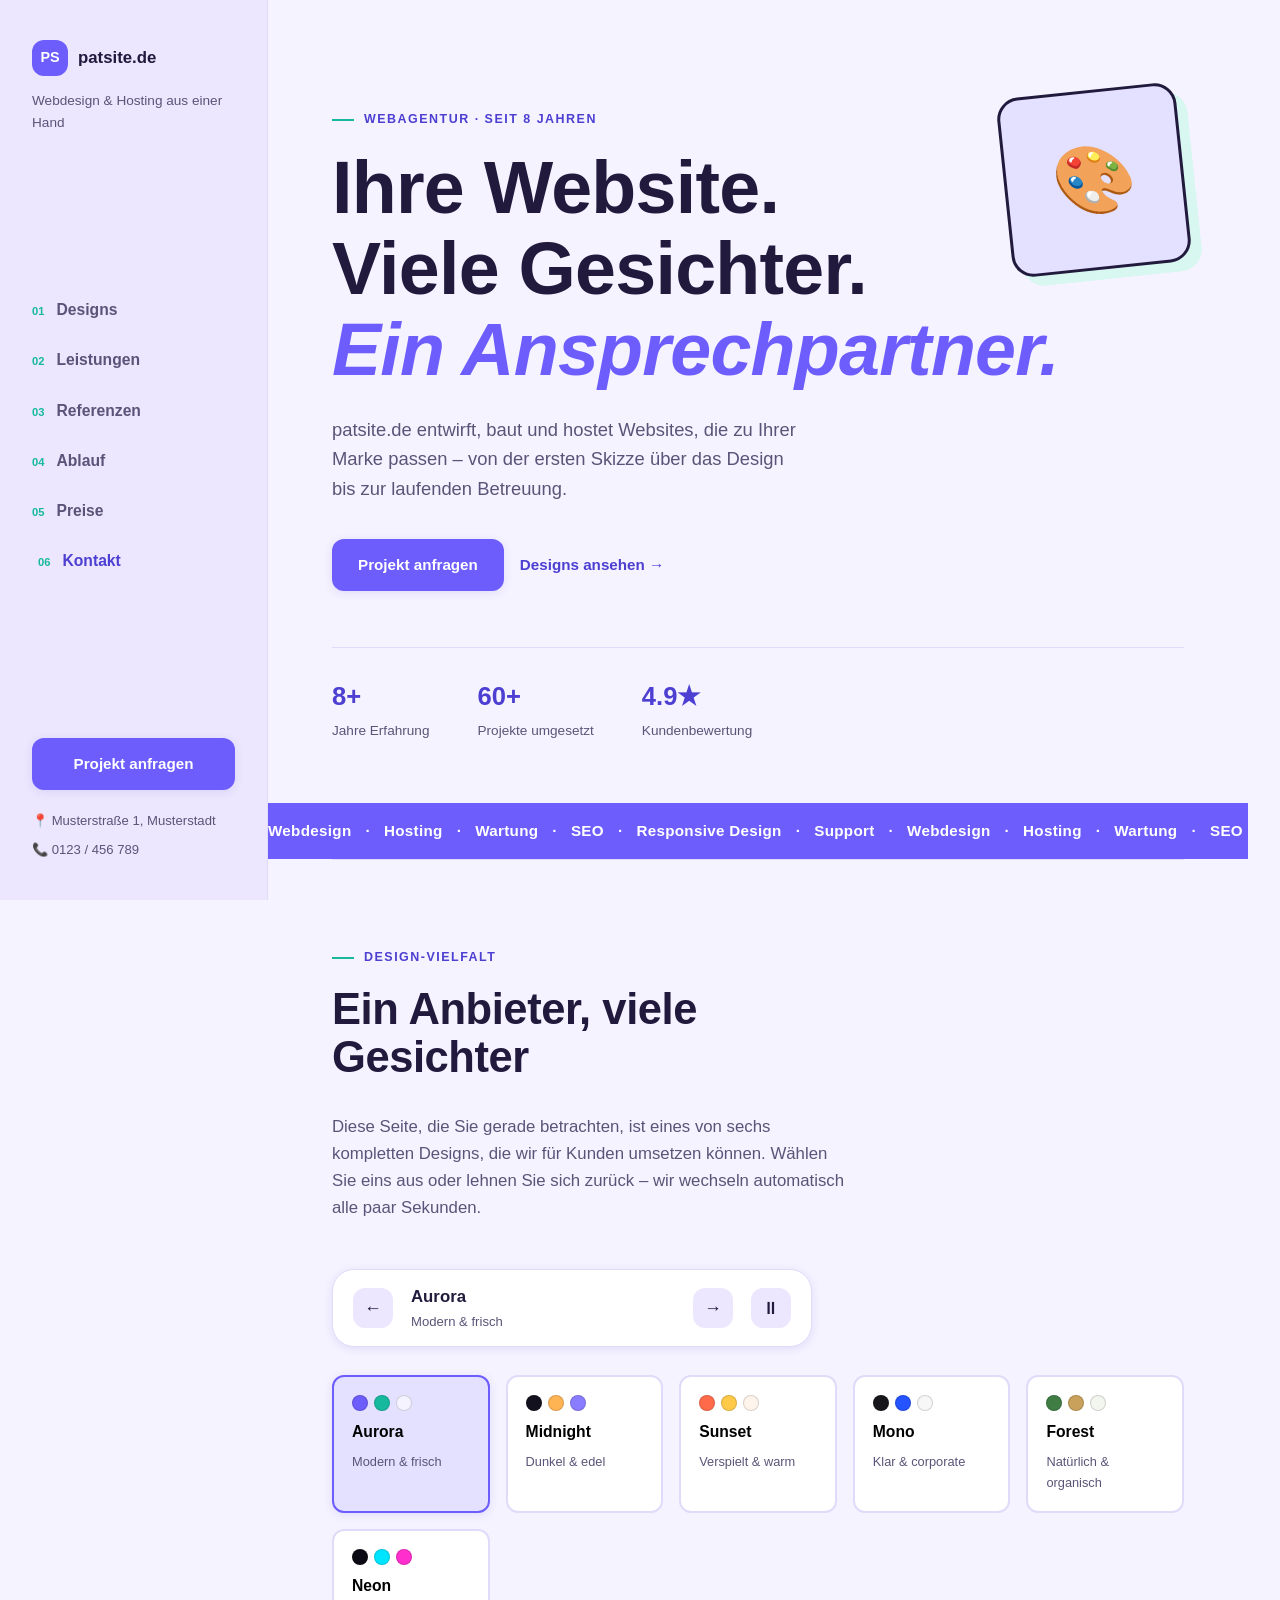
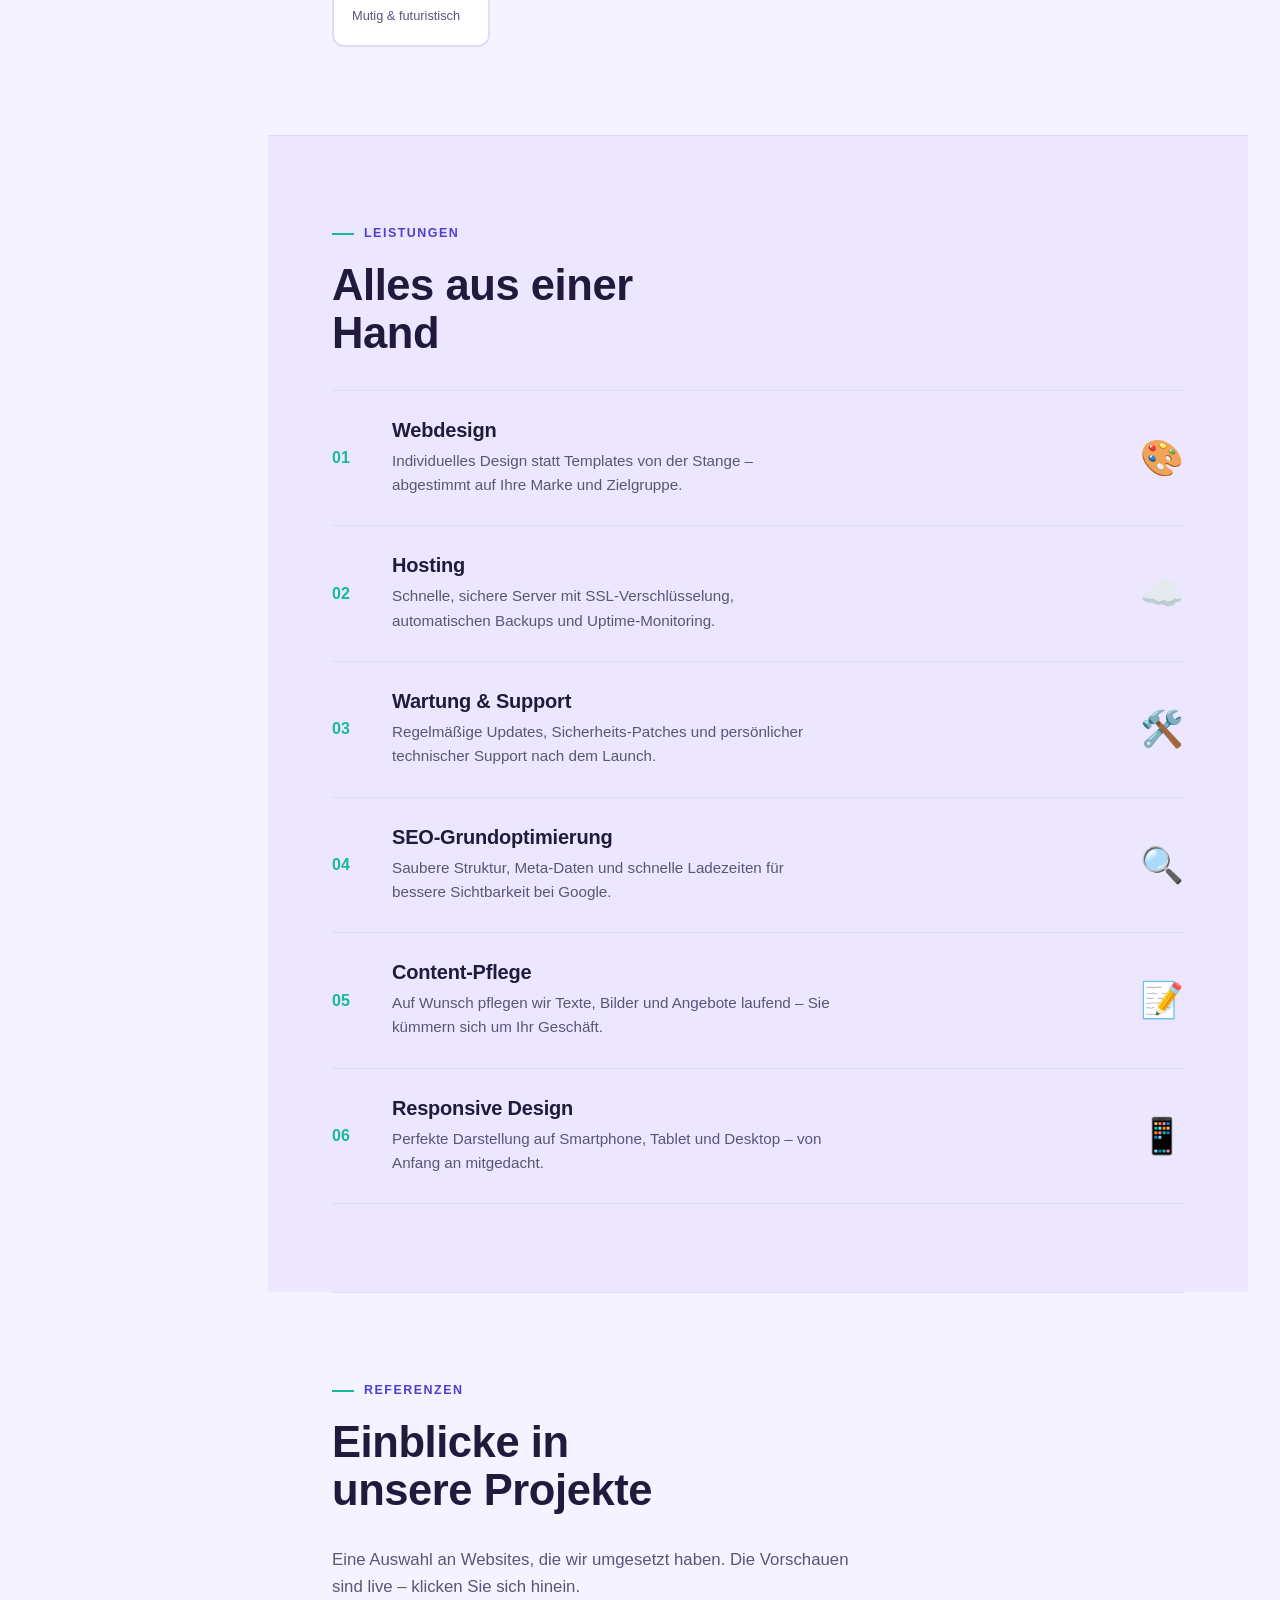
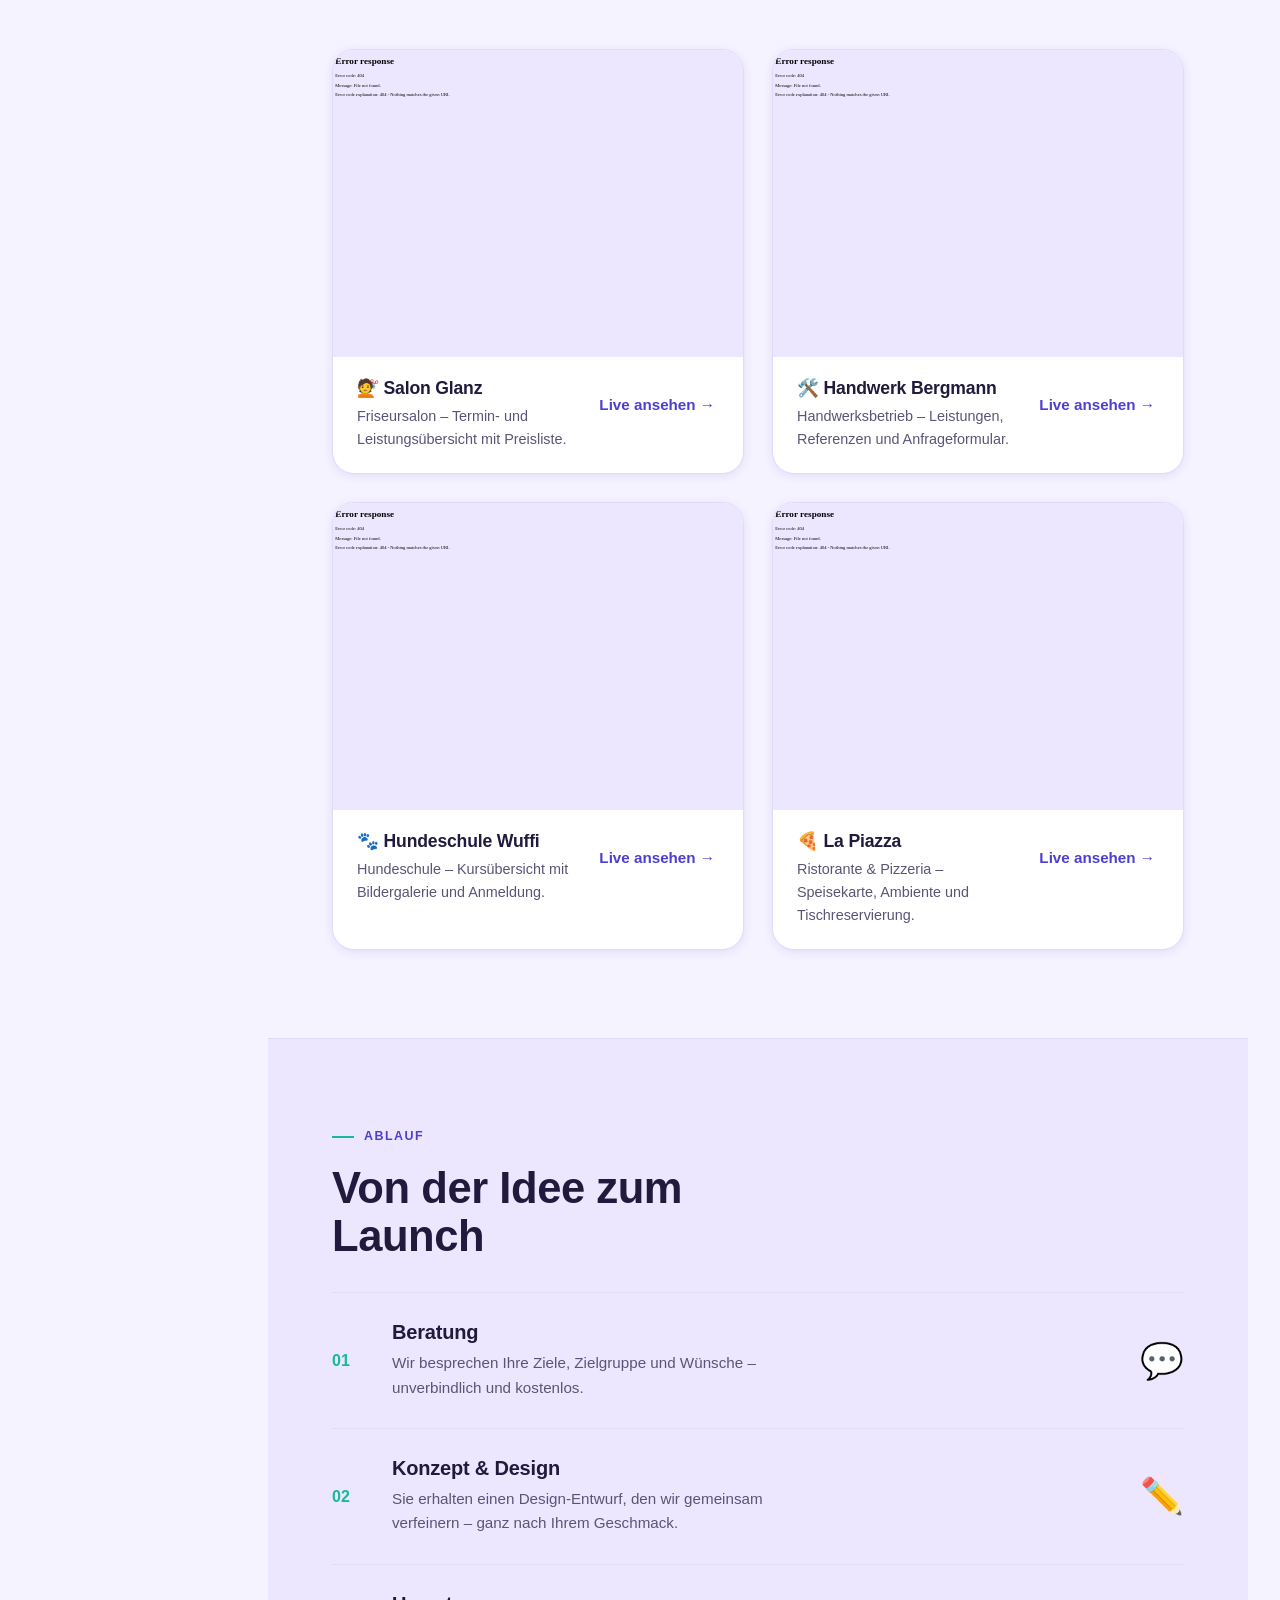
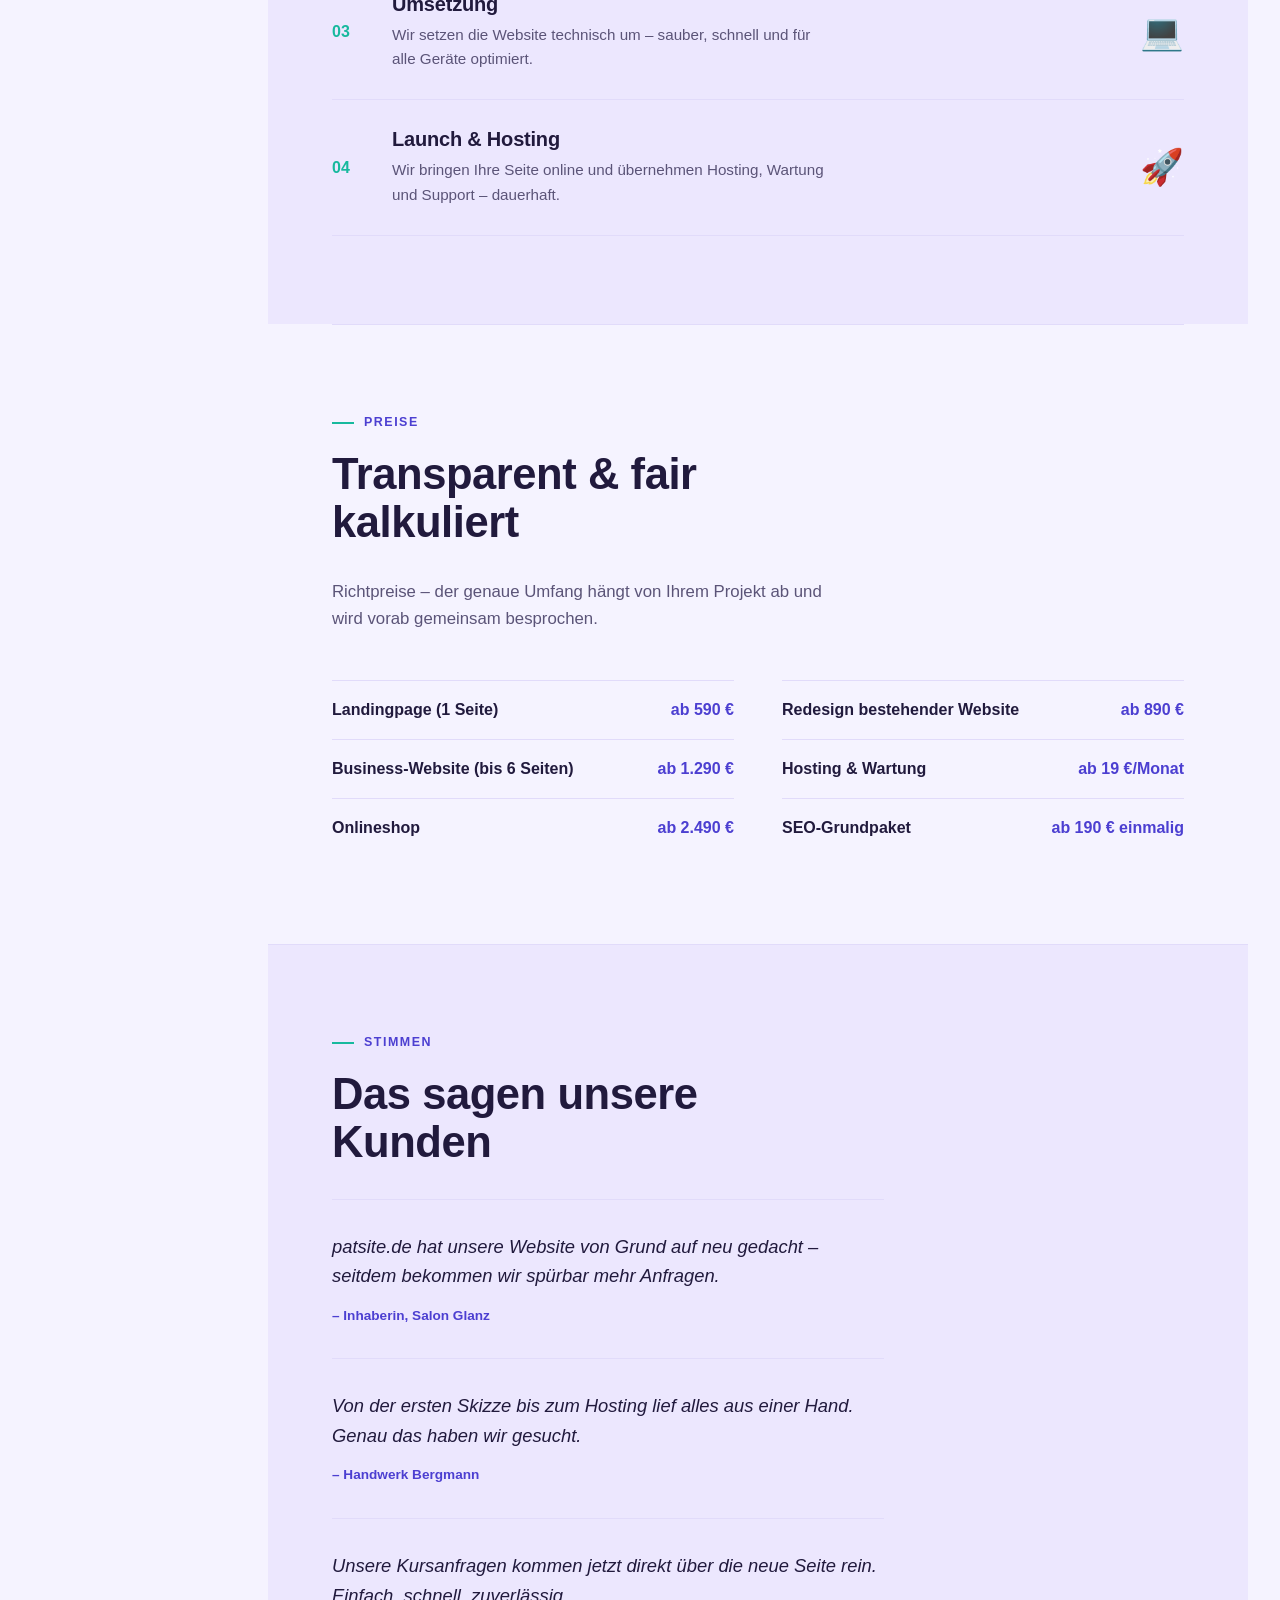
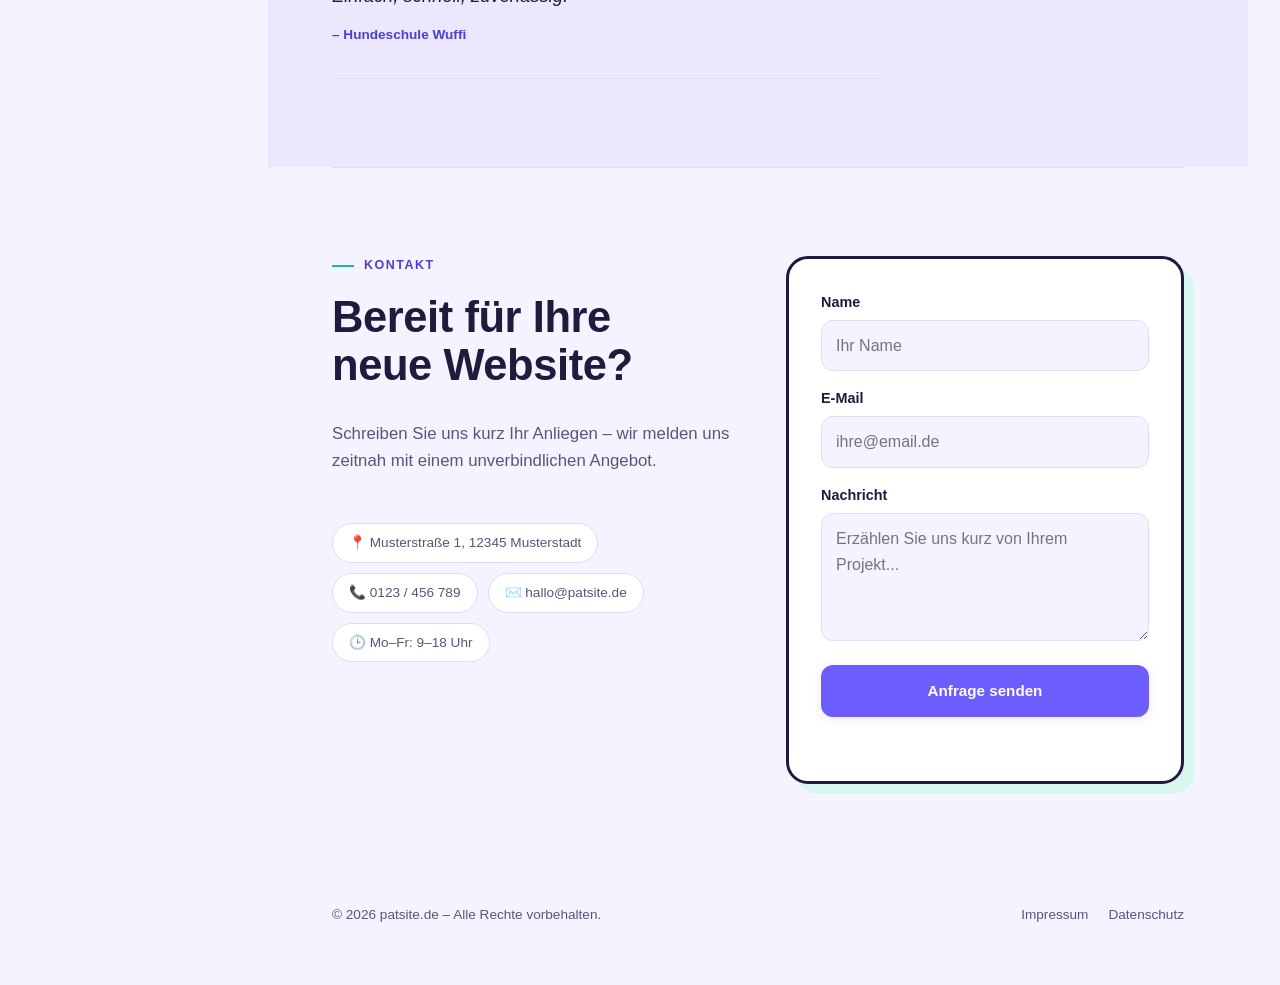
==== index.html @ 92d7b9e1 "Erste Version" ====
<!DOCTYPE html>
<html lang="de">
<head>
<meta charset="UTF-8">
<meta name="viewport" content="width=device-width, initial-scale=1.0">
<title>patsite.de &ndash; Webdesign &amp; Hosting aus einer Hand</title>
<meta name="description" content="patsite.de entwirft individuelle Websites, hostet sie zuverlässig und betreut sie dauerhaft. Viele Designs, ein Ansprechpartner &ndash; entdecken Sie unsere Referenzen.">
<link rel="icon" href="data:image/svg+xml,<svg xmlns=%22http://www.w3.org/2000/svg%22 viewBox=%220 0 100 100%22><text y=%22.9em%22 font-size=%2290%22>🎨</text></svg>">
<link rel="stylesheet" href="style.css">
</head>
<body>

<div class="topbar" id="topbar">
  <a class="logo" href="#top">
    <span class="logo-mark">PS</span>
    <span class="logo-text">patsite.de</span>
  </a>
  <button class="menu-toggle" id="menuToggle" aria-label="Menü öffnen" aria-expanded="false">
    <span></span><span></span>
  </button>
</div>

<div class="overlay" id="overlay"></div>

<div class="layout">

  <aside class="sidebar" id="sidebar">
    <div class="sidebar-top">
      <a class="logo" href="#top">
        <span class="logo-mark">PS</span>
        <span class="logo-text">patsite.de</span>
      </a>
      <p class="sidebar-tag">Webdesign &amp; Hosting aus einer Hand</p>
    </div>

    <nav class="side-nav" id="sideNav">
      <a href="#designs" data-label="01">Designs</a>
      <a href="#leistungen" data-label="02">Leistungen</a>
      <a href="#referenzen" data-label="03">Referenzen</a>
      <a href="#ablauf" data-label="04">Ablauf</a>
      <a href="#preise" data-label="05">Preise</a>
      <a href="#kontakt" data-label="06">Kontakt</a>
    </nav>

    <div class="sidebar-bottom">
      <a href="#kontakt" class="btn btn-primary btn-block">Projekt anfragen</a>
      <ul class="sidebar-meta">
        <li>📍 Musterstraße 1, Musterstadt</li>
        <li>📞 0123 / 456 789</li>
      </ul>
    </div>
  </aside>

  <main class="content" id="top">

    <section class="hero" id="hero">
      <p class="eyebrow"><span class="eyebrow-mark"></span>Webagentur &middot; seit 8 Jahren</p>
      <h1>Ihre Website.<br>Viele Gesichter.<br><em>Ein Ansprechpartner.</em></h1>
      <p class="hero-sub">patsite.de entwirft, baut und hostet Websites, die zu Ihrer Marke passen &ndash; von der ersten Skizze über das Design bis zur laufenden Betreuung.</p>
      <div class="hero-actions">
        <a href="#kontakt" class="btn btn-primary">Projekt anfragen</a>
        <a href="#designs" class="btn btn-text">Designs ansehen &rarr;</a>
      </div>

      <div class="hero-sticker" aria-hidden="true">
        <div class="sticker-card">🎨</div>
      </div>

      <div class="hero-stats">
        <div><strong>8+</strong><span>Jahre Erfahrung</span></div>
        <div><strong>60+</strong><span>Projekte umgesetzt</span></div>
        <div><strong>4.9★</strong><span>Kundenbewertung</span></div>
      </div>
    </section>

    <section class="marquee" aria-hidden="true">
      <div class="marquee-track">
        <span>Webdesign</span><span>&middot;</span>
        <span>Hosting</span><span>&middot;</span>
        <span>Wartung</span><span>&middot;</span>
        <span>SEO</span><span>&middot;</span>
        <span>Responsive Design</span><span>&middot;</span>
        <span>Support</span><span>&middot;</span>
        <span>Webdesign</span><span>&middot;</span>
        <span>Hosting</span><span>&middot;</span>
        <span>Wartung</span><span>&middot;</span>
        <span>SEO</span><span>&middot;</span>
        <span>Responsive Design</span><span>&middot;</span>
        <span>Support</span><span>&middot;</span>
      </div>
    </section>

    <section class="section" id="designs">
      <p class="eyebrow"><span class="eyebrow-mark"></span>Design-Vielfalt</p>
      <h2>Ein Anbieter, viele Gesichter</h2>
      <p class="section-intro">Diese Seite, die Sie gerade betrachten, ist eines von sechs kompletten Designs, die wir für Kunden umsetzen können. Wählen Sie eins aus oder lehnen Sie sich zurück &ndash; wir wechseln automatisch alle paar Sekunden.</p>

      <div class="designs-control">
        <button class="control-btn" id="prevTheme" aria-label="Vorheriges Design">&larr;</button>
        <div class="control-label">
          <span class="control-name" id="themeName">Aurora</span>
          <span class="control-desc" id="themeDesc">Modern &amp; frisch</span>
        </div>
        <button class="control-btn" id="nextTheme" aria-label="Nächstes Design">&rarr;</button>
        <button class="control-btn control-play" id="playPause" aria-label="Automatischen Wechsel pausieren">⏸</button>
      </div>

      <div class="swatch-grid" id="swatchGrid">
        <button class="swatch-card" data-theme="aurora">
          <span class="swatch-dots">
            <span class="dot" style="background:#6D5DFC"></span>
            <span class="dot" style="background:#17B99E"></span>
            <span class="dot" style="background:#F5F3FF"></span>
          </span>
          <span class="swatch-name">Aurora</span>
          <span class="swatch-desc">Modern &amp; frisch</span>
        </button>
        <button class="swatch-card" data-theme="midnight">
          <span class="swatch-dots">
            <span class="dot" style="background:#14111F"></span>
            <span class="dot" style="background:#FFB454"></span>
            <span class="dot" style="background:#8A7CFF"></span>
          </span>
          <span class="swatch-name">Midnight</span>
          <span class="swatch-desc">Dunkel &amp; edel</span>
        </button>
        <button class="swatch-card" data-theme="sunset">
          <span class="swatch-dots">
            <span class="dot" style="background:#FF6B4A"></span>
            <span class="dot" style="background:#FFC94A"></span>
            <span class="dot" style="background:#FFF4EC"></span>
          </span>
          <span class="swatch-name">Sunset</span>
          <span class="swatch-desc">Verspielt &amp; warm</span>
        </button>
        <button class="swatch-card" data-theme="mono">
          <span class="swatch-dots">
            <span class="dot" style="background:#17171B"></span>
            <span class="dot" style="background:#2453FF"></span>
            <span class="dot" style="background:#F7F7F8"></span>
          </span>
          <span class="swatch-name">Mono</span>
          <span class="swatch-desc">Klar &amp; corporate</span>
        </button>
        <button class="swatch-card" data-theme="forest">
          <span class="swatch-dots">
            <span class="dot" style="background:#3F7D45"></span>
            <span class="dot" style="background:#C9A15A"></span>
            <span class="dot" style="background:#F3F6EF"></span>
          </span>
          <span class="swatch-name">Forest</span>
          <span class="swatch-desc">Natürlich &amp; organisch</span>
        </button>
        <button class="swatch-card" data-theme="neon">
          <span class="swatch-dots">
            <span class="dot" style="background:#0A0A14"></span>
            <span class="dot" style="background:#00E5FF"></span>
            <span class="dot" style="background:#FF2ECC"></span>
          </span>
          <span class="swatch-name">Neon</span>
          <span class="swatch-desc">Mutig &amp; futuristisch</span>
        </button>
      </div>
    </section>

    <section class="section section-alt" id="leistungen">
      <p class="eyebrow"><span class="eyebrow-mark"></span>Leistungen</p>
      <h2>Alles aus einer Hand</h2>

      <div class="service-list">
        <div class="service-row">
          <span class="service-index">01</span>
          <div class="service-body">
            <h3>Webdesign</h3>
            <p>Individuelles Design statt Templates von der Stange &ndash; abgestimmt auf Ihre Marke und Zielgruppe.</p>
          </div>
          <span class="service-icon">🎨</span>
        </div>
        <div class="service-row">
          <span class="service-index">02</span>
          <div class="service-body">
            <h3>Hosting</h3>
            <p>Schnelle, sichere Server mit SSL-Verschlüsselung, automatischen Backups und Uptime-Monitoring.</p>
          </div>
          <span class="service-icon">☁️</span>
        </div>
        <div class="service-row">
          <span class="service-index">03</span>
          <div class="service-body">
            <h3>Wartung &amp; Support</h3>
            <p>Regelmäßige Updates, Sicherheits-Patches und persönlicher technischer Support nach dem Launch.</p>
          </div>
          <span class="service-icon">🛠️</span>
        </div>
        <div class="service-row">
          <span class="service-index">04</span>
          <div class="service-body">
            <h3>SEO-Grundoptimierung</h3>
            <p>Saubere Struktur, Meta-Daten und schnelle Ladezeiten für bessere Sichtbarkeit bei Google.</p>
          </div>
          <span class="service-icon">🔍</span>
        </div>
        <div class="service-row">
          <span class="service-index">05</span>
          <div class="service-body">
            <h3>Content-Pflege</h3>
            <p>Auf Wunsch pflegen wir Texte, Bilder und Angebote laufend &ndash; Sie kümmern sich um Ihr Geschäft.</p>
          </div>
          <span class="service-icon">📝</span>
        </div>
        <div class="service-row">
          <span class="service-index">06</span>
          <div class="service-body">
            <h3>Responsive Design</h3>
            <p>Perfekte Darstellung auf Smartphone, Tablet und Desktop &ndash; von Anfang an mitgedacht.</p>
          </div>
          <span class="service-icon">📱</span>
        </div>
      </div>
    </section>

    <section class="section" id="referenzen">
      <p class="eyebrow"><span class="eyebrow-mark"></span>Referenzen</p>
      <h2>Einblicke in unsere Projekte</h2>
      <p class="section-intro">Eine Auswahl an Websites, die wir umgesetzt haben. Die Vorschauen sind live &ndash; klicken Sie sich hinein.</p>

      <div class="portfolio-grid">
        <article class="portfolio-card">
          <div class="preview-frame">
            <iframe src="../friseur-glanz/index.html" title="Live-Vorschau: Salon Glanz" loading="lazy" tabindex="-1"></iframe>
          </div>
          <div class="portfolio-meta">
            <div>
              <h3>💇 Salon Glanz</h3>
              <p>Friseursalon &ndash; Termin- und Leistungsübersicht mit Preisliste.</p>
            </div>
            <a class="btn btn-text" href="../friseur-glanz/index.html" target="_blank" rel="noopener">Live ansehen &rarr;</a>
          </div>
        </article>

        <article class="portfolio-card">
          <div class="preview-frame">
            <iframe src="../handwerker-allround/index.html" title="Live-Vorschau: Handwerk Bergmann" loading="lazy" tabindex="-1"></iframe>
          </div>
          <div class="portfolio-meta">
            <div>
              <h3>🛠️ Handwerk Bergmann</h3>
              <p>Handwerksbetrieb &ndash; Leistungen, Referenzen und Anfrageformular.</p>
            </div>
            <a class="btn btn-text" href="../handwerker-allround/index.html" target="_blank" rel="noopener">Live ansehen &rarr;</a>
          </div>
        </article>

        <article class="portfolio-card">
          <div class="preview-frame">
            <iframe src="../hundeschule-wuffi/index.html" title="Live-Vorschau: Hundeschule Wuffi" loading="lazy" tabindex="-1"></iframe>
          </div>
          <div class="portfolio-meta">
            <div>
              <h3>🐾 Hundeschule Wuffi</h3>
              <p>Hundeschule &ndash; Kursübersicht mit Bildergalerie und Anmeldung.</p>
            </div>
            <a class="btn btn-text" href="../hundeschule-wuffi/index.html" target="_blank" rel="noopener">Live ansehen &rarr;</a>
          </div>
        </article>

        <article class="portfolio-card">
          <div class="preview-frame">
            <iframe src="../ristorante-la-piazza/index.html" title="Live-Vorschau: La Piazza" loading="lazy" tabindex="-1"></iframe>
          </div>
          <div class="portfolio-meta">
            <div>
              <h3>🍕 La Piazza</h3>
              <p>Ristorante &amp; Pizzeria &ndash; Speisekarte, Ambiente und Tischreservierung.</p>
            </div>
            <a class="btn btn-text" href="../ristorante-la-piazza/index.html" target="_blank" rel="noopener">Live ansehen &rarr;</a>
          </div>
        </article>
      </div>
    </section>

    <section class="section section-alt" id="ablauf">
      <p class="eyebrow"><span class="eyebrow-mark"></span>Ablauf</p>
      <h2>Von der Idee zum Launch</h2>

      <div class="service-list">
        <div class="service-row">
          <span class="service-index">01</span>
          <div class="service-body">
            <h3>Beratung</h3>
            <p>Wir besprechen Ihre Ziele, Zielgruppe und Wünsche &ndash; unverbindlich und kostenlos.</p>
          </div>
          <span class="service-icon">💬</span>
        </div>
        <div class="service-row">
          <span class="service-index">02</span>
          <div class="service-body">
            <h3>Konzept &amp; Design</h3>
            <p>Sie erhalten einen Design-Entwurf, den wir gemeinsam verfeinern &ndash; ganz nach Ihrem Geschmack.</p>
          </div>
          <span class="service-icon">✏️</span>
        </div>
        <div class="service-row">
          <span class="service-index">03</span>
          <div class="service-body">
            <h3>Umsetzung</h3>
            <p>Wir setzen die Website technisch um &ndash; sauber, schnell und für alle Geräte optimiert.</p>
          </div>
          <span class="service-icon">💻</span>
        </div>
        <div class="service-row">
          <span class="service-index">04</span>
          <div class="service-body">
            <h3>Launch &amp; Hosting</h3>
            <p>Wir bringen Ihre Seite online und übernehmen Hosting, Wartung und Support &ndash; dauerhaft.</p>
          </div>
          <span class="service-icon">🚀</span>
        </div>
      </div>
    </section>

    <section class="section" id="preise">
      <p class="eyebrow"><span class="eyebrow-mark"></span>Preise</p>
      <h2>Transparent &amp; fair kalkuliert</h2>
      <p class="section-intro">Richtpreise &ndash; der genaue Umfang hängt von Ihrem Projekt ab und wird vorab gemeinsam besprochen.</p>

      <div class="price-columns">
        <div class="price-row">
          <span class="price-name">Landingpage (1 Seite)</span>
          <span class="price-value">ab 590 €</span>
        </div>
        <div class="price-row">
          <span class="price-name">Business-Website (bis 6 Seiten)</span>
          <span class="price-value">ab 1.290 €</span>
        </div>
        <div class="price-row">
          <span class="price-name">Onlineshop</span>
          <span class="price-value">ab 2.490 €</span>
        </div>
        <div class="price-row">
          <span class="price-name">Redesign bestehender Website</span>
          <span class="price-value">ab 890 €</span>
        </div>
        <div class="price-row">
          <span class="price-name">Hosting &amp; Wartung</span>
          <span class="price-value">ab 19 €/Monat</span>
        </div>
        <div class="price-row">
          <span class="price-name">SEO-Grundpaket</span>
          <span class="price-value">ab 190 € einmalig</span>
        </div>
      </div>
    </section>

    <section class="section section-alt" id="stimmen">
      <p class="eyebrow"><span class="eyebrow-mark"></span>Stimmen</p>
      <h2>Das sagen unsere Kunden</h2>

      <div class="quote-stack">
        <blockquote class="quote quote-lg">
          <p>patsite.de hat unsere Website von Grund auf neu gedacht &ndash; seitdem bekommen wir spürbar mehr Anfragen.</p>
          <cite>&ndash; Inhaberin, Salon Glanz</cite>
        </blockquote>
        <blockquote class="quote">
          <p>Von der ersten Skizze bis zum Hosting lief alles aus einer Hand. Genau das haben wir gesucht.</p>
          <cite>&ndash; Handwerk Bergmann</cite>
        </blockquote>
        <blockquote class="quote">
          <p>Unsere Kursanfragen kommen jetzt direkt über die neue Seite rein. Einfach, schnell, zuverlässig.</p>
          <cite>&ndash; Hundeschule Wuffi</cite>
        </blockquote>
      </div>
    </section>

    <section class="section contact-section" id="kontakt">
      <div class="contact-head">
        <p class="eyebrow"><span class="eyebrow-mark"></span>Kontakt</p>
        <h2>Bereit für Ihre neue Website?</h2>
        <p class="section-intro">Schreiben Sie uns kurz Ihr Anliegen &ndash; wir melden uns zeitnah mit einem unverbindlichen Angebot.</p>
        <ul class="pill-list">
          <li>📍 Musterstraße 1, 12345 Musterstadt</li>
          <li>📞 0123 / 456 789</li>
          <li>✉️ hallo@patsite.de</li>
          <li>🕒 Mo&ndash;Fr: 9&ndash;18 Uhr</li>
        </ul>
      </div>

      <form class="contact-form" id="contactForm">
        <div class="form-row">
          <label for="name">Name</label>
          <input type="text" id="name" name="name" required placeholder="Ihr Name">
        </div>
        <div class="form-row">
          <label for="email">E-Mail</label>
          <input type="email" id="email" name="email" required placeholder="ihre@email.de">
        </div>
        <div class="form-row">
          <label for="message">Nachricht</label>
          <textarea id="message" name="message" rows="4" required placeholder="Erzählen Sie uns kurz von Ihrem Projekt..."></textarea>
        </div>
        <button type="submit" class="btn btn-primary btn-block">Anfrage senden</button>
        <p class="form-note" id="formNote" role="status"></p>
      </form>
    </section>

    <footer class="site-footer">
      <p>© <span id="year"></span> patsite.de &ndash; Alle Rechte vorbehalten.</p>
      <nav class="footer-nav">
        <a href="impressum.html">Impressum</a>
        <a href="datenschutz.html">Datenschutz</a>
      </nav>
    </footer>

  </main>
</div>

<script src="script.js"></script>
</body>
</html>
---- style.css ----
/* ===== Design Tokens (Theme: Aurora / default) ===== */
:root {
  --color-bg: #F5F3FF;
  --color-bg-alt: #ECE7FE;
  --color-surface: #FFFFFF;
  --color-text: #211A3D;
  --color-text-soft: #5B5478;
  --color-primary: #6D5DFC;
  --color-primary-dark: #4C3FD1;
  --color-primary-light: #E4E0FF;
  --color-accent: #17B99E;
  --color-accent-light: #D7F7F0;
  --color-border: #E1DBFA;
  --shadow-sm: 0 2px 10px rgba(76, 63, 209, 0.12);
  --shadow-md: 0 14px 34px rgba(76, 63, 209, 0.18);
  --hard-shadow: 10px 10px 0 var(--color-accent-light);
  --radius-sm: 12px;
  --radius-md: 22px;
  --font-heading: 'Segoe UI', -apple-system, BlinkMacSystemFont, Roboto, Helvetica, Arial, sans-serif;
  --font-body: -apple-system, BlinkMacSystemFont, 'Segoe UI', Roboto, Helvetica, Arial, sans-serif;
  --sidebar-width: 268px;
  --topbar-height: 64px;
}

/* ===== Theme: Midnight ===== */
:root[data-theme="midnight"] {
  --color-bg: #14111F;
  --color-bg-alt: #1D1930;
  --color-surface: #221D38;
  --color-text: #F1EEFF;
  --color-text-soft: #B4ACD6;
  --color-primary: #FFB454;
  --color-primary-dark: #E89A2B;
  --color-primary-light: #4A3B1E;
  --color-accent: #8A7CFF;
  --color-accent-light: #2C2650;
  --color-border: #332C55;
  --shadow-sm: 0 2px 10px rgba(0, 0, 0, 0.4);
  --shadow-md: 0 16px 40px rgba(0, 0, 0, 0.55);
  --hard-shadow: 10px 10px 0 rgba(138, 124, 255, 0.35);
  --radius-sm: 8px;
  --radius-md: 14px;
  --font-heading: Georgia, 'Times New Roman', serif;
}

/* ===== Theme: Sunset ===== */
:root[data-theme="sunset"] {
  --color-bg: #FFF4EC;
  --color-bg-alt: #FFE7D6;
  --color-surface: #FFFFFF;
  --color-text: #401A12;
  --color-text-soft: #8A5C4C;
  --color-primary: #FF6B4A;
  --color-primary-dark: #E14E2C;
  --color-primary-light: #FFD9C7;
  --color-accent: #FFC94A;
  --color-accent-light: #FFF0C7;
  --color-border: #FFDCC7;
  --shadow-sm: 0 4px 14px rgba(225, 78, 44, 0.15);
  --shadow-md: 0 16px 36px rgba(225, 78, 44, 0.22);
  --hard-shadow: 10px 10px 0 var(--color-accent);
  --radius-sm: 16px;
  --radius-md: 30px;
  --font-heading: -apple-system, BlinkMacSystemFont, 'Segoe UI', Roboto, Helvetica, Arial, sans-serif;
}

/* ===== Theme: Mono ===== */
:root[data-theme="mono"] {
  --color-bg: #F7F7F8;
  --color-bg-alt: #EFEFF2;
  --color-surface: #FFFFFF;
  --color-text: #17171B;
  --color-text-soft: #63636B;
  --color-primary: #2453FF;
  --color-primary-dark: #173BBF;
  --color-primary-light: #DDE6FF;
  --color-accent: #17171B;
  --color-accent-light: #E4E4E8;
  --color-border: #E1E1E6;
  --shadow-sm: 0 1px 3px rgba(0, 0, 0, 0.08);
  --shadow-md: 0 10px 24px rgba(0, 0, 0, 0.10);
  --hard-shadow: 6px 6px 0 var(--color-border);
  --radius-sm: 4px;
  --radius-md: 6px;
  --font-heading: -apple-system, BlinkMacSystemFont, 'Segoe UI', Roboto, Helvetica, Arial, sans-serif;
}
:root[data-theme="mono"] .eyebrow { letter-spacing: 0.22em; }

/* ===== Theme: Forest ===== */
:root[data-theme="forest"] {
  --color-bg: #F3F6EF;
  --color-bg-alt: #E7EEDE;
  --color-surface: #FFFFFF;
  --color-text: #1F2E1A;
  --color-text-soft: #5C6E52;
  --color-primary: #3F7D45;
  --color-primary-dark: #2B5A30;
  --color-primary-light: #DCEBD8;
  --color-accent: #C9A15A;
  --color-accent-light: #F3E7CE;
  --color-border: #DCE6D2;
  --shadow-sm: 0 2px 10px rgba(43, 90, 48, 0.12);
  --shadow-md: 0 14px 32px rgba(43, 90, 48, 0.18);
  --hard-shadow: 10px 10px 0 var(--color-accent-light);
  --radius-sm: 14px;
  --radius-md: 26px;
  --font-heading: Georgia, 'Times New Roman', serif;
}

/* ===== Theme: Neon ===== */
:root[data-theme="neon"] {
  --color-bg: #0A0A14;
  --color-bg-alt: #12121F;
  --color-surface: #15152A;
  --color-text: #EDEBFF;
  --color-text-soft: #9490C4;
  --color-primary: #00E5FF;
  --color-primary-dark: #00B4CC;
  --color-primary-light: #143038;
  --color-accent: #FF2ECC;
  --color-accent-light: #3A1030;
  --color-border: #23233C;
  --shadow-sm: 0 0 12px rgba(0, 229, 255, 0.25);
  --shadow-md: 0 0 30px rgba(255, 46, 204, 0.3);
  --hard-shadow: 8px 8px 0 var(--color-accent);
  --radius-sm: 2px;
  --radius-md: 2px;
  --font-heading: 'Consolas', 'Courier New', monospace;
}
:root[data-theme="neon"] h1,
:root[data-theme="neon"] h2 { text-transform: uppercase; letter-spacing: 0.04em; }

/* ===== Reset ===== */
* { box-sizing: border-box; margin: 0; padding: 0; }
html { scroll-behavior: smooth; }
body {
  font-family: var(--font-body);
  color: var(--color-text);
  background: var(--color-bg);
  line-height: 1.6;
  -webkit-font-smoothing: antialiased;
}
img { max-width: 100%; display: block; }
a { color: inherit; text-decoration: none; }
ul { list-style: none; }
button { font: inherit; cursor: pointer; border: none; background: none; }
em { font-style: italic; color: var(--color-primary); }

h1, h2, h3 { font-family: var(--font-heading); line-height: 1.1; letter-spacing: -0.01em; }
h2 { font-size: clamp(2rem, 3.4vw, 2.9rem); margin-bottom: 32px; max-width: 16ch; }
h3 { font-size: 1.25rem; margin-bottom: 8px; }

.eyebrow {
  display: flex;
  align-items: center;
  gap: 10px;
  color: var(--color-primary-dark);
  font-weight: 700;
  letter-spacing: 0.12em;
  text-transform: uppercase;
  font-size: 0.78rem;
  margin-bottom: 18px;
}
.eyebrow-mark {
  width: 22px;
  height: 2px;
  background: var(--color-accent);
  display: inline-block;
}

.section-intro {
  color: var(--color-text-soft);
  max-width: 56ch;
  font-size: 1.05rem;
  margin-bottom: 48px;
}

/* ===== Smooth theme transitions ===== */
body, .sidebar, .topbar, .btn, .contact-form, .portfolio-card, .swatch-card,
.service-row, .quote, .price-row, .pill-list li, .form-row input, .form-row textarea,
.sticker-card, .designs-control, .control-btn, .preview-frame {
  transition: background-color 0.45s ease, color 0.45s ease, border-color 0.45s ease,
    box-shadow 0.45s ease, outline-color 0.45s ease;
}

/* ===== Buttons ===== */
.btn {
  display: inline-flex;
  align-items: center;
  justify-content: center;
  padding: 14px 26px;
  border-radius: var(--radius-sm);
  font-weight: 600;
  font-size: 0.95rem;
  transition: transform 0.15s ease, box-shadow 0.15s ease, background 0.15s ease;
}
.btn-primary {
  background: var(--color-primary);
  color: #fff;
  box-shadow: var(--shadow-sm);
}
.btn-primary:hover { background: var(--color-primary-dark); transform: translateY(-2px); box-shadow: var(--shadow-md); }
.btn-text {
  color: var(--color-primary-dark);
  font-weight: 700;
  padding: 14px 4px;
}
.btn-text:hover { color: var(--color-primary); }
.btn-block { width: 100%; }

/* ===== Topbar (mobile) ===== */
.topbar {
  display: none;
  position: fixed;
  top: 0; left: 0; right: 0;
  height: var(--topbar-height);
  z-index: 200;
  align-items: center;
  justify-content: space-between;
  padding: 0 20px;
  background: color-mix(in srgb, var(--color-bg) 92%, transparent);
  backdrop-filter: blur(10px);
  border-bottom: 1px solid var(--color-border);
}
.logo { display: flex; align-items: center; gap: 10px; }
.logo-mark {
  width: 36px; height: 36px;
  display: flex; align-items: center; justify-content: center;
  background: var(--color-primary);
  color: #fff;
  font-family: var(--font-heading);
  font-weight: 700;
  border-radius: var(--radius-sm);
  font-size: 0.9rem;
}
.logo-text { font-family: var(--font-heading); font-size: 1.05rem; font-weight: 700; }

.menu-toggle {
  display: flex;
  flex-direction: column;
  gap: 5px;
  width: 32px; height: 32px;
  align-items: center;
  justify-content: center;
}
.menu-toggle span { display: block; width: 22px; height: 2px; background: var(--color-text); border-radius: 2px; transition: transform 0.2s ease, opacity 0.2s ease; }
.menu-toggle.open span:nth-child(1) { transform: translateY(3.5px) rotate(45deg); }
.menu-toggle.open span:nth-child(2) { transform: translateY(-3.5px) rotate(-45deg); }

.overlay {
  display: none;
  position: fixed;
  inset: 0;
  background: rgba(10, 8, 20, 0.45);
  z-index: 150;
}
.overlay.open { display: block; }

/* ===== Layout / Sidebar ===== */
.layout { display: flex; }
.sidebar {
  position: fixed;
  top: 0; left: 0;
  width: var(--sidebar-width);
  height: 100vh;
  padding: 40px 32px;
  display: flex;
  flex-direction: column;
  justify-content: space-between;
  background: var(--color-bg-alt);
  border-right: 1px solid var(--color-border);
  z-index: 160;
}
.sidebar-tag { color: var(--color-text-soft); font-size: 0.85rem; margin-top: 14px; }
.sidebar-top .logo { margin-bottom: 0; }

.side-nav { display: flex; flex-direction: column; gap: 4px; margin: 48px 0; }
.side-nav a {
  display: flex;
  align-items: baseline;
  gap: 12px;
  padding: 10px 0;
  font-weight: 600;
  color: var(--color-text-soft);
  font-size: 0.98rem;
  border-bottom: 1px solid transparent;
  transition: color 0.15s ease, padding-left 0.15s ease;
}
.side-nav a::before {
  content: attr(data-label);
  font-size: 0.7rem;
  color: var(--color-accent);
  font-weight: 700;
}
.side-nav a:hover, .side-nav a.active {
  color: var(--color-primary-dark);
  padding-left: 6px;
}

.sidebar-meta { margin-top: 20px; }
.sidebar-meta li { font-size: 0.82rem; color: var(--color-text-soft); margin-top: 8px; }

/* ===== Content ===== */
.content {
  margin-left: var(--sidebar-width);
  width: calc(100% - var(--sidebar-width));
  max-width: 980px;
  padding: 0 64px;
}
.section { padding: 88px 0; border-top: 1px solid var(--color-border); }
.section-alt { background: var(--color-bg-alt); margin: 0 -64px; padding: 88px 64px; border-top: 1px solid var(--color-border); }

/* ===== Hero ===== */
.hero { position: relative; padding: 110px 0 60px; }
.hero h1 { font-size: clamp(2.6rem, 6vw, 4.6rem); margin-bottom: 24px; }
.hero-sub { color: var(--color-text-soft); font-size: 1.15rem; max-width: 46ch; margin-bottom: 36px; }
.hero-actions { display: flex; align-items: center; gap: 12px; flex-wrap: wrap; margin-bottom: 56px; }

.hero-sticker {
  position: absolute;
  top: 90px;
  right: 0;
}
.sticker-card {
  width: 180px;
  height: 180px;
  display: flex;
  align-items: center;
  justify-content: center;
  font-size: 4.2rem;
  background: var(--color-primary-light);
  border: 3px solid var(--color-text);
  border-radius: var(--radius-md);
  transform: rotate(-6deg);
  box-shadow: var(--hard-shadow);
}

.hero-stats {
  display: flex;
  gap: 48px;
  border-top: 1px solid var(--color-border);
  padding-top: 28px;
}
.hero-stats strong {
  display: block;
  font-family: var(--font-heading);
  font-size: 1.6rem;
  color: var(--color-primary-dark);
}
.hero-stats span { font-size: 0.85rem; color: var(--color-text-soft); }

/* ===== Marquee ===== */
.marquee {
  overflow: hidden;
  background: var(--color-primary);
  padding: 16px 0;
  margin: 0 -64px;
  transition: background-color 0.45s ease;
}
.marquee-track {
  display: flex;
  gap: 14px;
  white-space: nowrap;
  width: max-content;
  animation: scroll-left 26s linear infinite;
  color: #fff;
  font-weight: 700;
  font-size: 0.95rem;
  letter-spacing: 0.02em;
}
@keyframes scroll-left {
  from { transform: translateX(0); }
  to { transform: translateX(-50%); }
}

/* ===== Design cycler ===== */
.designs-control {
  display: flex;
  align-items: center;
  gap: 18px;
  background: var(--color-surface);
  border: 1px solid var(--color-border);
  border-radius: var(--radius-md);
  padding: 14px 20px;
  margin-bottom: 28px;
  box-shadow: var(--shadow-sm);
  max-width: 480px;
}
.control-btn {
  width: 40px; height: 40px;
  flex-shrink: 0;
  display: flex; align-items: center; justify-content: center;
  background: var(--color-bg-alt);
  border-radius: var(--radius-sm);
  font-size: 1.1rem;
  color: var(--color-text);
}
.control-btn:hover { background: var(--color-primary-light); color: var(--color-primary-dark); }
.control-play { margin-left: auto; }
.control-label { flex: 1; min-width: 0; }
.control-name { display: block; font-family: var(--font-heading); font-weight: 700; font-size: 1.05rem; }
.control-desc { display: block; font-size: 0.82rem; color: var(--color-text-soft); }

.swatch-grid {
  display: grid;
  grid-template-columns: repeat(auto-fit, minmax(150px, 1fr));
  gap: 16px;
}
.swatch-card {
  display: flex;
  flex-direction: column;
  align-items: flex-start;
  gap: 8px;
  padding: 18px;
  background: var(--color-surface);
  border: 2px solid var(--color-border);
  border-radius: var(--radius-sm);
  text-align: left;
}
.swatch-card:hover { border-color: var(--color-primary); }
.swatch-card.active {
  border-color: var(--color-primary);
  background: var(--color-primary-light);
  box-shadow: var(--shadow-sm);
}
.swatch-dots { display: flex; gap: 6px; }
.swatch-dots .dot {
  width: 16px; height: 16px;
  border-radius: 50%;
  border: 1px solid rgba(0,0,0,0.15);
}
.swatch-name { font-weight: 700; font-size: 0.98rem; }
.swatch-desc { font-size: 0.8rem; color: var(--color-text-soft); }

/* ===== Services / Process list ===== */
.service-list { margin-top: 8px; }
.service-row {
  display: flex;
  align-items: center;
  gap: 28px;
  padding: 28px 0;
  border-top: 1px solid var(--color-border);
  transition: padding-left 0.2s ease;
}
.service-row:last-child { border-bottom: 1px solid var(--color-border); }
.service-row:hover { padding-left: 12px; }
.service-index {
  font-family: var(--font-heading);
  font-size: 1rem;
  color: var(--color-accent);
  font-weight: 700;
  width: 32px;
  flex-shrink: 0;
}
.service-body { flex: 1; }
.service-body p { color: var(--color-text-soft); font-size: 0.95rem; max-width: 52ch; }
.service-icon { font-size: 2.2rem; flex-shrink: 0; }

/* ===== Referenzen / Portfolio ===== */
.portfolio-grid {
  display: grid;
  grid-template-columns: repeat(auto-fit, minmax(320px, 1fr));
  gap: 28px;
  margin-top: 8px;
}
.portfolio-card {
  background: var(--color-surface);
  border: 1px solid var(--color-border);
  border-radius: var(--radius-md);
  overflow: hidden;
  box-shadow: var(--shadow-sm);
}
.preview-frame {
  position: relative;
  aspect-ratio: 4 / 3;
  overflow: hidden;
  background: var(--color-bg-alt);
}
.preview-frame iframe {
  position: absolute;
  top: 0; left: 0;
  width: 1120px;
  height: 840px;
  transform: scale(0.286);
  transform-origin: 0 0;
  border: 0;
  pointer-events: none;
}
.portfolio-meta {
  display: flex;
  align-items: flex-start;
  justify-content: space-between;
  gap: 16px;
  padding: 22px 24px;
}
.portfolio-meta h3 { font-size: 1.1rem; margin-bottom: 6px; }
.portfolio-meta p { font-size: 0.9rem; color: var(--color-text-soft); }
.portfolio-meta .btn-text { flex-shrink: 0; white-space: nowrap; }

/* ===== Preise ===== */
.price-columns { columns: 2; column-gap: 48px; margin-top: 8px; }
.price-row {
  display: flex;
  justify-content: space-between;
  gap: 12px;
  padding: 16px 0;
  border-top: 1px solid var(--color-border);
  break-inside: avoid;
}
.price-name { font-weight: 600; }
.price-value { color: var(--color-primary-dark); font-weight: 700; white-space: nowrap; }

/* ===== Quotes ===== */
.quote-stack { margin-top: 8px; }
.quote {
  padding: 32px 0;
  border-top: 1px solid var(--color-border);
  max-width: 62ch;
}
.quote:last-child { border-bottom: 1px solid var(--color-border); }
.quote p { font-family: var(--font-heading); font-style: italic; color: var(--color-text); }
.quote cite { display: block; margin-top: 14px; color: var(--color-primary-dark); font-weight: 700; font-style: normal; font-size: 0.85rem; }
.quote-lg p { font-size: 1.6rem; }
.quote p { font-size: 1.15rem; }

/* ===== Contact ===== */
.contact-section {
  display: grid;
  grid-template-columns: 1fr 1fr;
  gap: 56px;
  align-items: start;
}
.pill-list { display: flex; flex-wrap: wrap; gap: 10px; margin-top: 8px; }
.pill-list li {
  background: var(--color-surface);
  border: 1px solid var(--color-border);
  padding: 8px 16px;
  border-radius: 999px;
  font-size: 0.85rem;
  color: var(--color-text-soft);
}
.contact-form {
  background: var(--color-surface);
  border: 3px solid var(--color-text);
  border-radius: var(--radius-md);
  padding: 32px;
  box-shadow: var(--hard-shadow);
}
.form-row { margin-bottom: 16px; }
.form-row label { display: block; font-weight: 600; font-size: 0.9rem; margin-bottom: 6px; }
.form-row input, .form-row textarea {
  width: 100%;
  padding: 12px 14px;
  border: 1px solid var(--color-border);
  border-radius: var(--radius-sm);
  background: var(--color-bg);
  color: var(--color-text);
  font: inherit;
  resize: vertical;
}
.form-row input:focus, .form-row textarea:focus { outline: none; border-color: var(--color-primary); }
.form-note { margin-top: 14px; font-size: 0.9rem; color: var(--color-primary-dark); text-align: center; min-height: 1.2em; }

/* ===== Footer ===== */
.site-footer {
  display: flex;
  justify-content: space-between;
  flex-wrap: wrap;
  gap: 12px;
  padding: 32px 0 60px;
  font-size: 0.85rem;
  color: var(--color-text-soft);
}
.footer-nav { display: flex; gap: 20px; }
.footer-nav a:hover { color: var(--color-primary-dark); }

/* ===== Responsive ===== */
@media (max-width: 960px) {
  .topbar { display: flex; }
  .sidebar {
    top: var(--topbar-height);
    height: calc(100vh - var(--topbar-height));
    transform: translateX(-100%);
    transition: transform 0.25s ease;
  }
  .sidebar.open { transform: translateX(0); }
  .sidebar-top { display: none; }
  .content {
    margin-left: 0;
    width: 100%;
    padding: calc(var(--topbar-height) + 40px) 24px 0;
  }
  .section-alt { margin: 0 -24px; padding: 64px 24px; }
  .marquee { margin: 0 -24px; }
  .hero { padding-top: 24px; }
  .hero-sticker { position: static; margin-bottom: 32px; }
  .hero-stats { flex-wrap: wrap; gap: 28px; }
  .contact-section { grid-template-columns: 1fr; }
  .price-columns { columns: 1; }
  .designs-control { flex-wrap: wrap; max-width: 100%; }
}

@media (max-width: 560px) {
  .section, .section-alt { padding: 56px 0; }
  .section-alt { padding: 56px 24px; }
  .service-row { flex-wrap: wrap; }
  .service-icon { order: -1; }
  .portfolio-meta { flex-direction: column; }
}

/* ===== Legal pages (Impressum / Datenschutz) ===== */
.legal-page {
  max-width: 760px;
  margin: 0 auto;
  padding: 56px 24px 96px;
}
.legal-header {
  display: flex;
  align-items: center;
  justify-content: space-between;
  flex-wrap: wrap;
  gap: 16px;
  margin-bottom: 48px;
  padding-bottom: 24px;
  border-bottom: 1px solid var(--color-border);
}
.legal-back {
  font-weight: 700;
  color: var(--color-primary-dark);
}
.legal-back:hover { color: var(--color-primary); }
.legal-title { margin-bottom: 40px; }
.legal-title h1 { font-family: var(--font-heading); font-size: clamp(1.8rem, 4vw, 2.4rem); margin-bottom: 12px; }
.legal-meta { color: var(--color-text-soft); font-size: 0.85rem; }
.legal-note {
  background: var(--color-bg-alt);
  border: 1px solid var(--color-border);
  border-radius: var(--radius-sm);
  padding: 16px 20px;
  font-size: 0.9rem;
  color: var(--color-text-soft);
  margin-bottom: 44px;
}
.legal-content h2 {
  font-size: 1.4rem;
  max-width: none;
  margin-top: 40px;
  margin-bottom: 14px;
}
.legal-content h2:first-child { margin-top: 0; }
.legal-content h3 {
  font-size: 1.05rem;
  margin-top: 26px;
  margin-bottom: 10px;
}
.legal-content p, .legal-content li {
  color: var(--color-text-soft);
  font-size: 0.98rem;
  margin-bottom: 12px;
}
.legal-content ul { list-style: disc; padding-left: 22px; margin-bottom: 16px; }
.legal-content ul li { margin-bottom: 6px; }
.legal-content strong { color: var(--color-text); }
.legal-content code {
  background: var(--color-bg-alt);
  padding: 2px 6px;
  border-radius: 4px;
  font-size: 0.9em;
}
.legal-footer {
  margin-top: 64px;
  padding-top: 24px;
  border-top: 1px solid var(--color-border);
  display: flex;
  justify-content: space-between;
  flex-wrap: wrap;
  gap: 12px;
  font-size: 0.85rem;
  color: var(--color-text-soft);
}
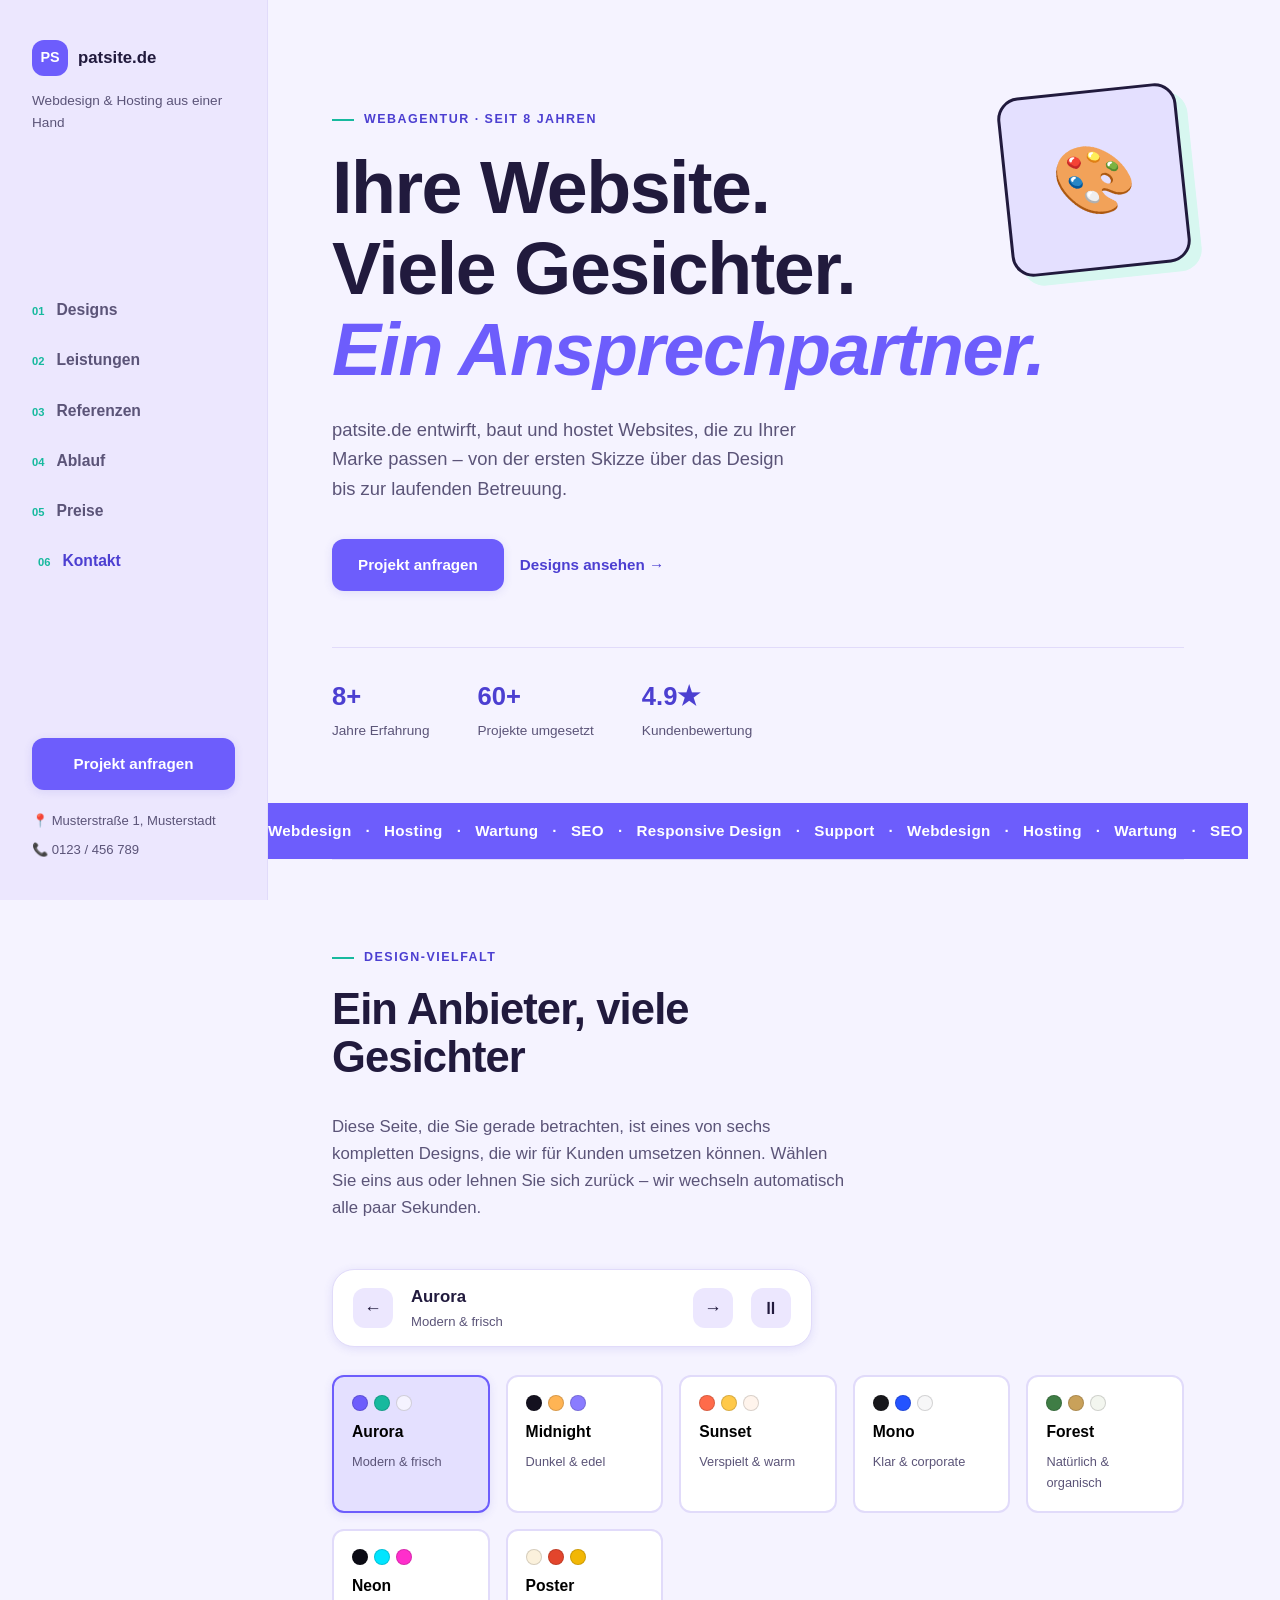
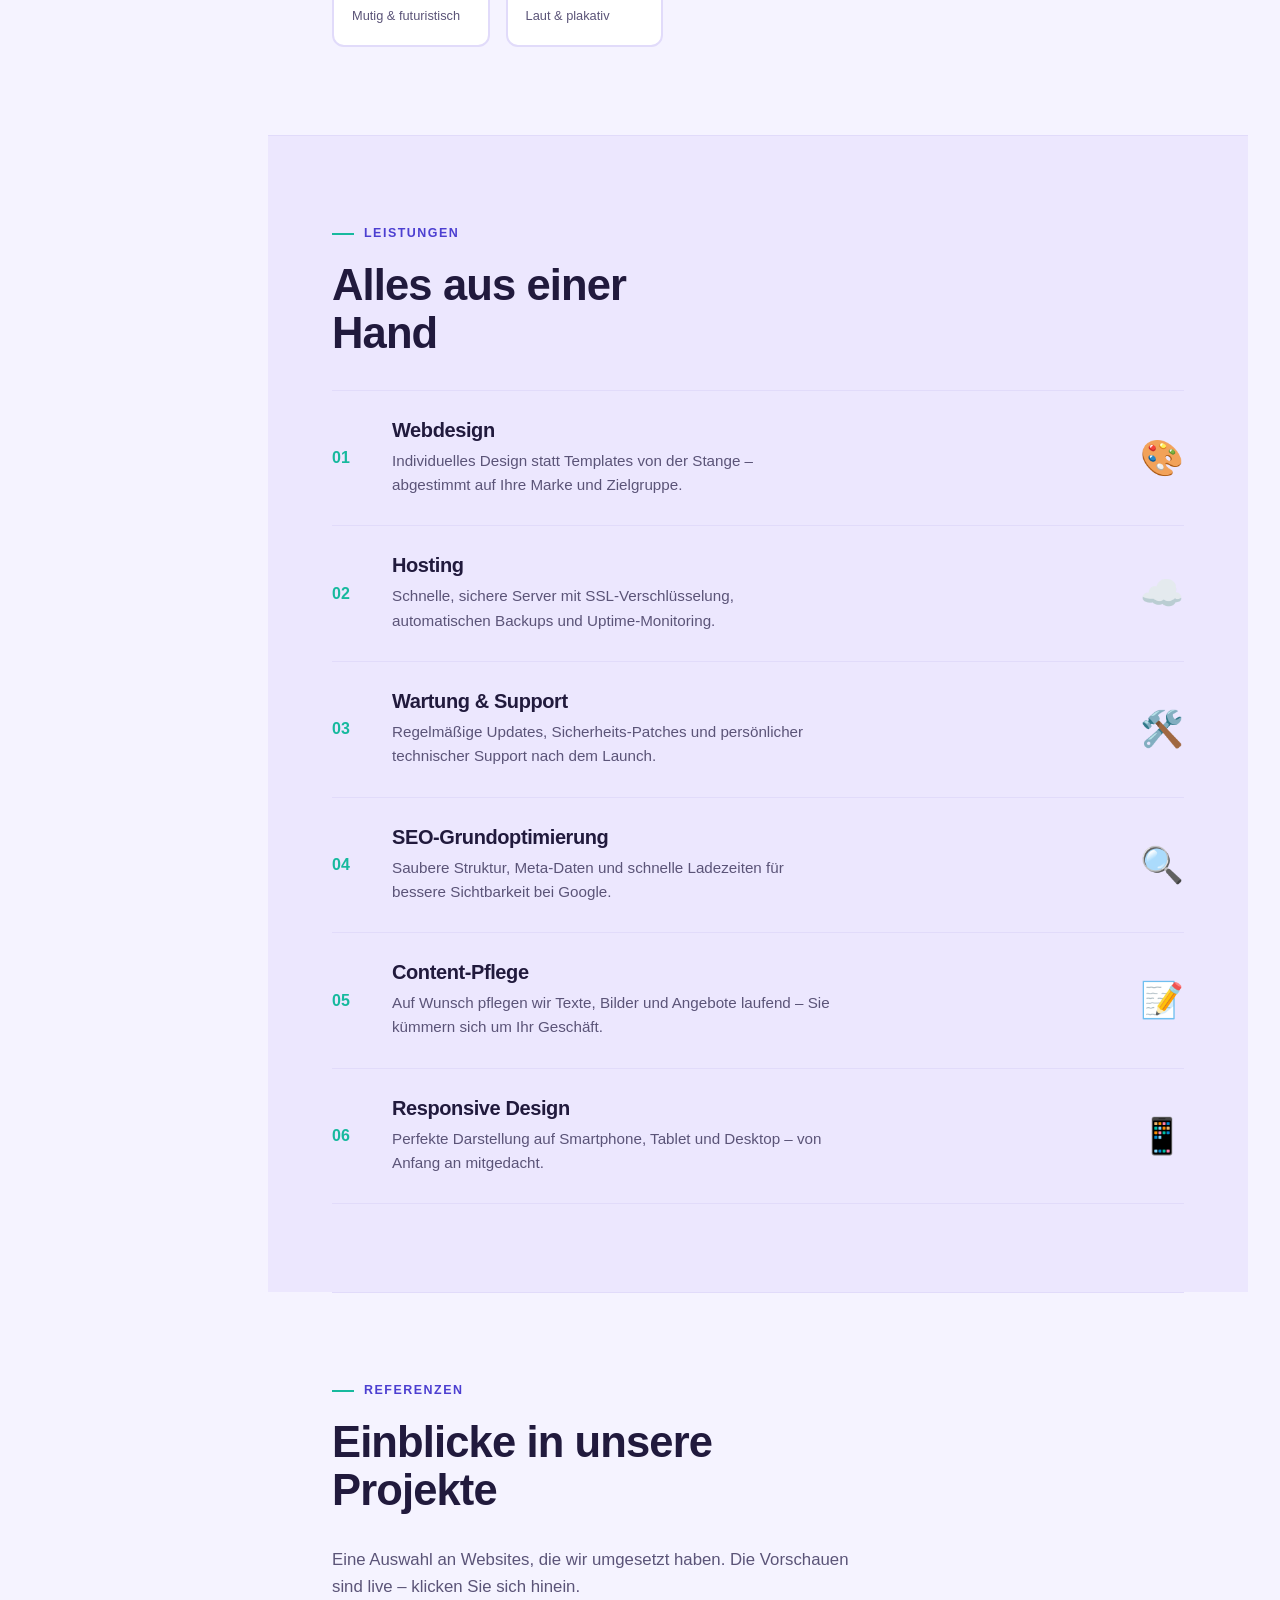
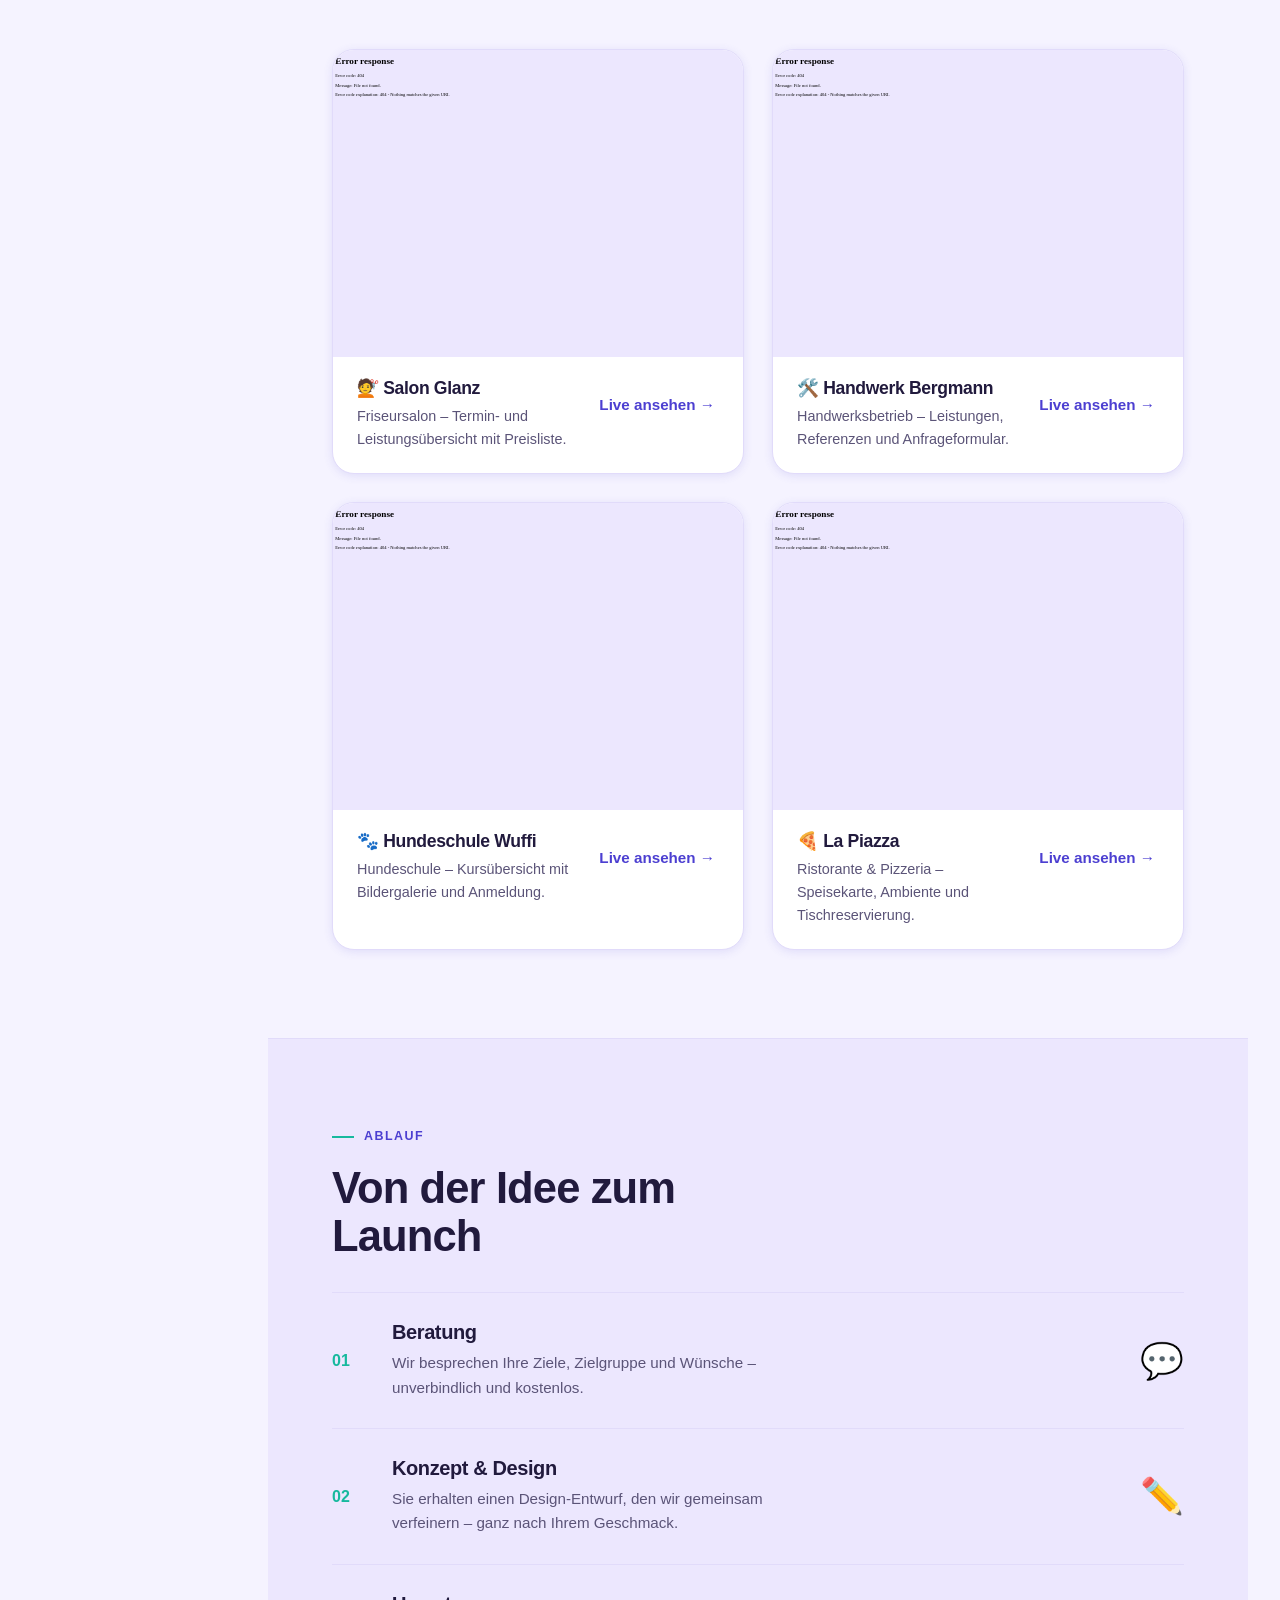
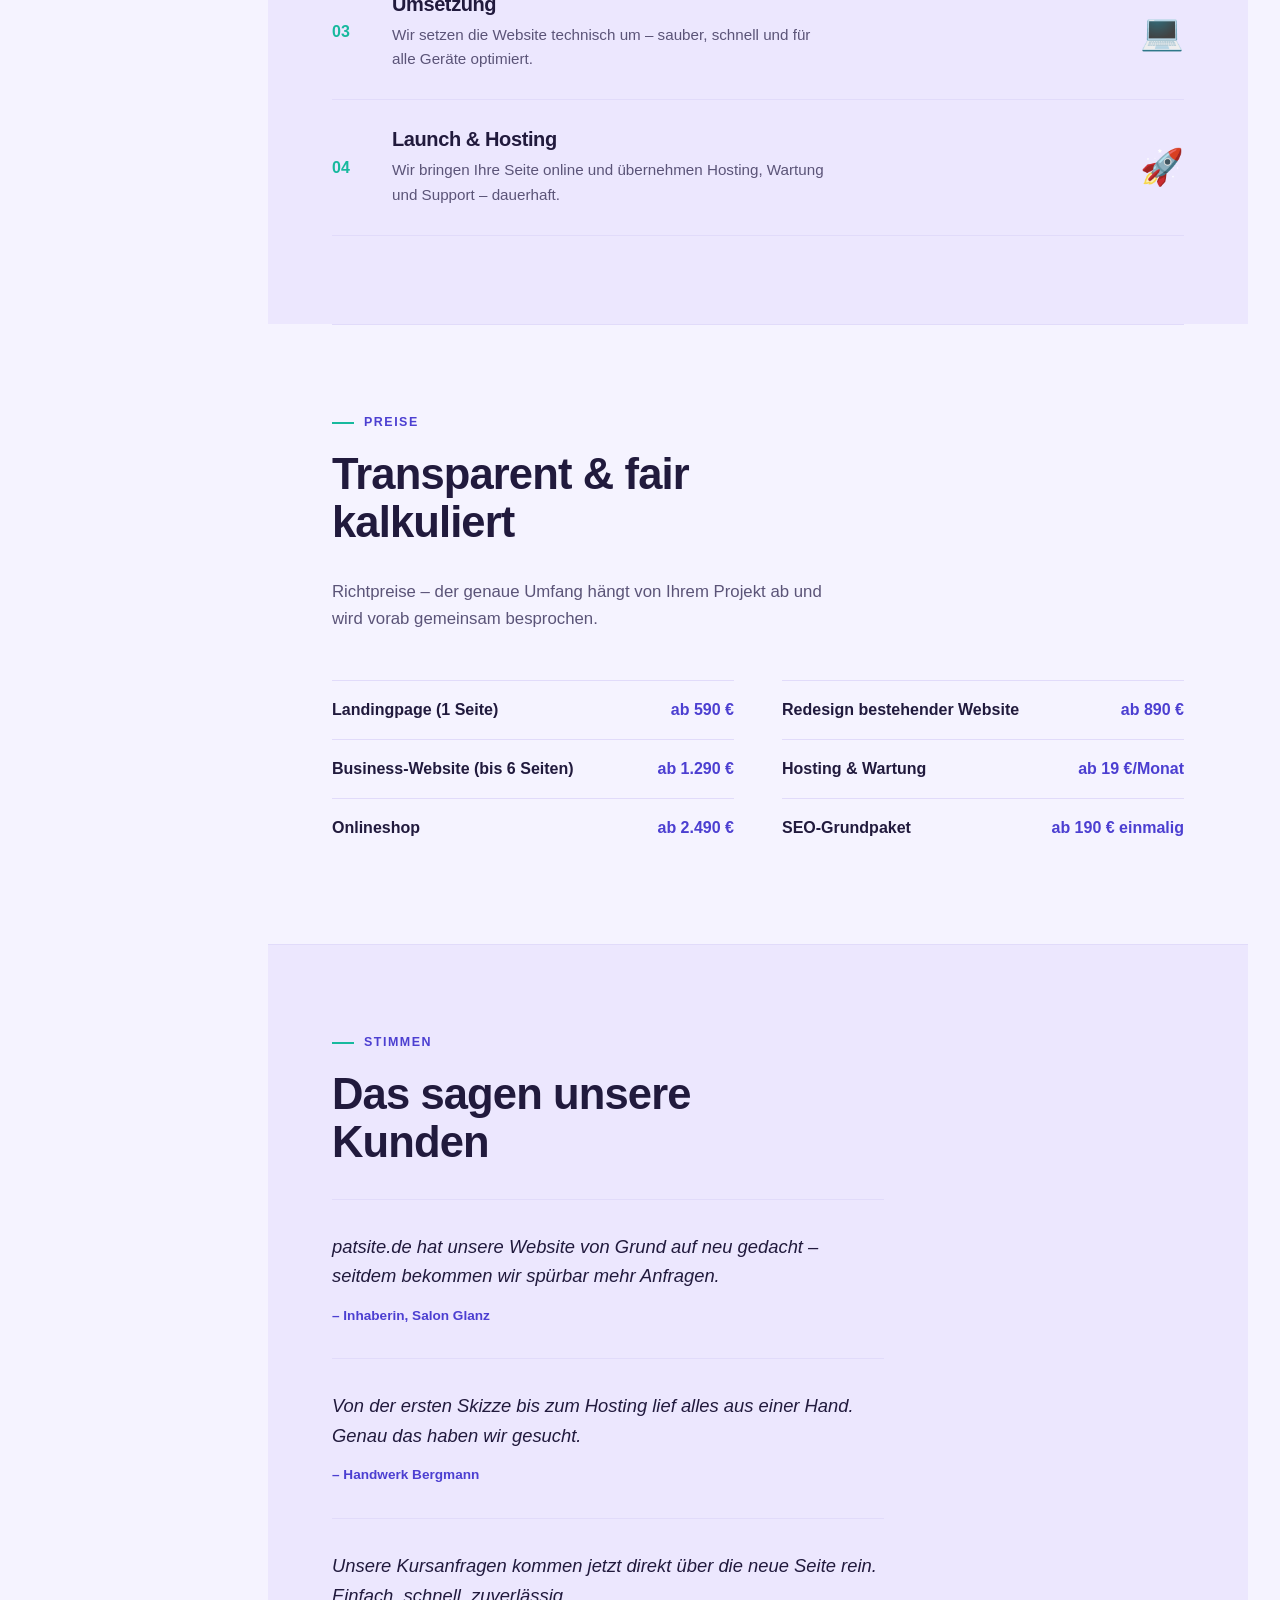
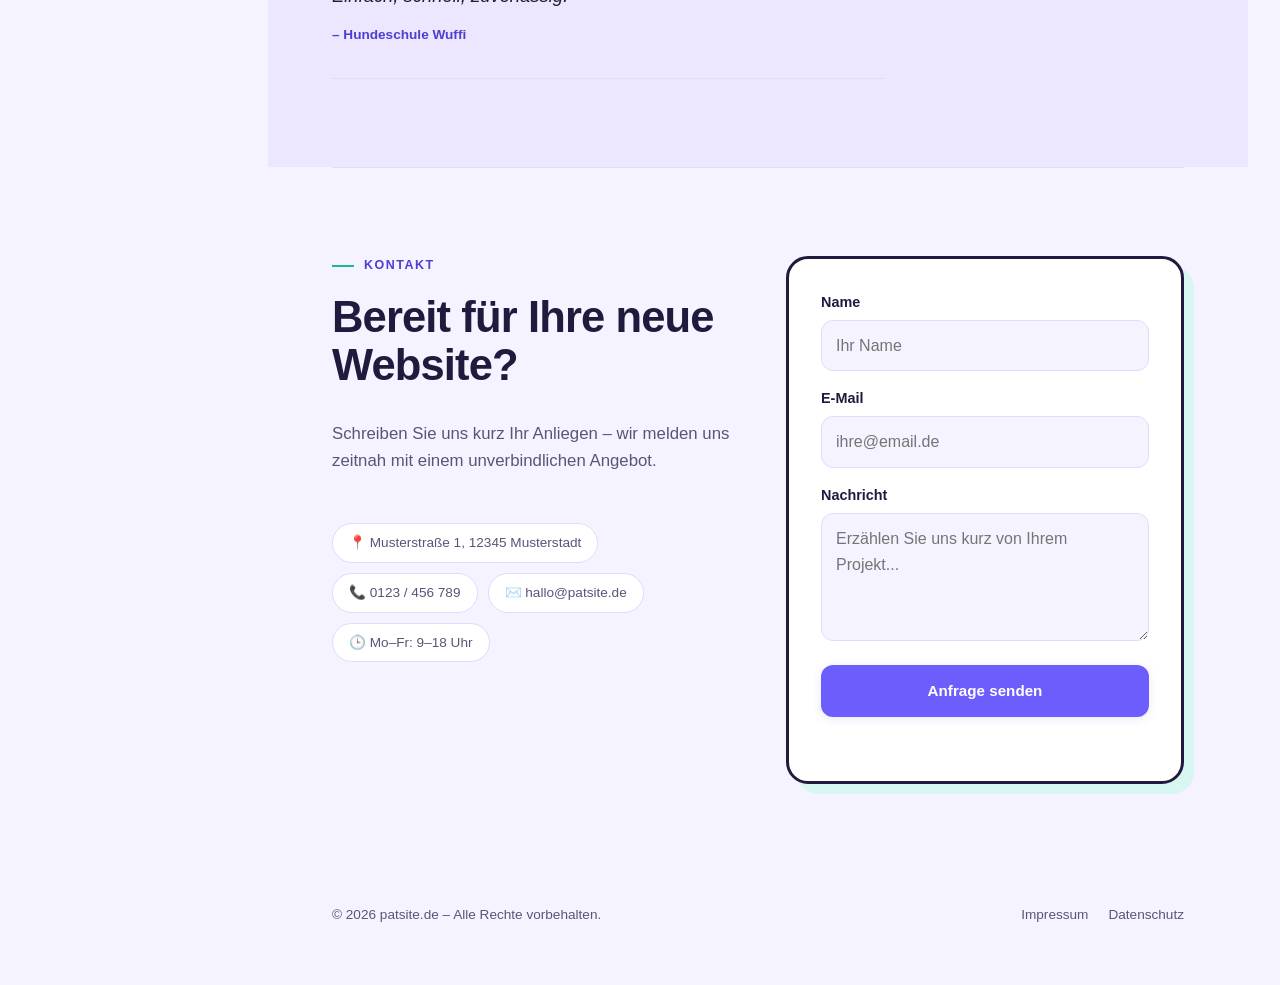
==== commit b61efa9e: "Siebtes Design 'Poster' hinzufügen: Print-/Neobrutalismus-Look Papier-Hintergrund mit Punktraster, d" ====
--- a/index.html
+++ b/index.html
@@ -160,6 +160,15 @@
           <span class="swatch-name">Neon</span>
           <span class="swatch-desc">Mutig &amp; futuristisch</span>
         </button>
+        <button class="swatch-card" data-theme="poster">
+          <span class="swatch-dots">
+            <span class="dot" style="background:#FBF1DC"></span>
+            <span class="dot" style="background:#E3452C"></span>
+            <span class="dot" style="background:#F2B705"></span>
+          </span>
+          <span class="swatch-name">Poster</span>
+          <span class="swatch-desc">Laut &amp; plakativ</span>
+        </button>
       </div>
     </section>
 
--- a/style.css
+++ b/style.css
@@ -18,6 +18,13 @@
   --radius-md: 22px;
   --font-heading: 'Segoe UI', -apple-system, BlinkMacSystemFont, Roboto, Helvetica, Arial, sans-serif;
   --font-body: -apple-system, BlinkMacSystemFont, 'Segoe UI', Roboto, Helvetica, Arial, sans-serif;
+  --font-weight-heading: 800;
+  --letter-spacing-heading: -0.02em;
+  --heading-transform: none;
+  --btn-transform: none;
+  --btn-letter-spacing: 0;
+  --border-w: 3px;
+  --sticker-rotate: -6deg;
   --sidebar-width: 268px;
   --topbar-height: 64px;
 }
@@ -41,6 +48,10 @@
   --radius-sm: 8px;
   --radius-md: 14px;
   --font-heading: Georgia, 'Times New Roman', serif;
+  --font-weight-heading: 700;
+  --letter-spacing-heading: 0em;
+  --border-w: 2px;
+  --sticker-rotate: -3deg;
 }
 
 /* ===== Theme: Sunset ===== */
@@ -61,7 +72,11 @@
   --hard-shadow: 10px 10px 0 var(--color-accent);
   --radius-sm: 16px;
   --radius-md: 30px;
-  --font-heading: -apple-system, BlinkMacSystemFont, 'Segoe UI', Roboto, Helvetica, Arial, sans-serif;
+  --font-heading: 'Trebuchet MS', 'Segoe UI', sans-serif;
+  --font-weight-heading: 800;
+  --letter-spacing-heading: -0.01em;
+  --border-w: 4px;
+  --sticker-rotate: -9deg;
 }
 
 /* ===== Theme: Mono ===== */
@@ -79,10 +94,17 @@
   --color-border: #E1E1E6;
   --shadow-sm: 0 1px 3px rgba(0, 0, 0, 0.08);
   --shadow-md: 0 10px 24px rgba(0, 0, 0, 0.10);
-  --hard-shadow: 6px 6px 0 var(--color-border);
+  --hard-shadow: 0 10px 24px rgba(0, 0, 0, 0.10);
   --radius-sm: 4px;
   --radius-md: 6px;
-  --font-heading: -apple-system, BlinkMacSystemFont, 'Segoe UI', Roboto, Helvetica, Arial, sans-serif;
+  --font-heading: 'Arial Narrow', Arial, Helvetica, sans-serif;
+  --font-weight-heading: 700;
+  --letter-spacing-heading: 0.01em;
+  --heading-transform: uppercase;
+  --btn-transform: uppercase;
+  --btn-letter-spacing: 0.06em;
+  --border-w: 1px;
+  --sticker-rotate: 0deg;
 }
 :root[data-theme="mono"] .eyebrow { letter-spacing: 0.22em; }
 
@@ -104,7 +126,11 @@
   --hard-shadow: 10px 10px 0 var(--color-accent-light);
   --radius-sm: 14px;
   --radius-md: 26px;
-  --font-heading: Georgia, 'Times New Roman', serif;
+  --font-heading: 'Bookman Old Style', 'Palatino Linotype', Georgia, serif;
+  --font-weight-heading: 700;
+  --letter-spacing-heading: 0em;
+  --border-w: 3px;
+  --sticker-rotate: -4deg;
 }
 
 /* ===== Theme: Neon ===== */
@@ -122,13 +148,56 @@
   --color-border: #23233C;
   --shadow-sm: 0 0 12px rgba(0, 229, 255, 0.25);
   --shadow-md: 0 0 30px rgba(255, 46, 204, 0.3);
-  --hard-shadow: 8px 8px 0 var(--color-accent);
+  --hard-shadow: 0 0 26px rgba(255, 46, 204, 0.45);
   --radius-sm: 2px;
   --radius-md: 2px;
   --font-heading: 'Consolas', 'Courier New', monospace;
-}
-:root[data-theme="neon"] h1,
-:root[data-theme="neon"] h2 { text-transform: uppercase; letter-spacing: 0.04em; }
+  --font-weight-heading: 700;
+  --letter-spacing-heading: 0.04em;
+  --heading-transform: uppercase;
+  --btn-transform: uppercase;
+  --btn-letter-spacing: 0.08em;
+  --border-w: 1px;
+  --sticker-rotate: 0deg;
+}
+
+/* ===== Theme: Poster ===== */
+/* Print-poster / neobrutalist look: paper background, solid ink borders,
+   hard offset shadows instead of blur, all-caps display type. Deliberately
+   breaks the "soft card" language the other six themes share. */
+:root[data-theme="poster"] {
+  --color-bg: #FBF1DC;
+  --color-bg-alt: #F4E4BE;
+  --color-surface: #FFFCF5;
+  --color-text: #201A16;
+  --color-text-soft: #5E5045;
+  --color-primary: #E3452C;
+  --color-primary-dark: #B92F1B;
+  --color-primary-light: #FBD7C9;
+  --color-accent: #F2B705;
+  --color-accent-light: #FCE9AE;
+  --color-border: #201A16;
+  --shadow-sm: 3px 3px 0 var(--color-text);
+  --shadow-md: 6px 6px 0 var(--color-text);
+  --hard-shadow: 10px 10px 0 var(--color-accent);
+  --radius-sm: 0px;
+  --radius-md: 0px;
+  --font-heading: 'Arial Black', 'Segoe UI Black', Impact, 'Helvetica Neue', sans-serif;
+  --font-weight-heading: 900;
+  --letter-spacing-heading: -0.01em;
+  --heading-transform: uppercase;
+  --btn-transform: uppercase;
+  --btn-letter-spacing: 0.05em;
+  --border-w: 4px;
+  --sticker-rotate: -8deg;
+}
+:root[data-theme="poster"] body {
+  background-color: var(--color-bg);
+  background-image: radial-gradient(color-mix(in srgb, var(--color-text) 10%, transparent) 1.5px, transparent 1.5px);
+  background-size: 16px 16px;
+}
+:root[data-theme="poster"] .btn-primary:hover,
+:root[data-theme="poster"] .control-btn:hover { transform: translate(-3px, -3px); }
 
 /* ===== Reset ===== */
 * { box-sizing: border-box; margin: 0; padding: 0; }
@@ -146,7 +215,13 @@
 button { font: inherit; cursor: pointer; border: none; background: none; }
 em { font-style: italic; color: var(--color-primary); }
 
-h1, h2, h3 { font-family: var(--font-heading); line-height: 1.1; letter-spacing: -0.01em; }
+h1, h2, h3 {
+  font-family: var(--font-heading);
+  font-weight: var(--font-weight-heading);
+  line-height: 1.1;
+  letter-spacing: var(--letter-spacing-heading);
+  text-transform: var(--heading-transform);
+}
 h2 { font-size: clamp(2rem, 3.4vw, 2.9rem); margin-bottom: 32px; max-width: 16ch; }
 h3 { font-size: 1.25rem; margin-bottom: 8px; }
 
@@ -182,6 +257,10 @@
   transition: background-color 0.45s ease, color 0.45s ease, border-color 0.45s ease,
     box-shadow 0.45s ease, outline-color 0.45s ease;
 }
+/* Note: border-width and transform are intentionally NOT transitioned here.
+   Chromium/WebKit fail to animate properties whose value only changes via an
+   inherited custom property (var()) update rather than a direct rule change,
+   so they'd silently freeze at the old value instead of switching at all. */
 
 /* ===== Buttons ===== */
 .btn {
@@ -192,6 +271,8 @@
   border-radius: var(--radius-sm);
   font-weight: 600;
   font-size: 0.95rem;
+  text-transform: var(--btn-transform);
+  letter-spacing: var(--btn-letter-spacing);
   transition: transform 0.15s ease, box-shadow 0.15s ease, background 0.15s ease;
 }
 .btn-primary {
@@ -329,9 +410,9 @@
   justify-content: center;
   font-size: 4.2rem;
   background: var(--color-primary-light);
-  border: 3px solid var(--color-text);
+  border: var(--border-w) solid var(--color-text);
   border-radius: var(--radius-md);
-  transform: rotate(-6deg);
+  transform: rotate(var(--sticker-rotate));
   box-shadow: var(--hard-shadow);
 }
 
@@ -541,7 +622,7 @@
 }
 .contact-form {
   background: var(--color-surface);
-  border: 3px solid var(--color-text);
+  border: var(--border-w) solid var(--color-text);
   border-radius: var(--radius-md);
   padding: 32px;
   box-shadow: var(--hard-shadow);
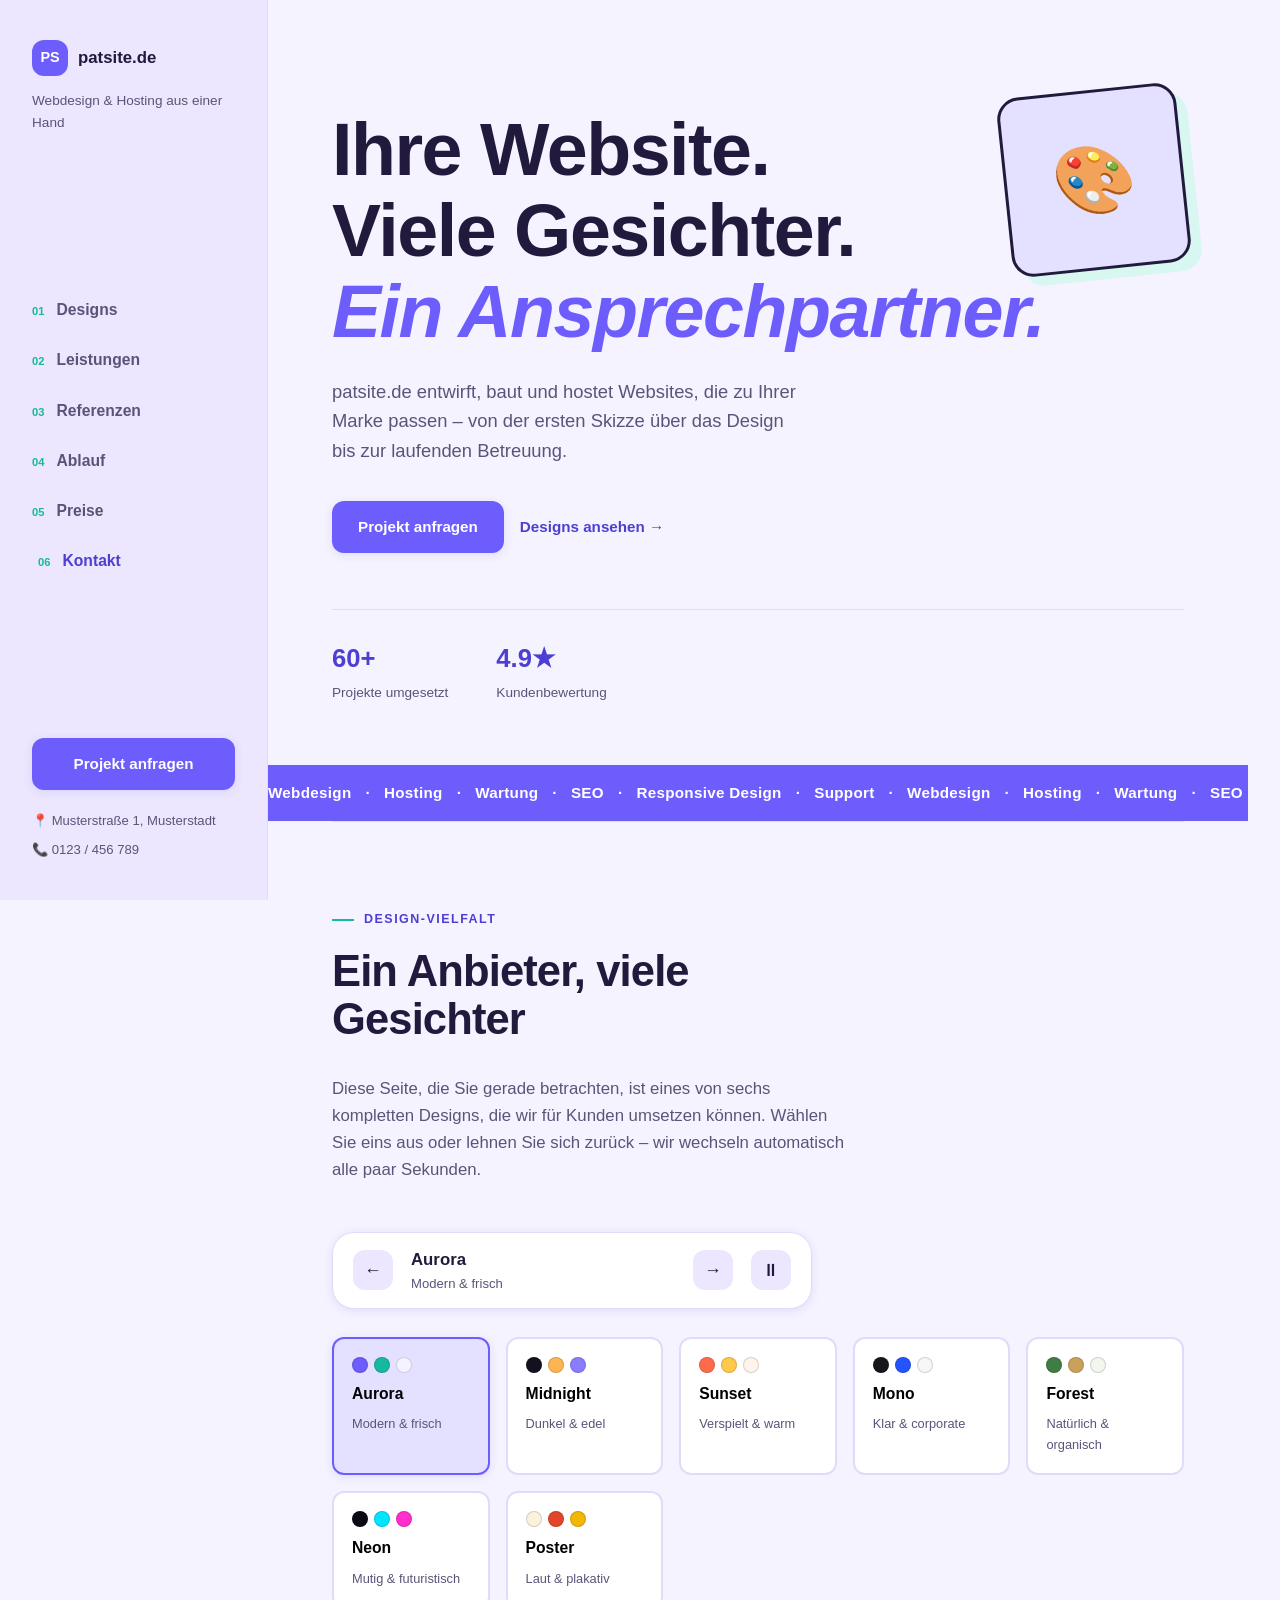
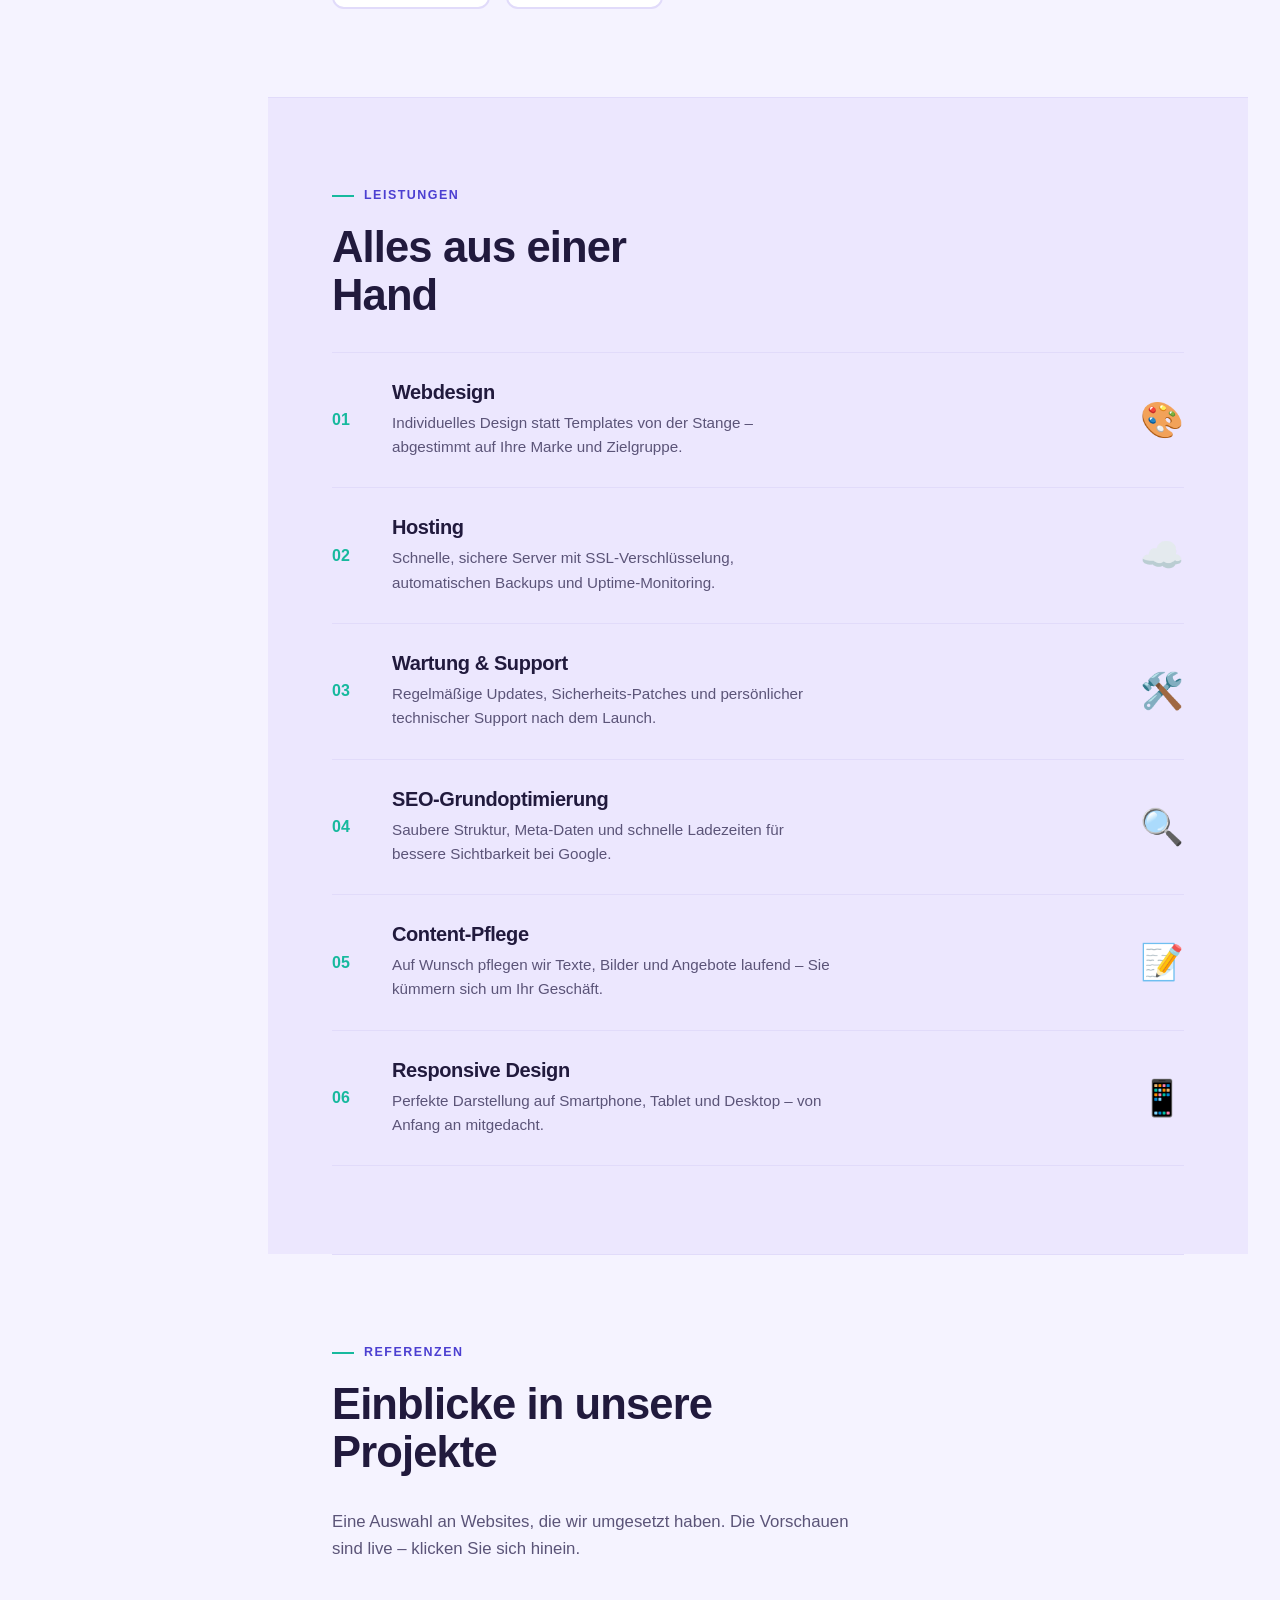
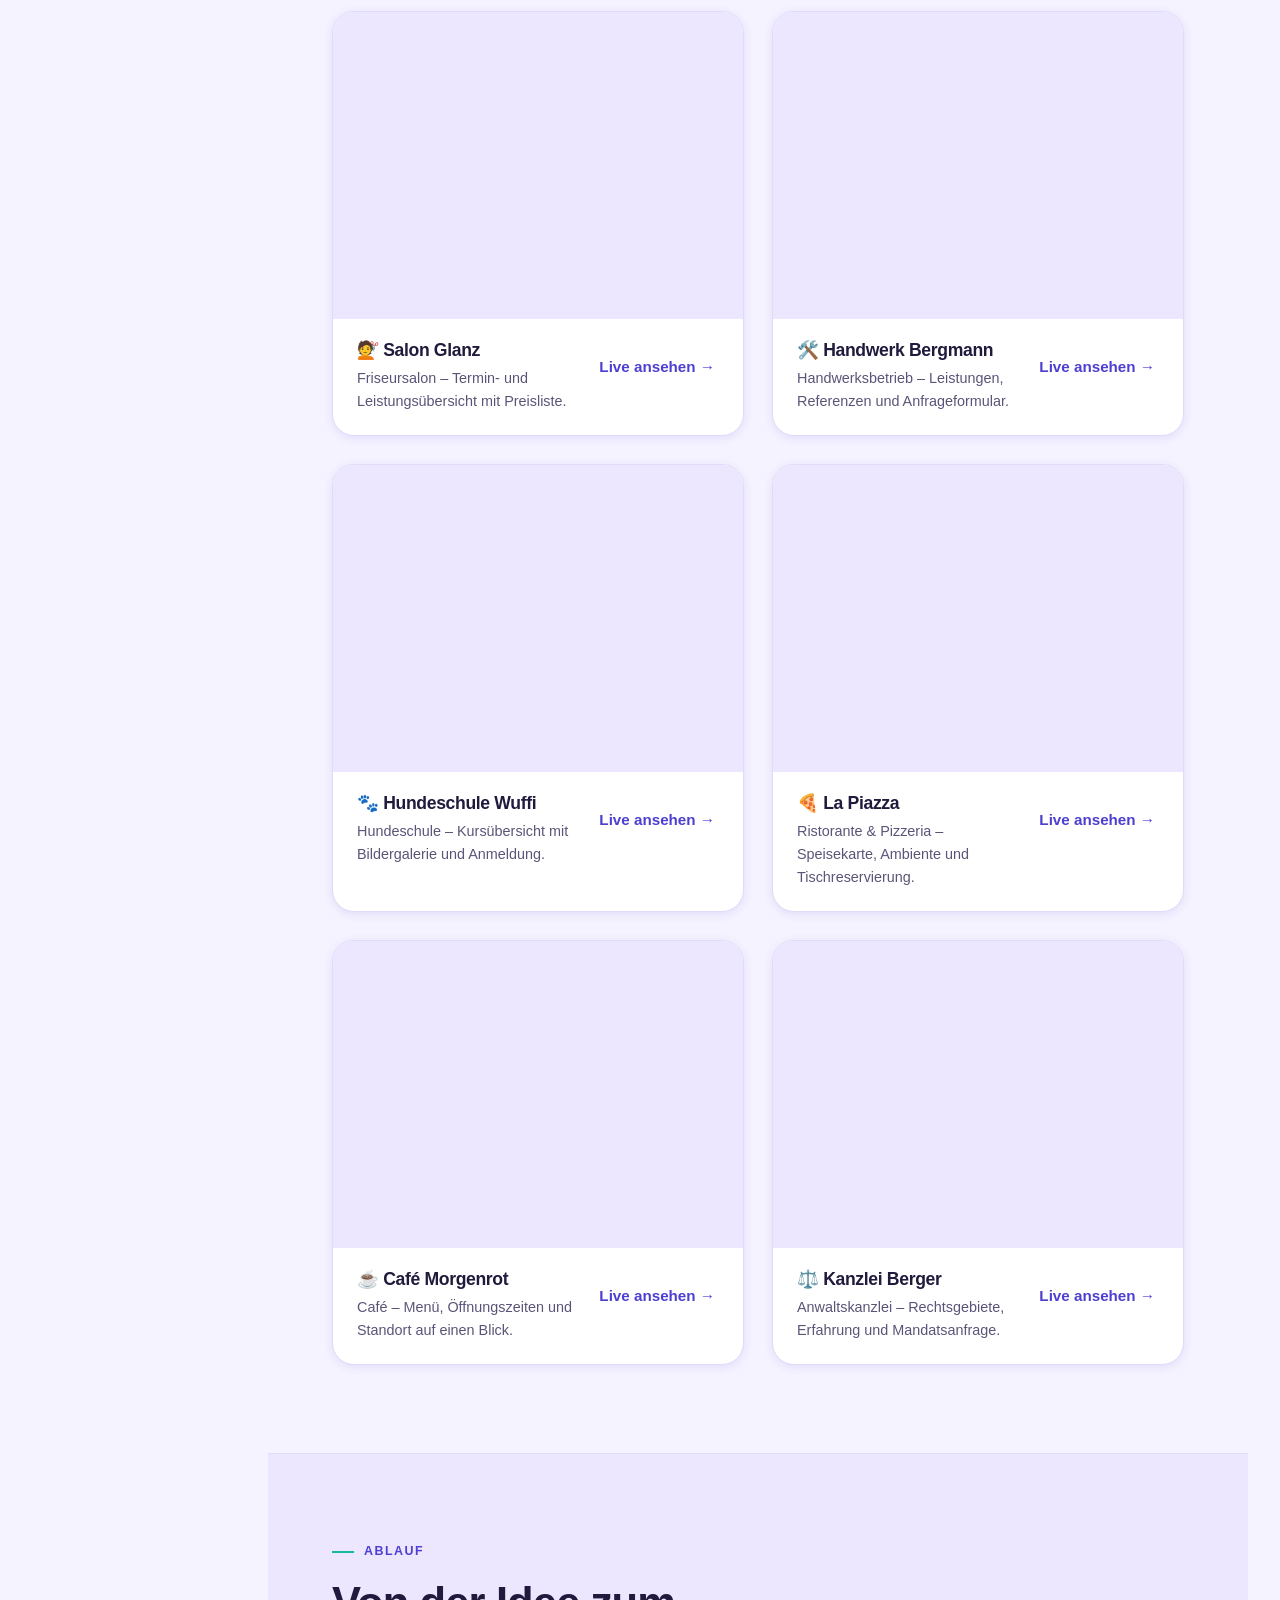
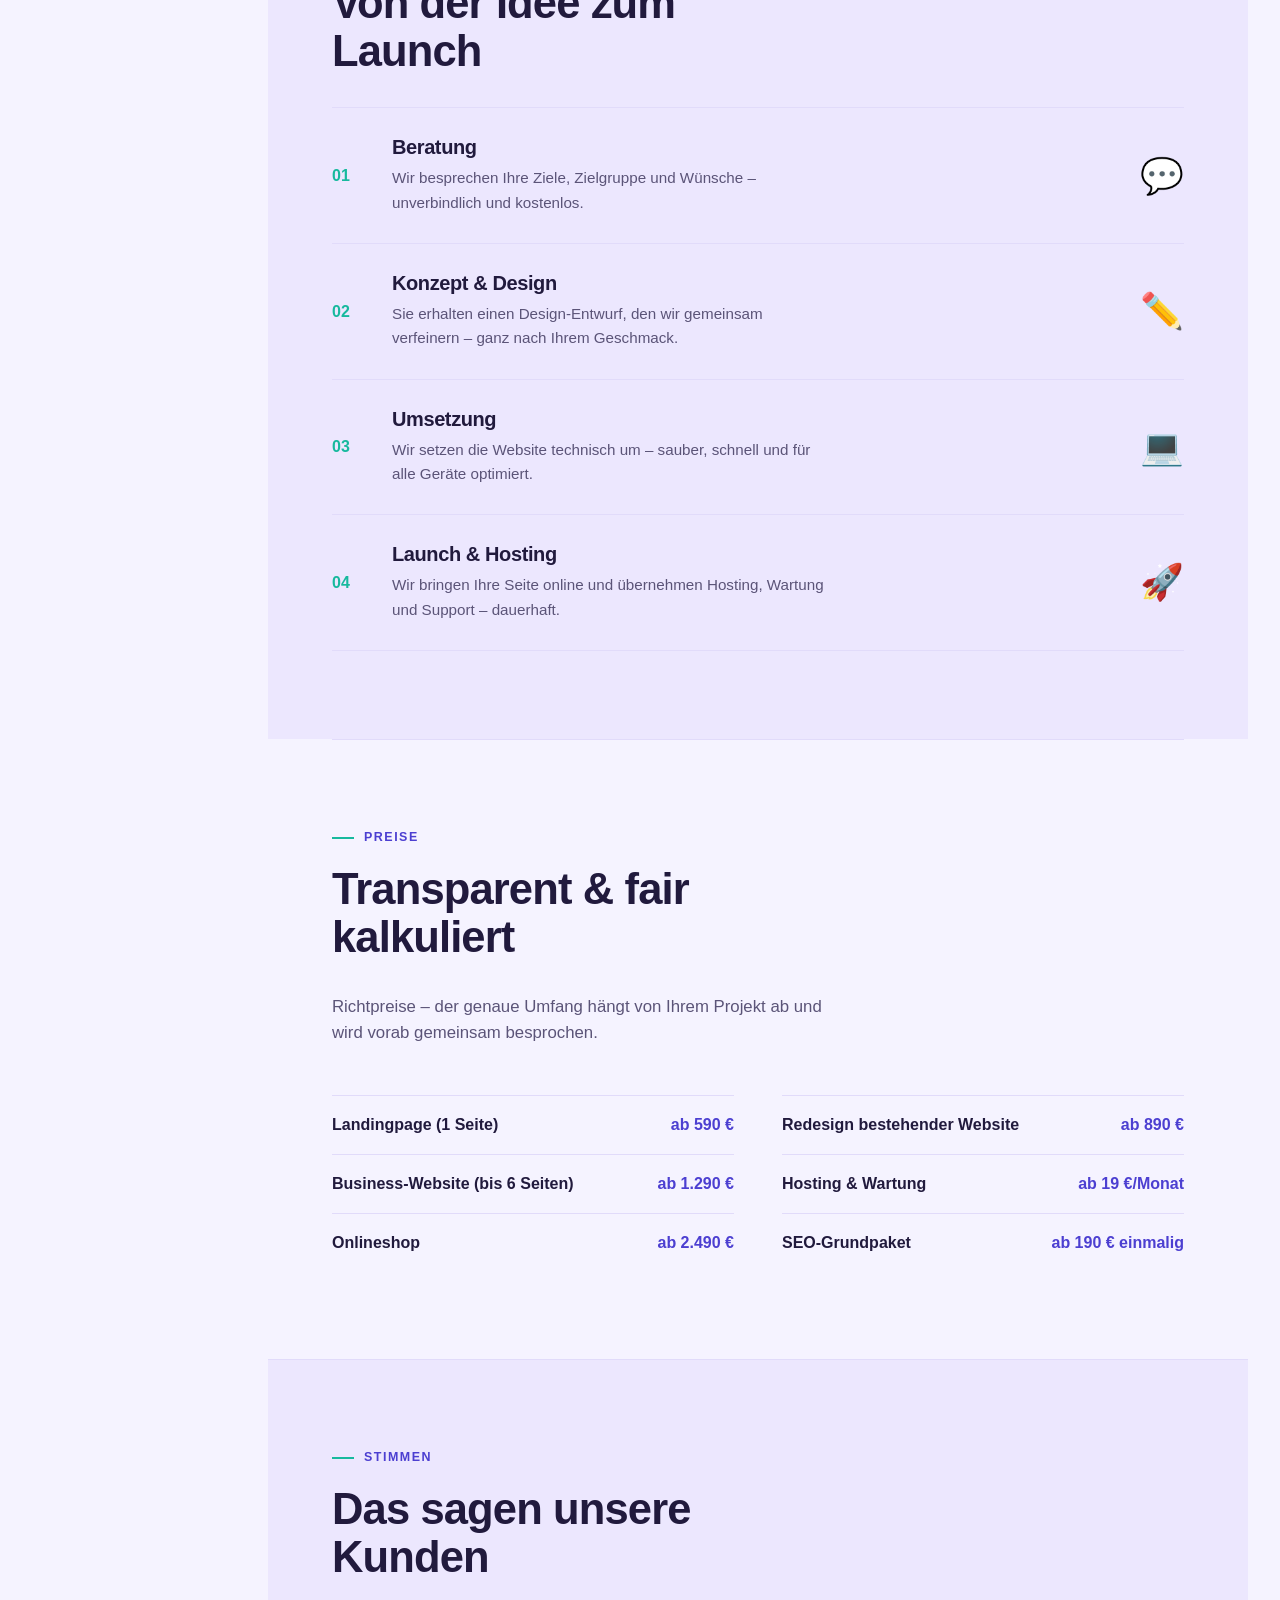
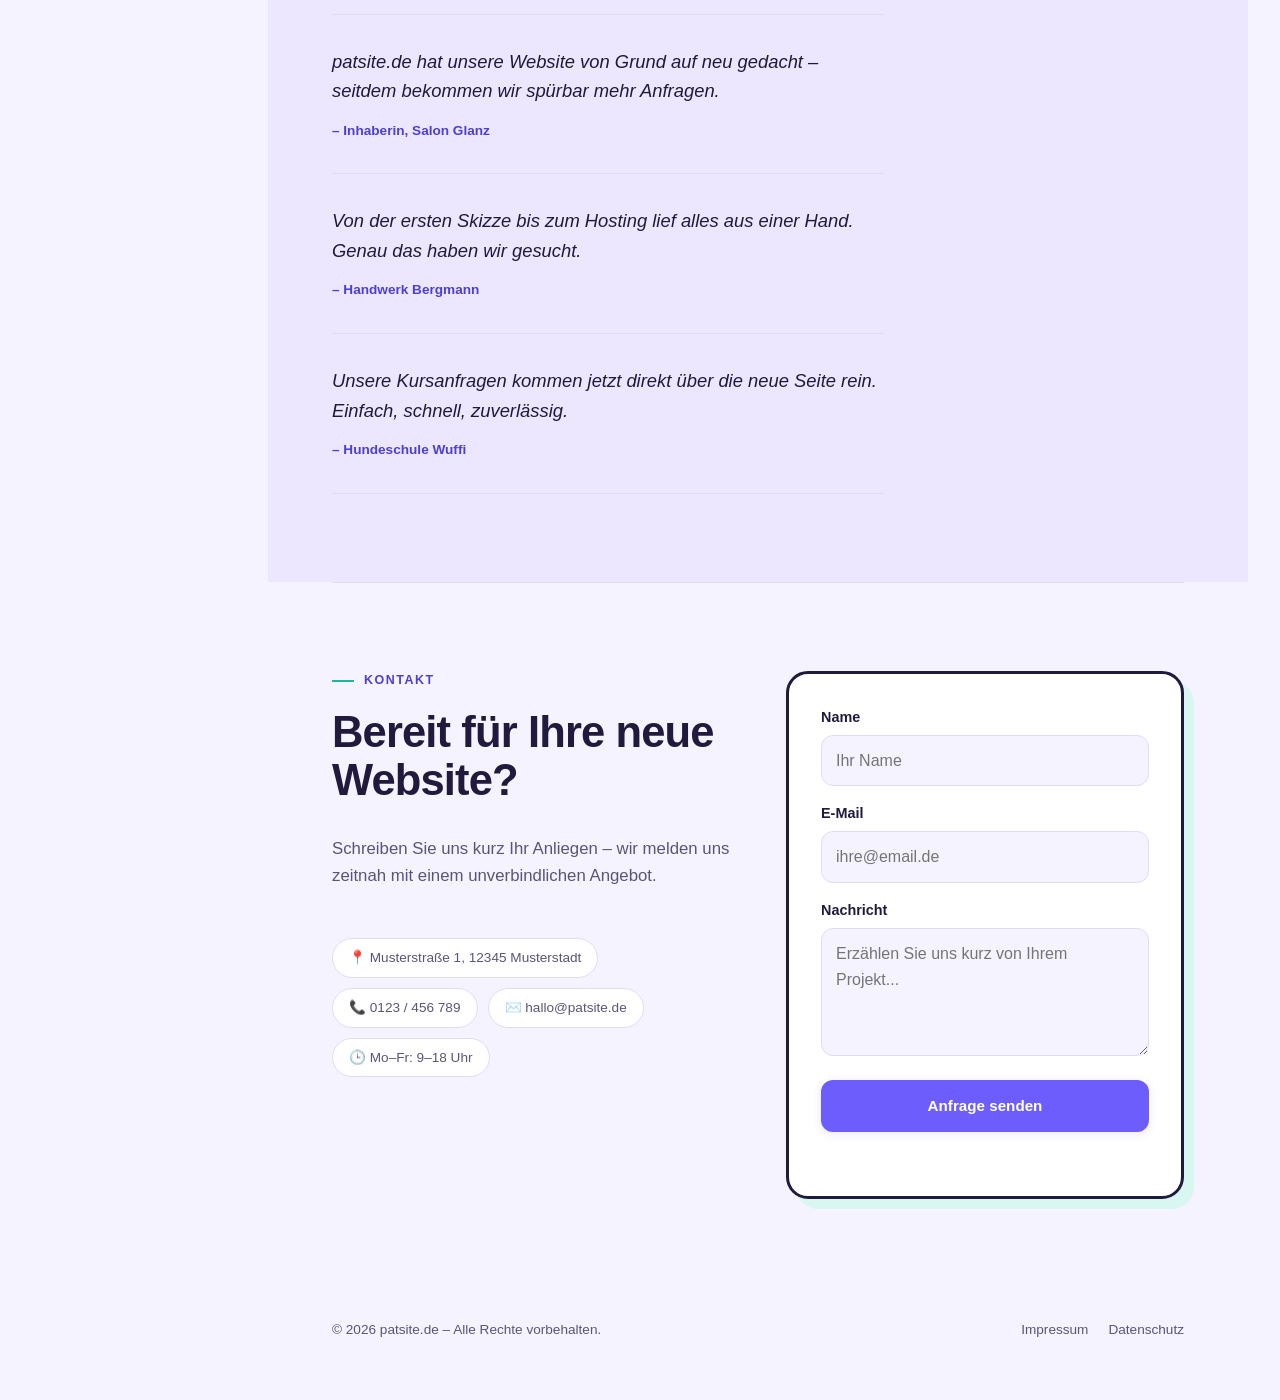
==== commit 82182c9e: "Referenzen auf Live-Websites verlinken, Hero-Angaben entschlacken Referenzen-Kacheln zeigen jetzt Li" ====
--- a/index.html
+++ b/index.html
@@ -54,7 +54,6 @@
   <main class="content" id="top">
 
     <section class="hero" id="hero">
-      <p class="eyebrow"><span class="eyebrow-mark"></span>Webagentur &middot; seit 8 Jahren</p>
       <h1>Ihre Website.<br>Viele Gesichter.<br><em>Ein Ansprechpartner.</em></h1>
       <p class="hero-sub">patsite.de entwirft, baut und hostet Websites, die zu Ihrer Marke passen &ndash; von der ersten Skizze über das Design bis zur laufenden Betreuung.</p>
       <div class="hero-actions">
@@ -67,7 +66,6 @@
       </div>
 
       <div class="hero-stats">
-        <div><strong>8+</strong><span>Jahre Erfahrung</span></div>
         <div><strong>60+</strong><span>Projekte umgesetzt</span></div>
         <div><strong>4.9★</strong><span>Kundenbewertung</span></div>
       </div>
@@ -236,53 +234,79 @@
       <div class="portfolio-grid">
         <article class="portfolio-card">
           <div class="preview-frame">
-            <iframe src="../friseur-glanz/index.html" title="Live-Vorschau: Salon Glanz" loading="lazy" tabindex="-1"></iframe>
+            <iframe src="https://scathyo.github.io/Friseur-Glanz/" title="Live-Vorschau: Salon Glanz" loading="lazy" tabindex="-1"></iframe>
           </div>
           <div class="portfolio-meta">
             <div>
               <h3>💇 Salon Glanz</h3>
               <p>Friseursalon &ndash; Termin- und Leistungsübersicht mit Preisliste.</p>
             </div>
-            <a class="btn btn-text" href="../friseur-glanz/index.html" target="_blank" rel="noopener">Live ansehen &rarr;</a>
-          </div>
-        </article>
-
-        <article class="portfolio-card">
-          <div class="preview-frame">
-            <iframe src="../handwerker-allround/index.html" title="Live-Vorschau: Handwerk Bergmann" loading="lazy" tabindex="-1"></iframe>
+            <a class="btn btn-text" href="https://scathyo.github.io/Friseur-Glanz/" target="_blank" rel="noopener">Live ansehen &rarr;</a>
+          </div>
+        </article>
+
+        <article class="portfolio-card">
+          <div class="preview-frame">
+            <iframe src="https://scathyo.github.io/Handwerk-Bergmann/" title="Live-Vorschau: Handwerk Bergmann" loading="lazy" tabindex="-1"></iframe>
           </div>
           <div class="portfolio-meta">
             <div>
               <h3>🛠️ Handwerk Bergmann</h3>
               <p>Handwerksbetrieb &ndash; Leistungen, Referenzen und Anfrageformular.</p>
             </div>
-            <a class="btn btn-text" href="../handwerker-allround/index.html" target="_blank" rel="noopener">Live ansehen &rarr;</a>
-          </div>
-        </article>
-
-        <article class="portfolio-card">
-          <div class="preview-frame">
-            <iframe src="../hundeschule-wuffi/index.html" title="Live-Vorschau: Hundeschule Wuffi" loading="lazy" tabindex="-1"></iframe>
+            <a class="btn btn-text" href="https://scathyo.github.io/Handwerk-Bergmann/" target="_blank" rel="noopener">Live ansehen &rarr;</a>
+          </div>
+        </article>
+
+        <article class="portfolio-card">
+          <div class="preview-frame">
+            <iframe src="https://scathyo.github.io/Hundeschule-Wuffi/" title="Live-Vorschau: Hundeschule Wuffi" loading="lazy" tabindex="-1"></iframe>
           </div>
           <div class="portfolio-meta">
             <div>
               <h3>🐾 Hundeschule Wuffi</h3>
               <p>Hundeschule &ndash; Kursübersicht mit Bildergalerie und Anmeldung.</p>
             </div>
-            <a class="btn btn-text" href="../hundeschule-wuffi/index.html" target="_blank" rel="noopener">Live ansehen &rarr;</a>
-          </div>
-        </article>
-
-        <article class="portfolio-card">
-          <div class="preview-frame">
-            <iframe src="../ristorante-la-piazza/index.html" title="Live-Vorschau: La Piazza" loading="lazy" tabindex="-1"></iframe>
+            <a class="btn btn-text" href="https://scathyo.github.io/Hundeschule-Wuffi/" target="_blank" rel="noopener">Live ansehen &rarr;</a>
+          </div>
+        </article>
+
+        <article class="portfolio-card">
+          <div class="preview-frame">
+            <iframe src="https://scathyo.github.io/La-Piazza/" title="Live-Vorschau: La Piazza" loading="lazy" tabindex="-1"></iframe>
           </div>
           <div class="portfolio-meta">
             <div>
               <h3>🍕 La Piazza</h3>
               <p>Ristorante &amp; Pizzeria &ndash; Speisekarte, Ambiente und Tischreservierung.</p>
             </div>
-            <a class="btn btn-text" href="../ristorante-la-piazza/index.html" target="_blank" rel="noopener">Live ansehen &rarr;</a>
+            <a class="btn btn-text" href="https://scathyo.github.io/La-Piazza/" target="_blank" rel="noopener">Live ansehen &rarr;</a>
+          </div>
+        </article>
+
+        <article class="portfolio-card">
+          <div class="preview-frame">
+            <iframe src="https://scathyo.github.io/Cafe/" title="Live-Vorschau: Café Morgenrot" loading="lazy" tabindex="-1"></iframe>
+          </div>
+          <div class="portfolio-meta">
+            <div>
+              <h3>☕ Café Morgenrot</h3>
+              <p>Café &ndash; Menü, Öffnungszeiten und Standort auf einen Blick.</p>
+            </div>
+            <a class="btn btn-text" href="https://scathyo.github.io/Cafe/" target="_blank" rel="noopener">Live ansehen &rarr;</a>
+          </div>
+        </article>
+
+        <article class="portfolio-card">
+          <div class="preview-frame">
+            <iframe src="https://scathyo.github.io/Anwalt/" title="Live-Vorschau: Kanzlei Berger" loading="lazy" tabindex="-1"></iframe>
+          </div>
+          <div class="portfolio-meta">
+            <div>
+              <h3>⚖️ Kanzlei Berger</h3>
+              <p>Anwaltskanzlei &ndash; Rechtsgebiete, Erfahrung und Mandatsanfrage.</p>
+            </div>
+            <a class="btn btn-text" href="https://scathyo.github.io/Anwalt/" target="_blank" rel="noopener">Live ansehen &rarr;</a>
           </div>
         </article>
       </div>
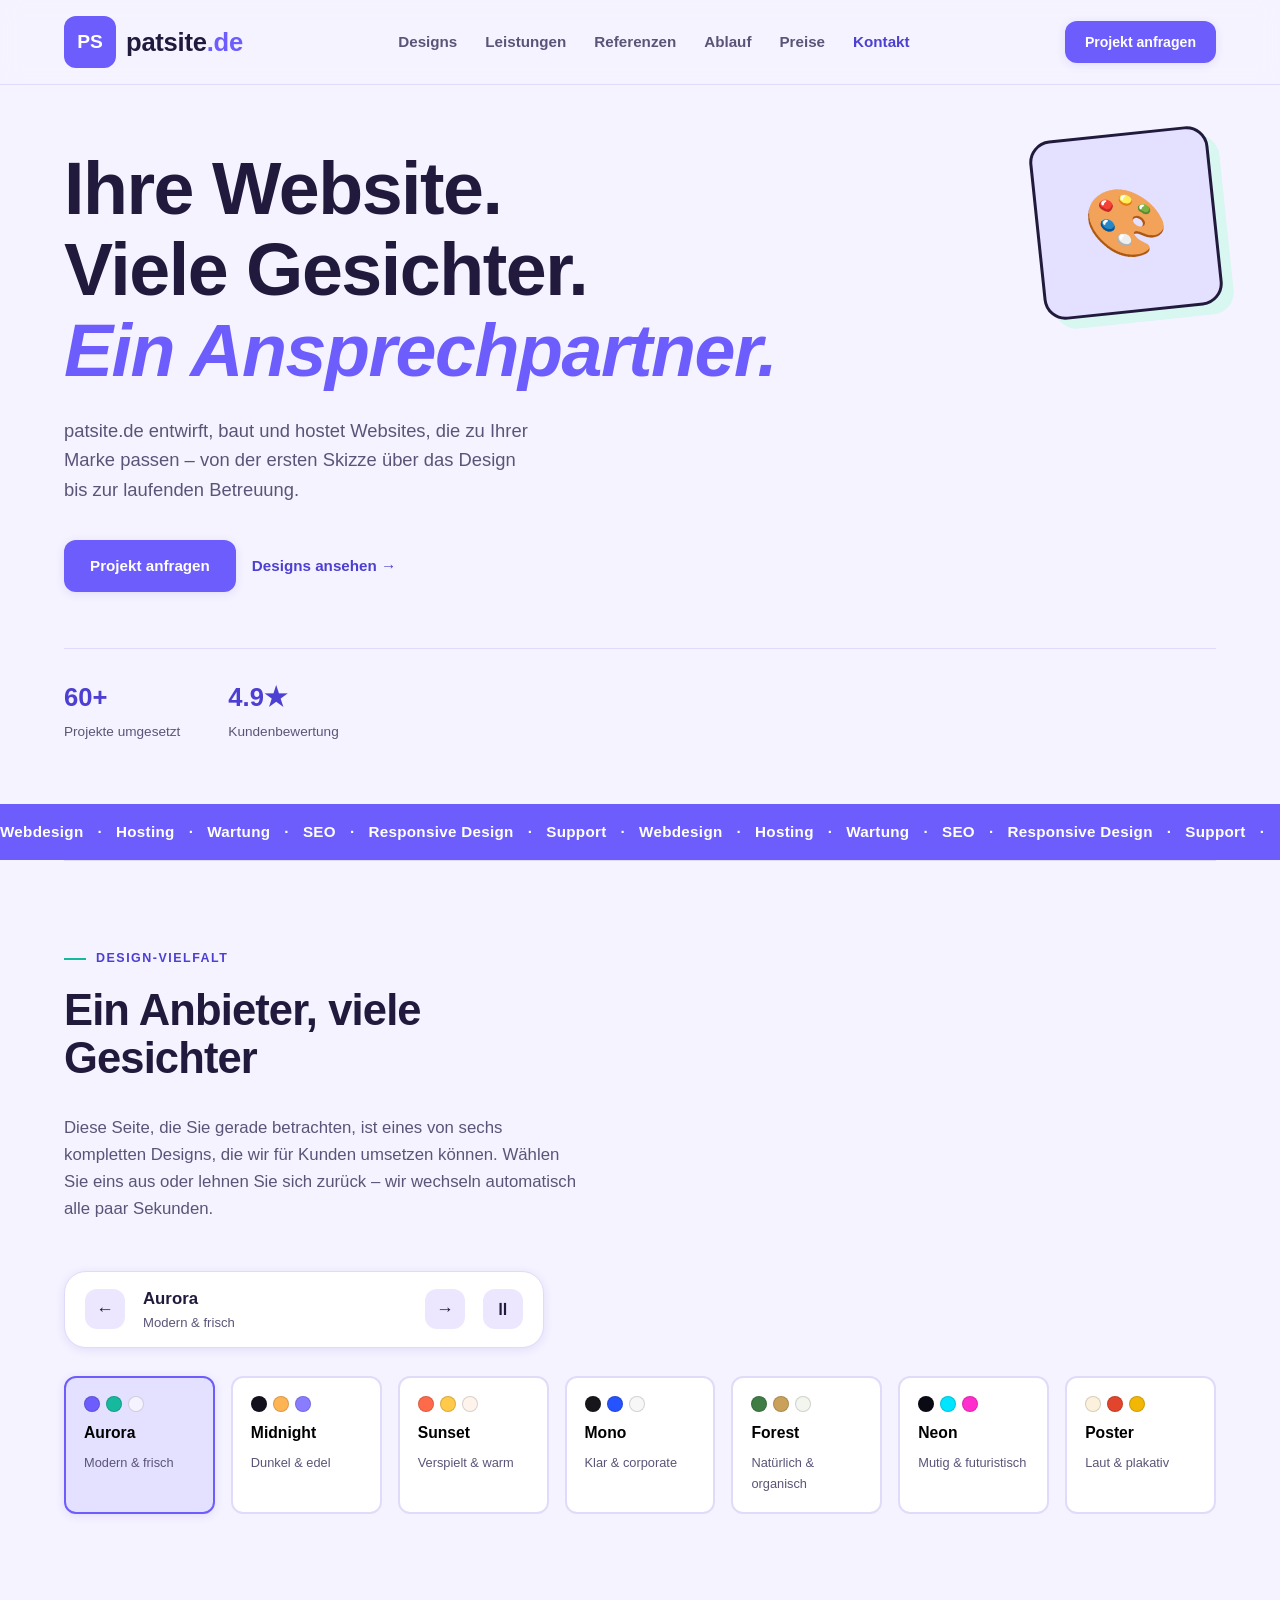
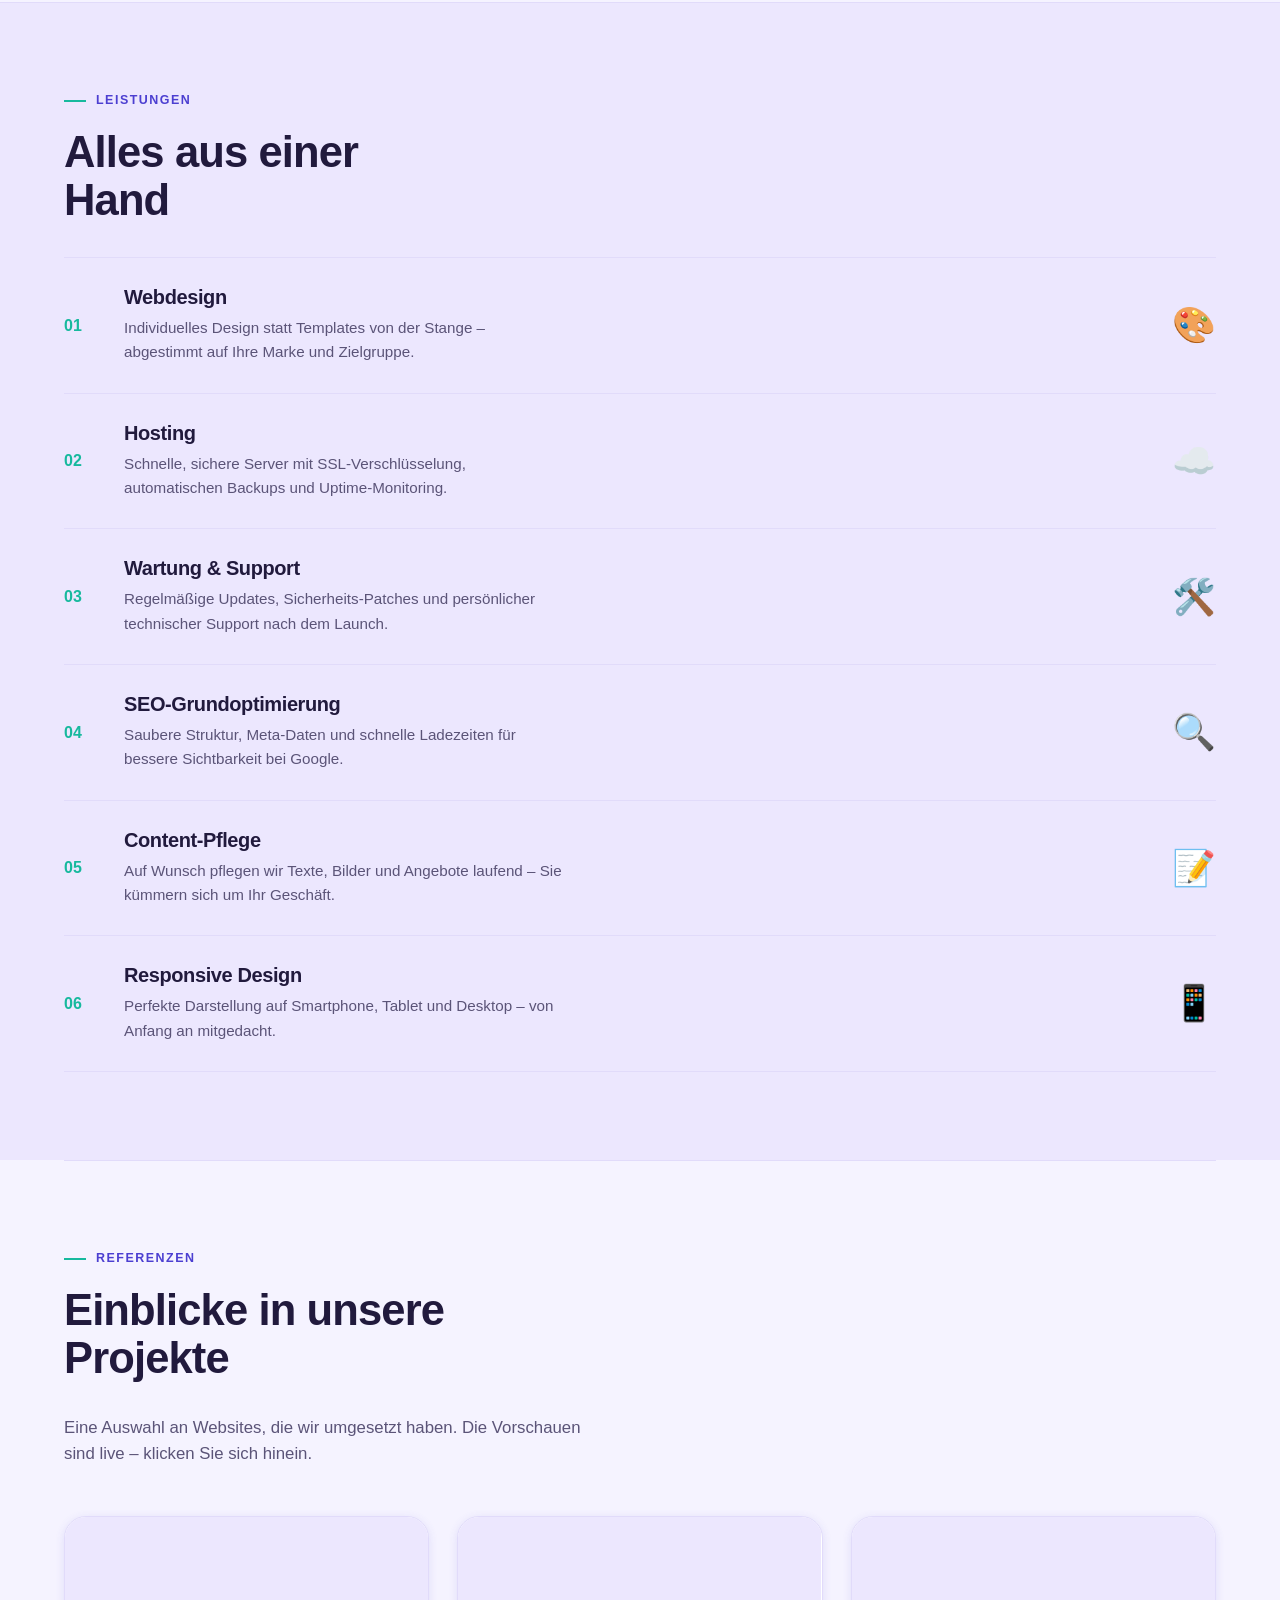
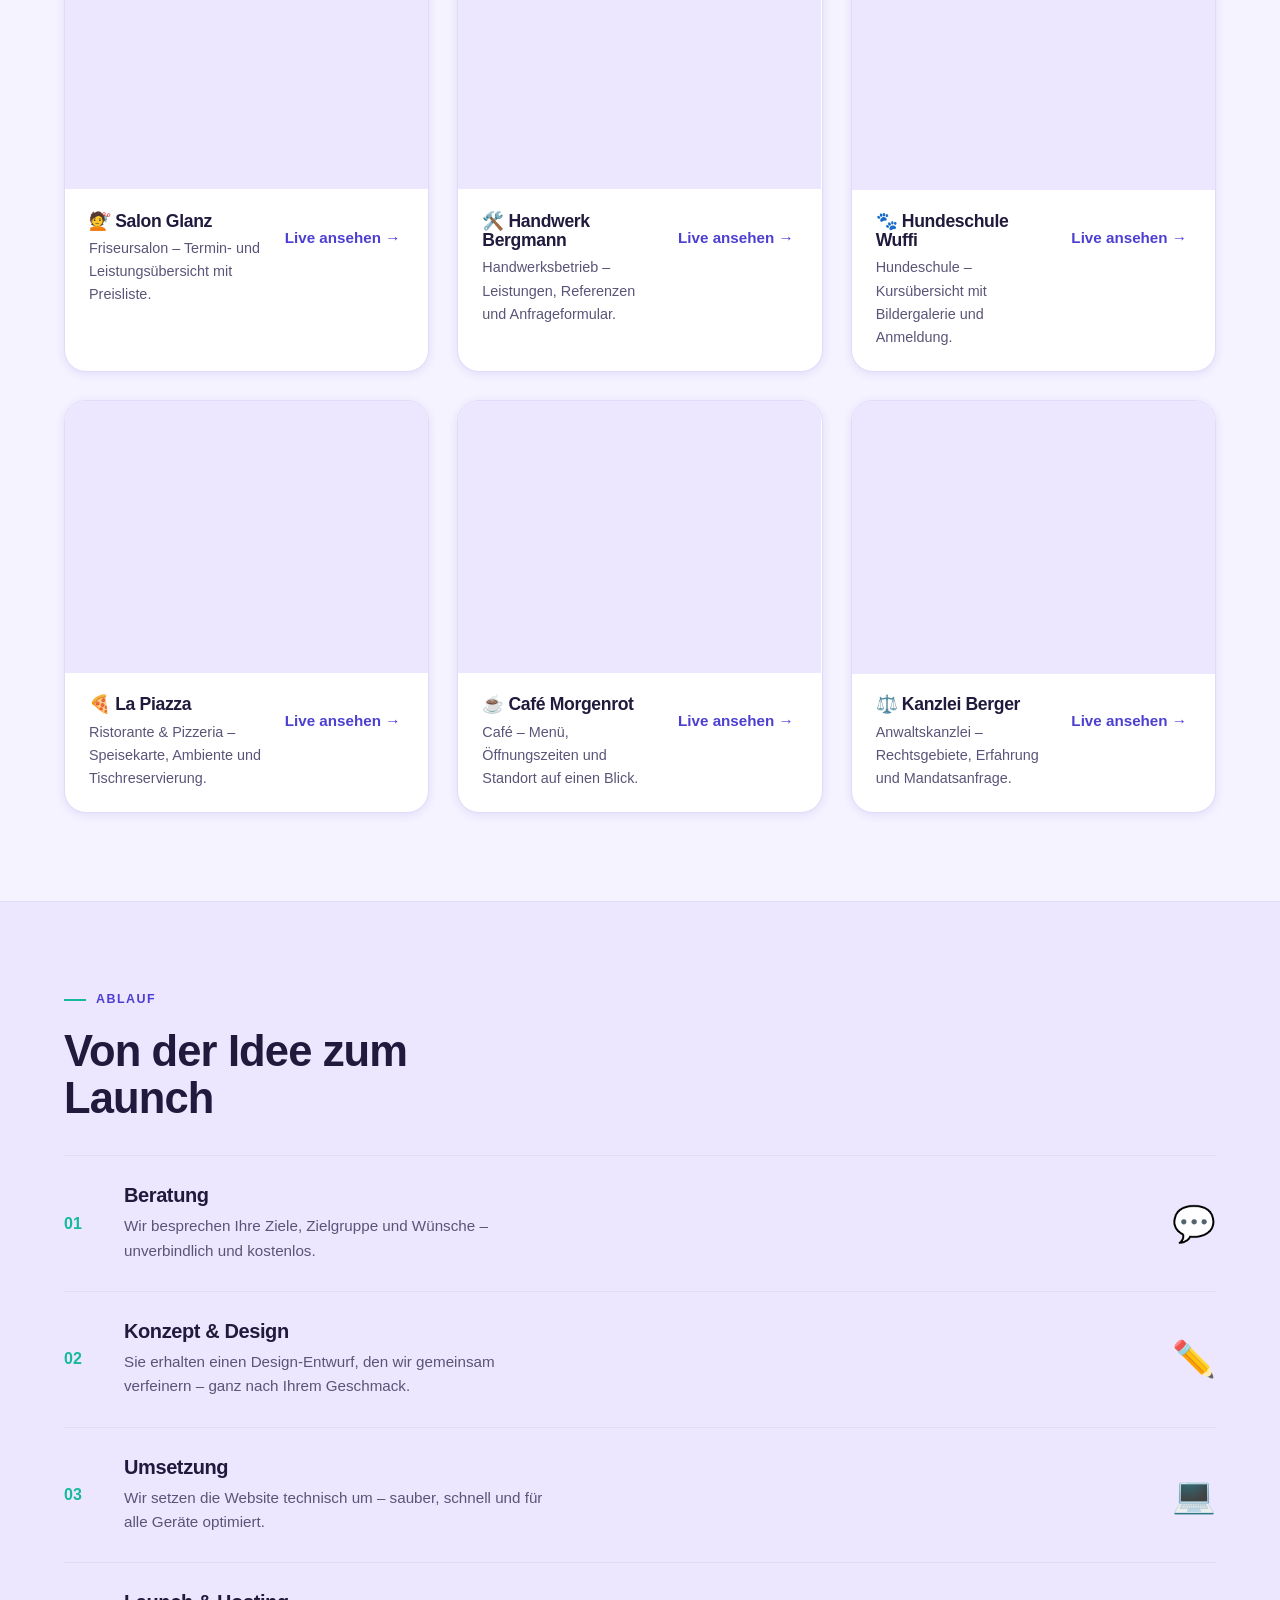
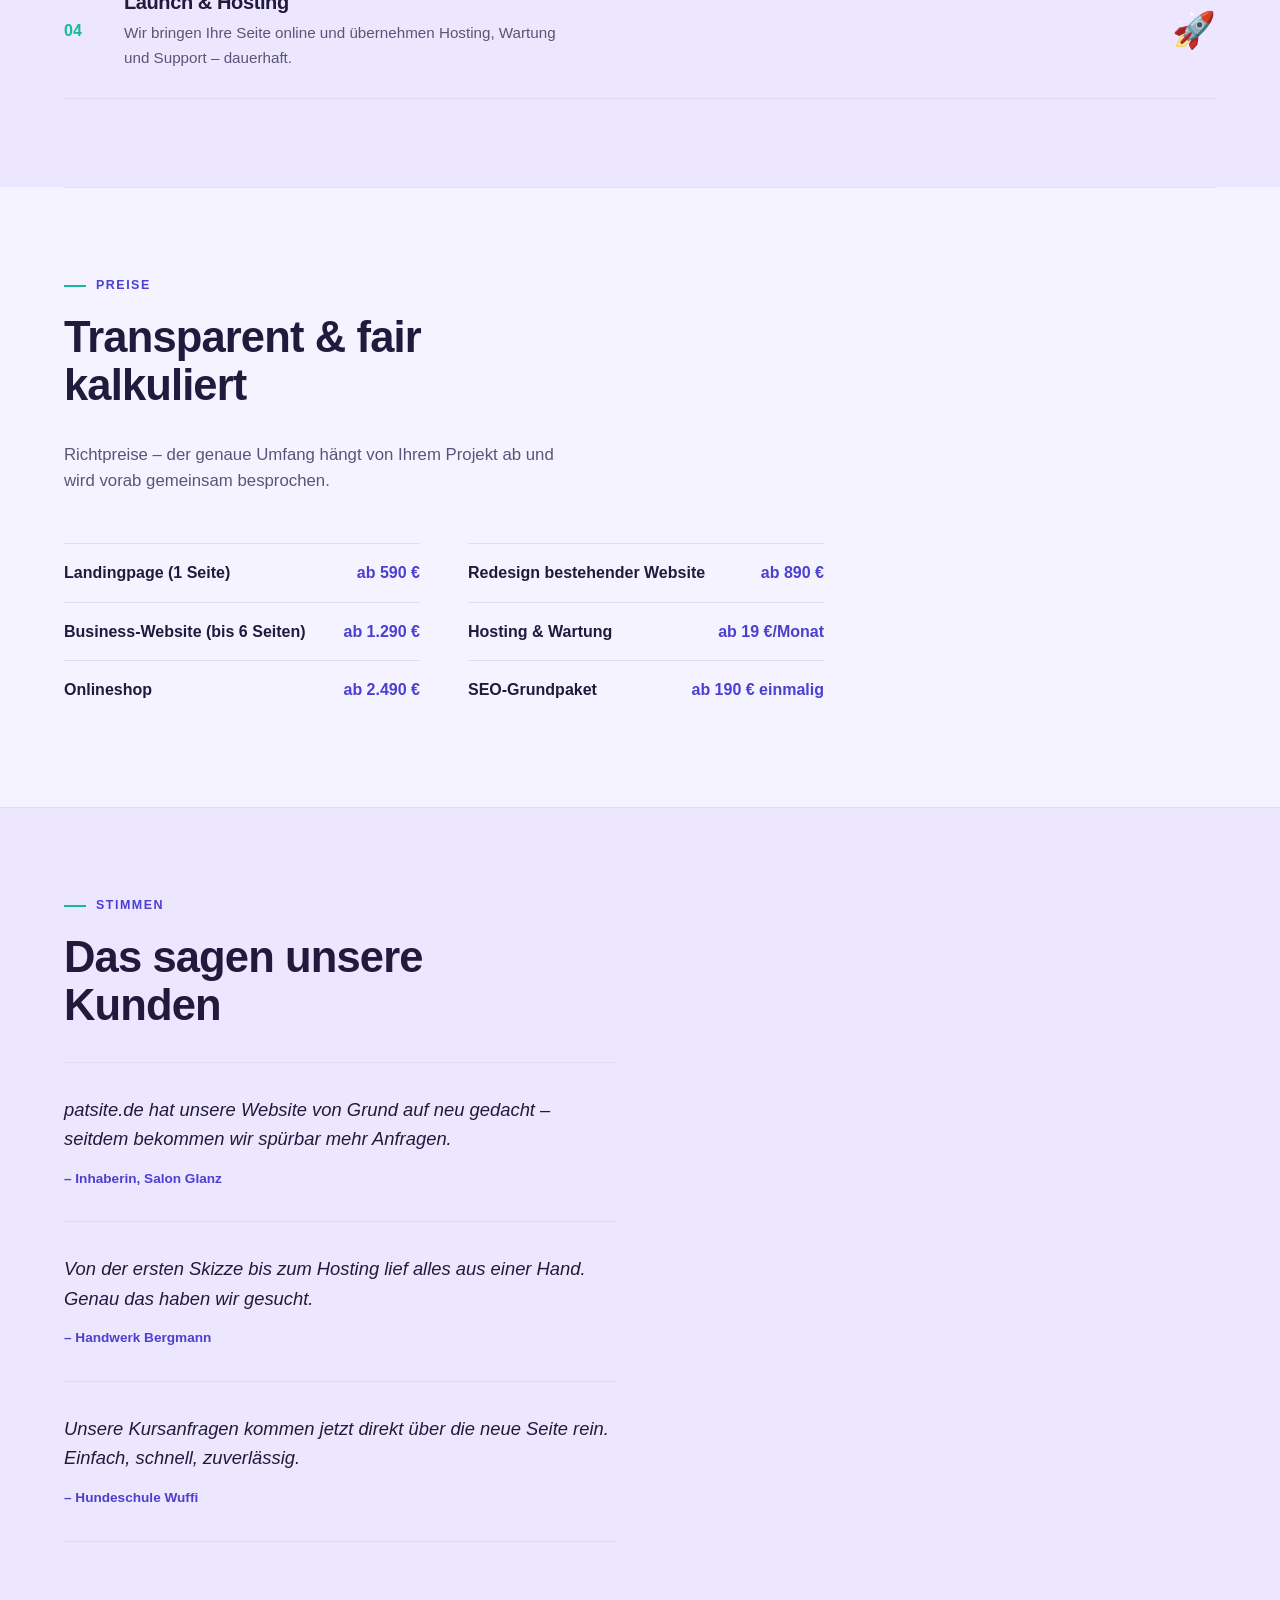
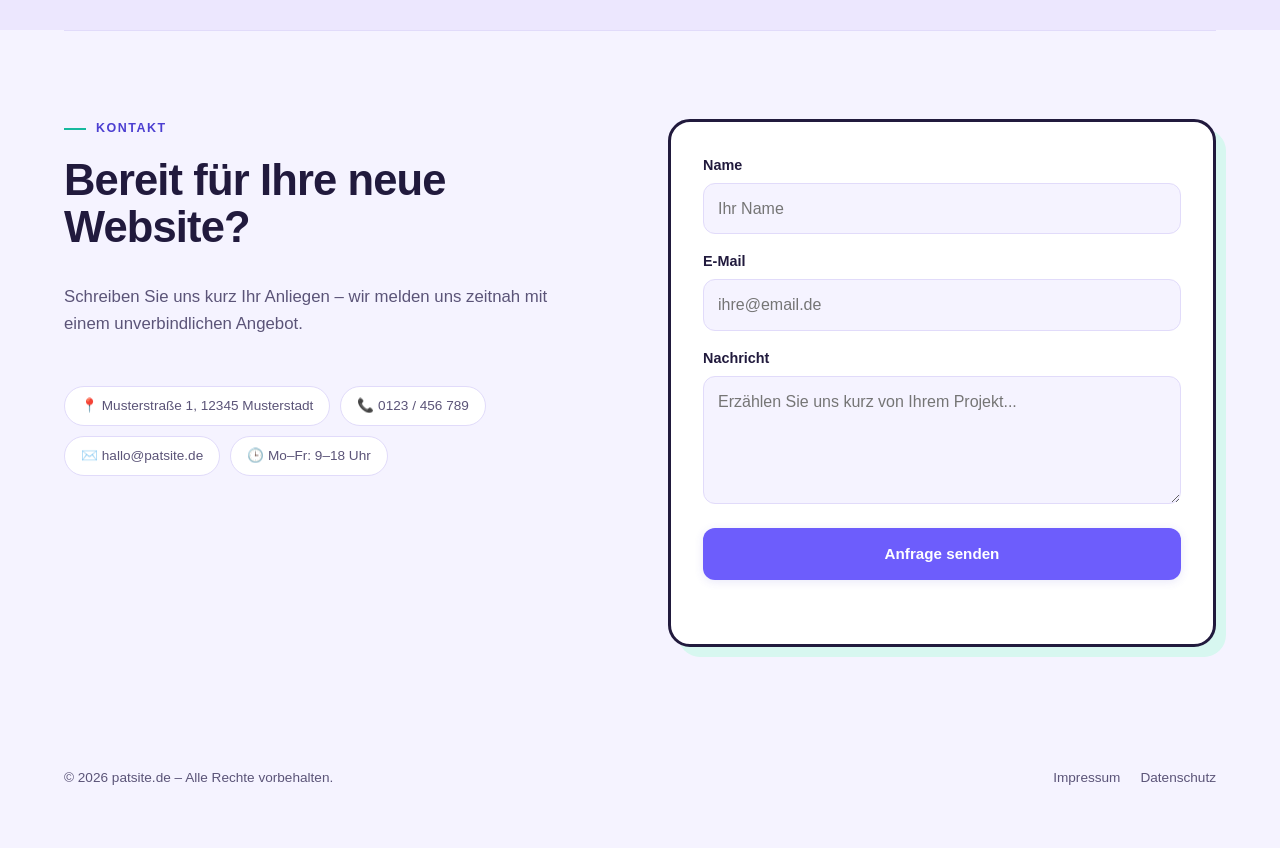
==== commit a10ba007: "Sidebar durch grossen Sticky-Header ersetzen Statt der fixen linken Sidebar gibt es jetzt einen stic" ====
--- a/index.html
+++ b/index.html
@@ -10,46 +10,46 @@
 </head>
 <body>
 
-<div class="topbar" id="topbar">
-  <a class="logo" href="#top">
-    <span class="logo-mark">PS</span>
-    <span class="logo-text">patsite.de</span>
-  </a>
-  <button class="menu-toggle" id="menuToggle" aria-label="Menü öffnen" aria-expanded="false">
-    <span></span><span></span>
-  </button>
-</div>
+<header class="site-header" id="siteHeader">
+  <div class="header-inner">
+    <a class="logo logo-lg" href="#top">
+      <span class="logo-mark">PS</span>
+      <span class="logo-text">patsite<em>.de</em></span>
+    </a>
+
+    <nav class="main-nav" id="mainNav">
+      <a href="#designs">Designs</a>
+      <a href="#leistungen">Leistungen</a>
+      <a href="#referenzen">Referenzen</a>
+      <a href="#ablauf">Ablauf</a>
+      <a href="#preise">Preise</a>
+      <a href="#kontakt">Kontakt</a>
+    </nav>
+
+    <div class="header-actions">
+      <a href="#kontakt" class="btn btn-primary btn-sm">Projekt anfragen</a>
+      <button class="menu-toggle" id="menuToggle" aria-label="Menü öffnen" aria-expanded="false" aria-controls="mobileNav">
+        <span></span><span></span>
+      </button>
+    </div>
+  </div>
+
+  <div class="mobile-nav" id="mobileNav">
+    <a href="#designs">Designs</a>
+    <a href="#leistungen">Leistungen</a>
+    <a href="#referenzen">Referenzen</a>
+    <a href="#ablauf">Ablauf</a>
+    <a href="#preise">Preise</a>
+    <a href="#kontakt">Kontakt</a>
+    <a href="#kontakt" class="btn btn-primary btn-block">Projekt anfragen</a>
+    <ul class="mobile-meta">
+      <li>📍 Musterstraße 1, Musterstadt</li>
+      <li>📞 0123 / 456 789</li>
+    </ul>
+  </div>
+</header>
 
 <div class="overlay" id="overlay"></div>
-
-<div class="layout">
-
-  <aside class="sidebar" id="sidebar">
-    <div class="sidebar-top">
-      <a class="logo" href="#top">
-        <span class="logo-mark">PS</span>
-        <span class="logo-text">patsite.de</span>
-      </a>
-      <p class="sidebar-tag">Webdesign &amp; Hosting aus einer Hand</p>
-    </div>
-
-    <nav class="side-nav" id="sideNav">
-      <a href="#designs" data-label="01">Designs</a>
-      <a href="#leistungen" data-label="02">Leistungen</a>
-      <a href="#referenzen" data-label="03">Referenzen</a>
-      <a href="#ablauf" data-label="04">Ablauf</a>
-      <a href="#preise" data-label="05">Preise</a>
-      <a href="#kontakt" data-label="06">Kontakt</a>
-    </nav>
-
-    <div class="sidebar-bottom">
-      <a href="#kontakt" class="btn btn-primary btn-block">Projekt anfragen</a>
-      <ul class="sidebar-meta">
-        <li>📍 Musterstraße 1, Musterstadt</li>
-        <li>📞 0123 / 456 789</li>
-      </ul>
-    </div>
-  </aside>
 
   <main class="content" id="top">
 
@@ -445,7 +445,6 @@
     </footer>
 
   </main>
-</div>
 
 <script src="script.js"></script>
 </body>
--- a/style.css
+++ b/style.css
@@ -25,8 +25,6 @@
   --btn-letter-spacing: 0;
   --border-w: 3px;
   --sticker-rotate: -6deg;
-  --sidebar-width: 268px;
-  --topbar-height: 64px;
 }
 
 /* ===== Theme: Midnight ===== */
@@ -251,7 +249,7 @@
 }
 
 /* ===== Smooth theme transitions ===== */
-body, .sidebar, .topbar, .btn, .contact-form, .portfolio-card, .swatch-card,
+body, .site-header, .mobile-nav, .btn, .contact-form, .portfolio-card, .swatch-card,
 .service-row, .quote, .price-row, .pill-list li, .form-row input, .form-row textarea,
 .sticker-card, .designs-control, .control-btn, .preview-frame {
   transition: background-color 0.45s ease, color 0.45s ease, border-color 0.45s ease,
@@ -289,19 +287,21 @@
 .btn-text:hover { color: var(--color-primary); }
 .btn-block { width: 100%; }
 
-/* ===== Topbar (mobile) ===== */
-.topbar {
-  display: none;
-  position: fixed;
-  top: 0; left: 0; right: 0;
-  height: var(--topbar-height);
+/* ===== Header ===== */
+.site-header {
+  position: sticky;
+  top: 0;
   z-index: 200;
-  align-items: center;
-  justify-content: space-between;
-  padding: 0 20px;
   background: color-mix(in srgb, var(--color-bg) 92%, transparent);
   backdrop-filter: blur(10px);
   border-bottom: 1px solid var(--color-border);
+}
+.header-inner {
+  display: flex;
+  align-items: center;
+  justify-content: space-between;
+  gap: 24px;
+  padding: 16px 64px;
 }
 .logo { display: flex; align-items: center; gap: 10px; }
 .logo-mark {
@@ -316,8 +316,25 @@
 }
 .logo-text { font-family: var(--font-heading); font-size: 1.05rem; font-weight: 700; }
 
+.logo-lg .logo-mark { width: 52px; height: 52px; font-size: 1.2rem; }
+.logo-lg .logo-text { font-size: clamp(1.4rem, 2vw, 1.8rem); letter-spacing: -0.01em; }
+.logo-lg .logo-text em { font-style: normal; color: var(--color-primary); }
+
+.main-nav { display: flex; align-items: center; gap: 28px; }
+.main-nav a {
+  font-weight: 600;
+  color: var(--color-text-soft);
+  font-size: 0.95rem;
+  padding: 4px 0;
+  transition: color 0.15s ease;
+}
+.main-nav a:hover, .main-nav a.active { color: var(--color-primary-dark); }
+
+.header-actions { display: flex; align-items: center; gap: 18px; }
+.btn-sm { padding: 10px 20px; font-size: 0.88rem; }
+
 .menu-toggle {
-  display: flex;
+  display: none;
   flex-direction: column;
   gap: 5px;
   width: 32px; height: 32px;
@@ -337,69 +354,41 @@
 }
 .overlay.open { display: block; }
 
-/* ===== Layout / Sidebar ===== */
-.layout { display: flex; }
-.sidebar {
-  position: fixed;
-  top: 0; left: 0;
-  width: var(--sidebar-width);
-  height: 100vh;
-  padding: 40px 32px;
-  display: flex;
+.mobile-nav {
+  display: none;
   flex-direction: column;
-  justify-content: space-between;
-  background: var(--color-bg-alt);
-  border-right: 1px solid var(--color-border);
-  z-index: 160;
-}
-.sidebar-tag { color: var(--color-text-soft); font-size: 0.85rem; margin-top: 14px; }
-.sidebar-top .logo { margin-bottom: 0; }
-
-.side-nav { display: flex; flex-direction: column; gap: 4px; margin: 48px 0; }
-.side-nav a {
-  display: flex;
-  align-items: baseline;
-  gap: 12px;
-  padding: 10px 0;
+  gap: 4px;
+  padding: 8px 24px 28px;
+}
+.mobile-nav a:not(.btn) {
+  padding: 12px 0;
   font-weight: 600;
   color: var(--color-text-soft);
-  font-size: 0.98rem;
-  border-bottom: 1px solid transparent;
-  transition: color 0.15s ease, padding-left 0.15s ease;
-}
-.side-nav a::before {
-  content: attr(data-label);
-  font-size: 0.7rem;
-  color: var(--color-accent);
-  font-weight: 700;
-}
-.side-nav a:hover, .side-nav a.active {
-  color: var(--color-primary-dark);
-  padding-left: 6px;
-}
-
-.sidebar-meta { margin-top: 20px; }
-.sidebar-meta li { font-size: 0.82rem; color: var(--color-text-soft); margin-top: 8px; }
+  border-bottom: 1px solid var(--color-border);
+}
+.mobile-nav a:not(.btn).active { color: var(--color-primary-dark); }
+.mobile-nav .btn { margin-top: 16px; }
+.mobile-nav.open { display: flex; }
+
+.mobile-meta { margin-top: 18px; }
+.mobile-meta li { font-size: 0.82rem; color: var(--color-text-soft); margin-top: 8px; }
 
 /* ===== Content ===== */
 .content {
-  margin-left: var(--sidebar-width);
-  width: calc(100% - var(--sidebar-width));
-  max-width: 980px;
   padding: 0 64px;
 }
 .section { padding: 88px 0; border-top: 1px solid var(--color-border); }
 .section-alt { background: var(--color-bg-alt); margin: 0 -64px; padding: 88px 64px; border-top: 1px solid var(--color-border); }
 
 /* ===== Hero ===== */
-.hero { position: relative; padding: 110px 0 60px; }
+.hero { position: relative; padding: 64px 0 60px; }
 .hero h1 { font-size: clamp(2.6rem, 6vw, 4.6rem); margin-bottom: 24px; }
 .hero-sub { color: var(--color-text-soft); font-size: 1.15rem; max-width: 46ch; margin-bottom: 36px; }
 .hero-actions { display: flex; align-items: center; gap: 12px; flex-wrap: wrap; margin-bottom: 56px; }
 
 .hero-sticker {
   position: absolute;
-  top: 90px;
+  top: 48px;
   right: 0;
 }
 .sticker-card {
@@ -556,13 +545,18 @@
   aspect-ratio: 4 / 3;
   overflow: hidden;
   background: var(--color-bg-alt);
+  container-type: inline-size;
 }
 .preview-frame iframe {
   position: absolute;
   top: 0; left: 0;
   width: 1120px;
   height: 840px;
-  transform: scale(0.286);
+  /* Iframe always renders at desktop width (1120px) so the embedded site
+     shows its full desktop layout, not its mobile breakpoint; the visual
+     scale then tracks the actual (fluid) container width via a container
+     query unit instead of a fixed factor, so it fills the box at any size. */
+  transform: scale(calc(100cqw / 1120px));
   transform-origin: 0 0;
   border: 0;
   pointer-events: none;
@@ -579,7 +573,7 @@
 .portfolio-meta .btn-text { flex-shrink: 0; white-space: nowrap; }
 
 /* ===== Preise ===== */
-.price-columns { columns: 2; column-gap: 48px; margin-top: 8px; }
+.price-columns { columns: 2; column-gap: 48px; margin-top: 8px; max-width: 760px; }
 .price-row {
   display: flex;
   justify-content: space-between;
@@ -657,23 +651,14 @@
 
 /* ===== Responsive ===== */
 @media (max-width: 960px) {
-  .topbar { display: flex; }
-  .sidebar {
-    top: var(--topbar-height);
-    height: calc(100vh - var(--topbar-height));
-    transform: translateX(-100%);
-    transition: transform 0.25s ease;
-  }
-  .sidebar.open { transform: translateX(0); }
-  .sidebar-top { display: none; }
-  .content {
-    margin-left: 0;
-    width: 100%;
-    padding: calc(var(--topbar-height) + 40px) 24px 0;
-  }
+  .main-nav { display: none; }
+  .header-actions .btn-primary { display: none; }
+  .menu-toggle { display: flex; }
+  .header-inner { padding: 14px 20px; }
+  .content { padding: 0 24px; }
   .section-alt { margin: 0 -24px; padding: 64px 24px; }
   .marquee { margin: 0 -24px; }
-  .hero { padding-top: 24px; }
+  .hero { padding-top: 32px; }
   .hero-sticker { position: static; margin-bottom: 32px; }
   .hero-stats { flex-wrap: wrap; gap: 28px; }
   .contact-section { grid-template-columns: 1fr; }
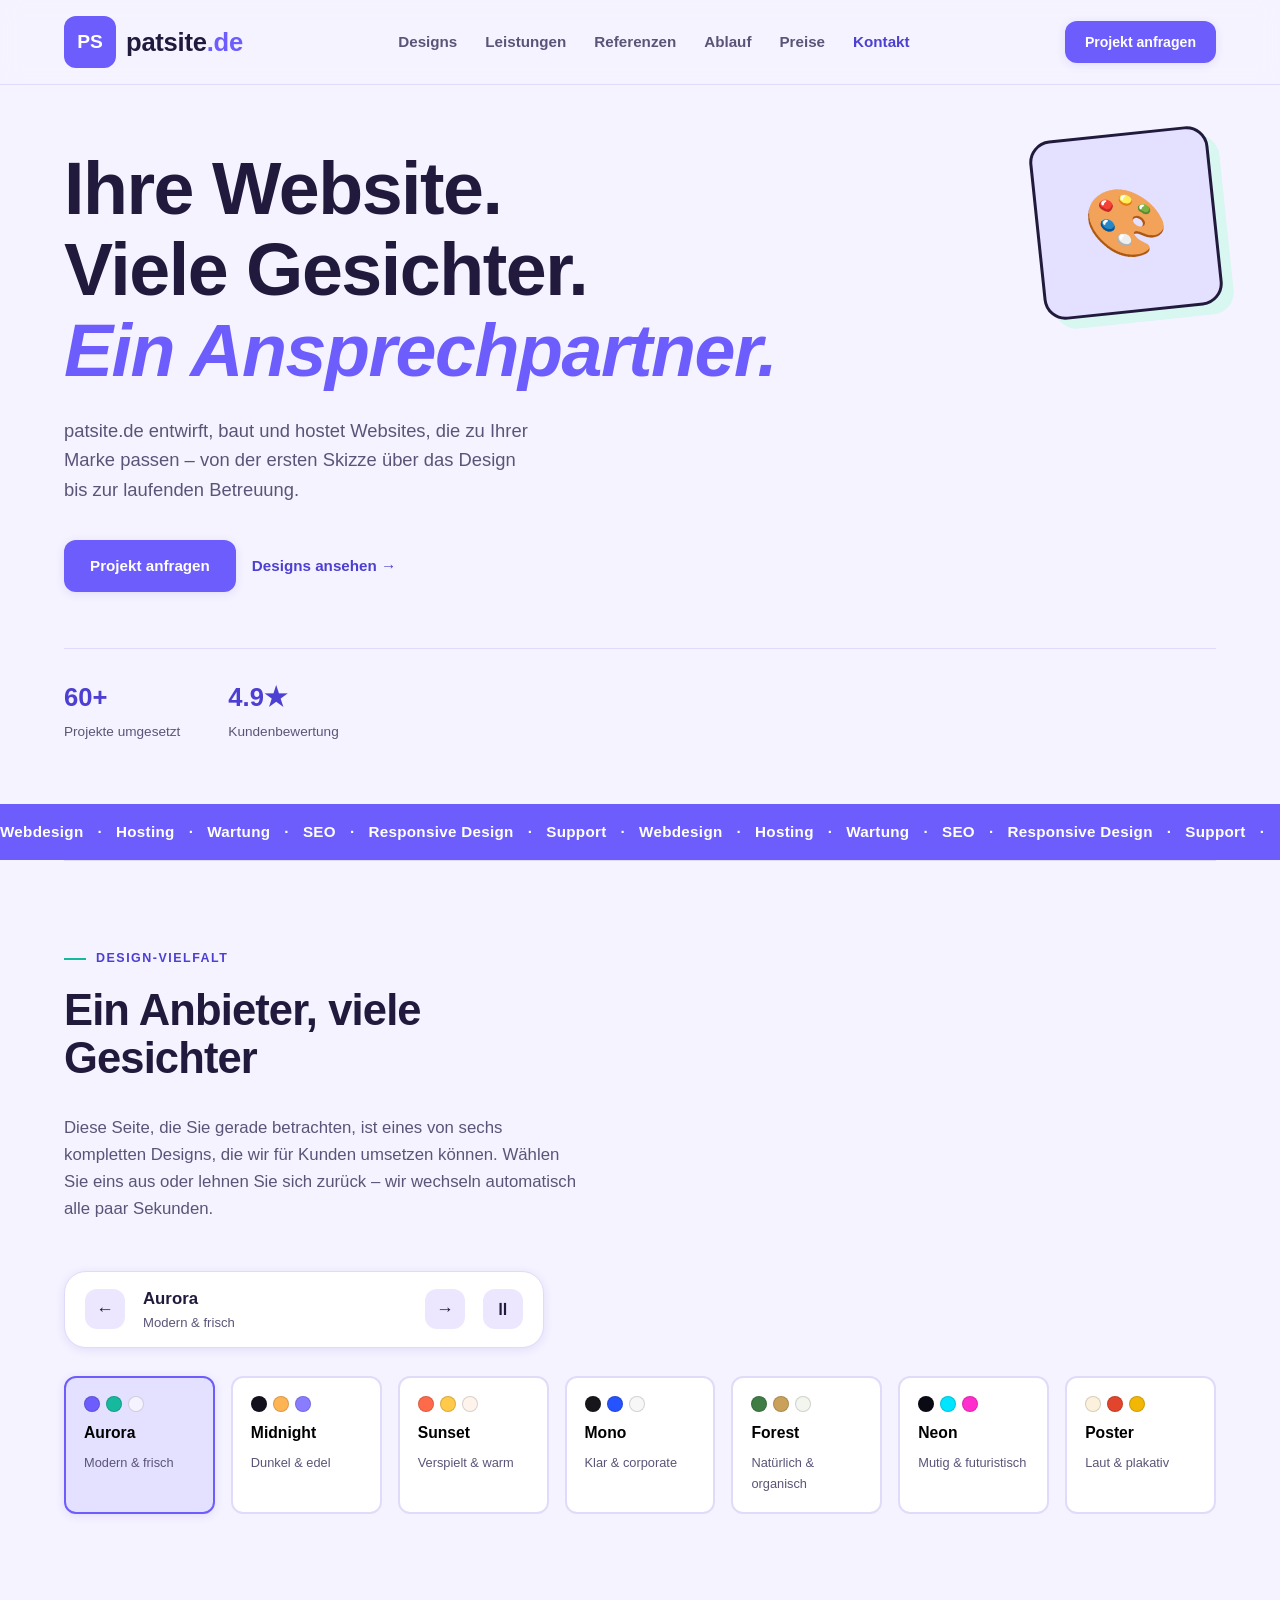
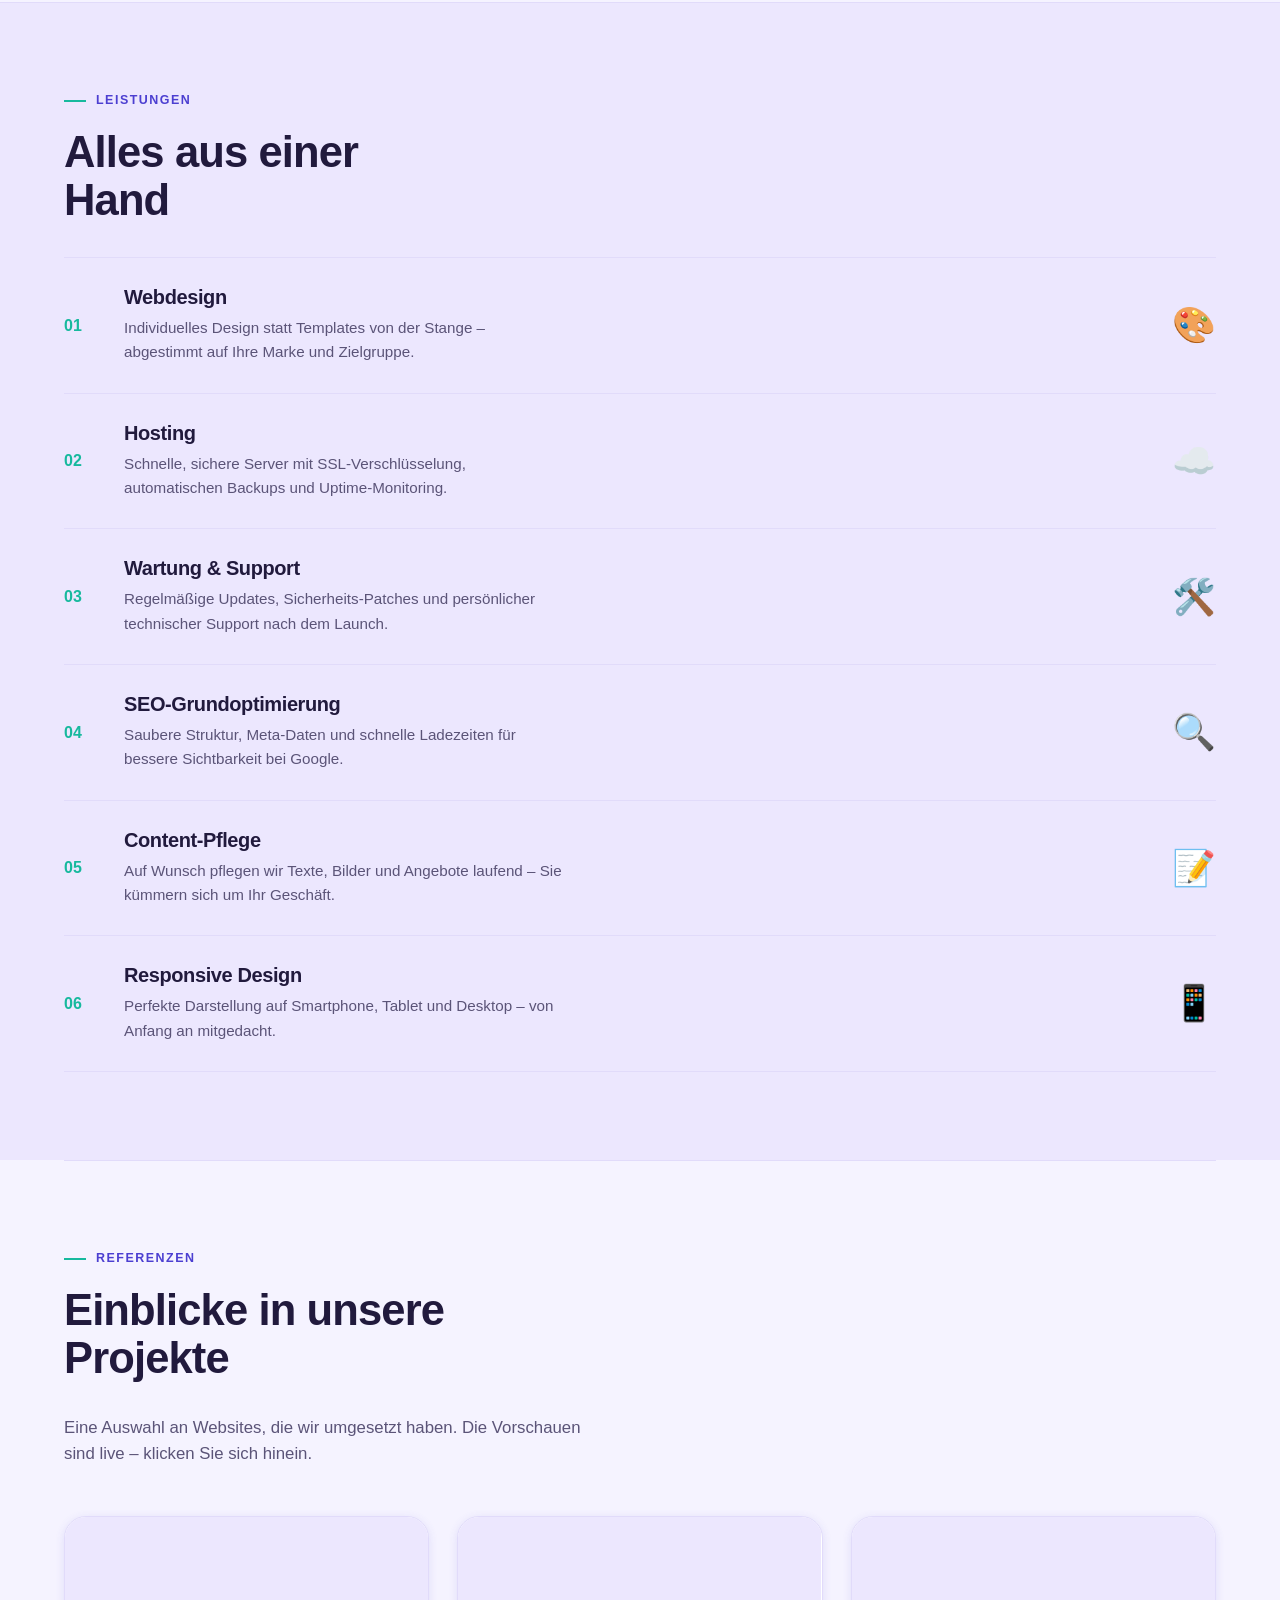
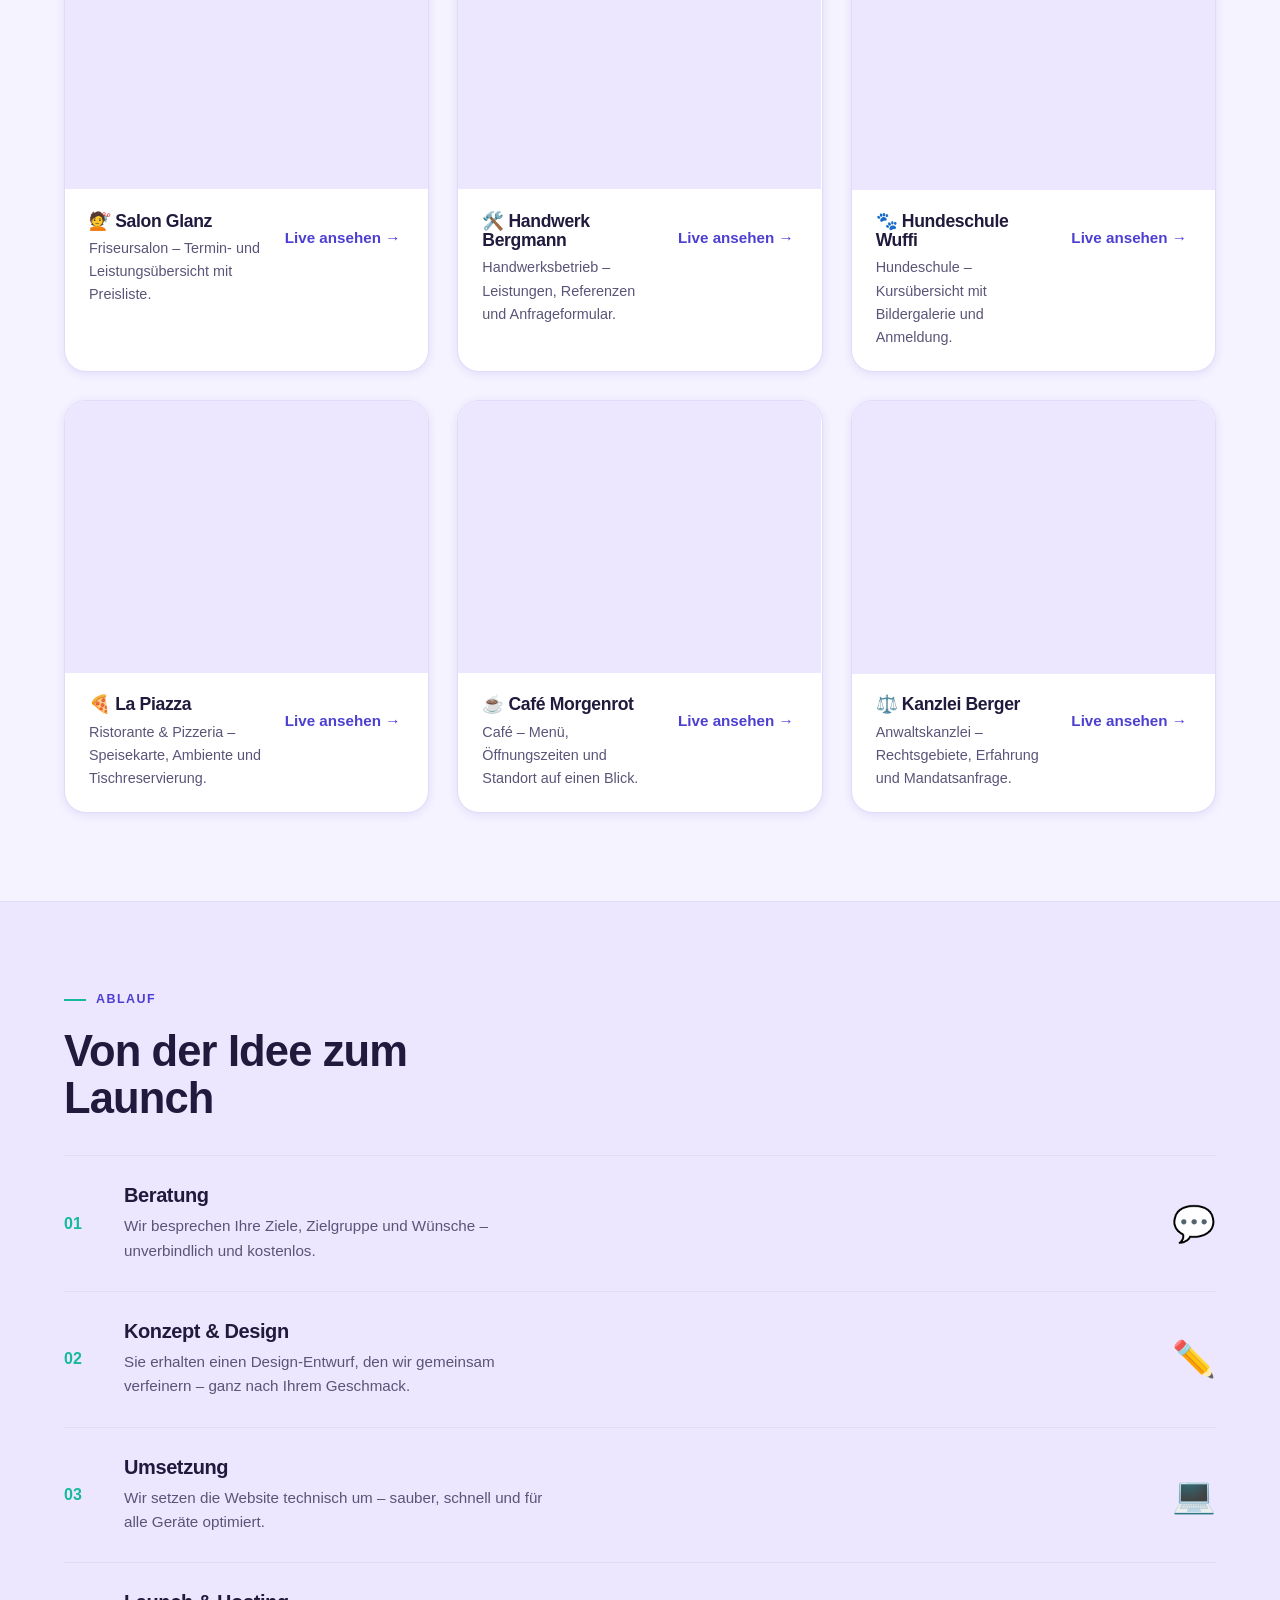
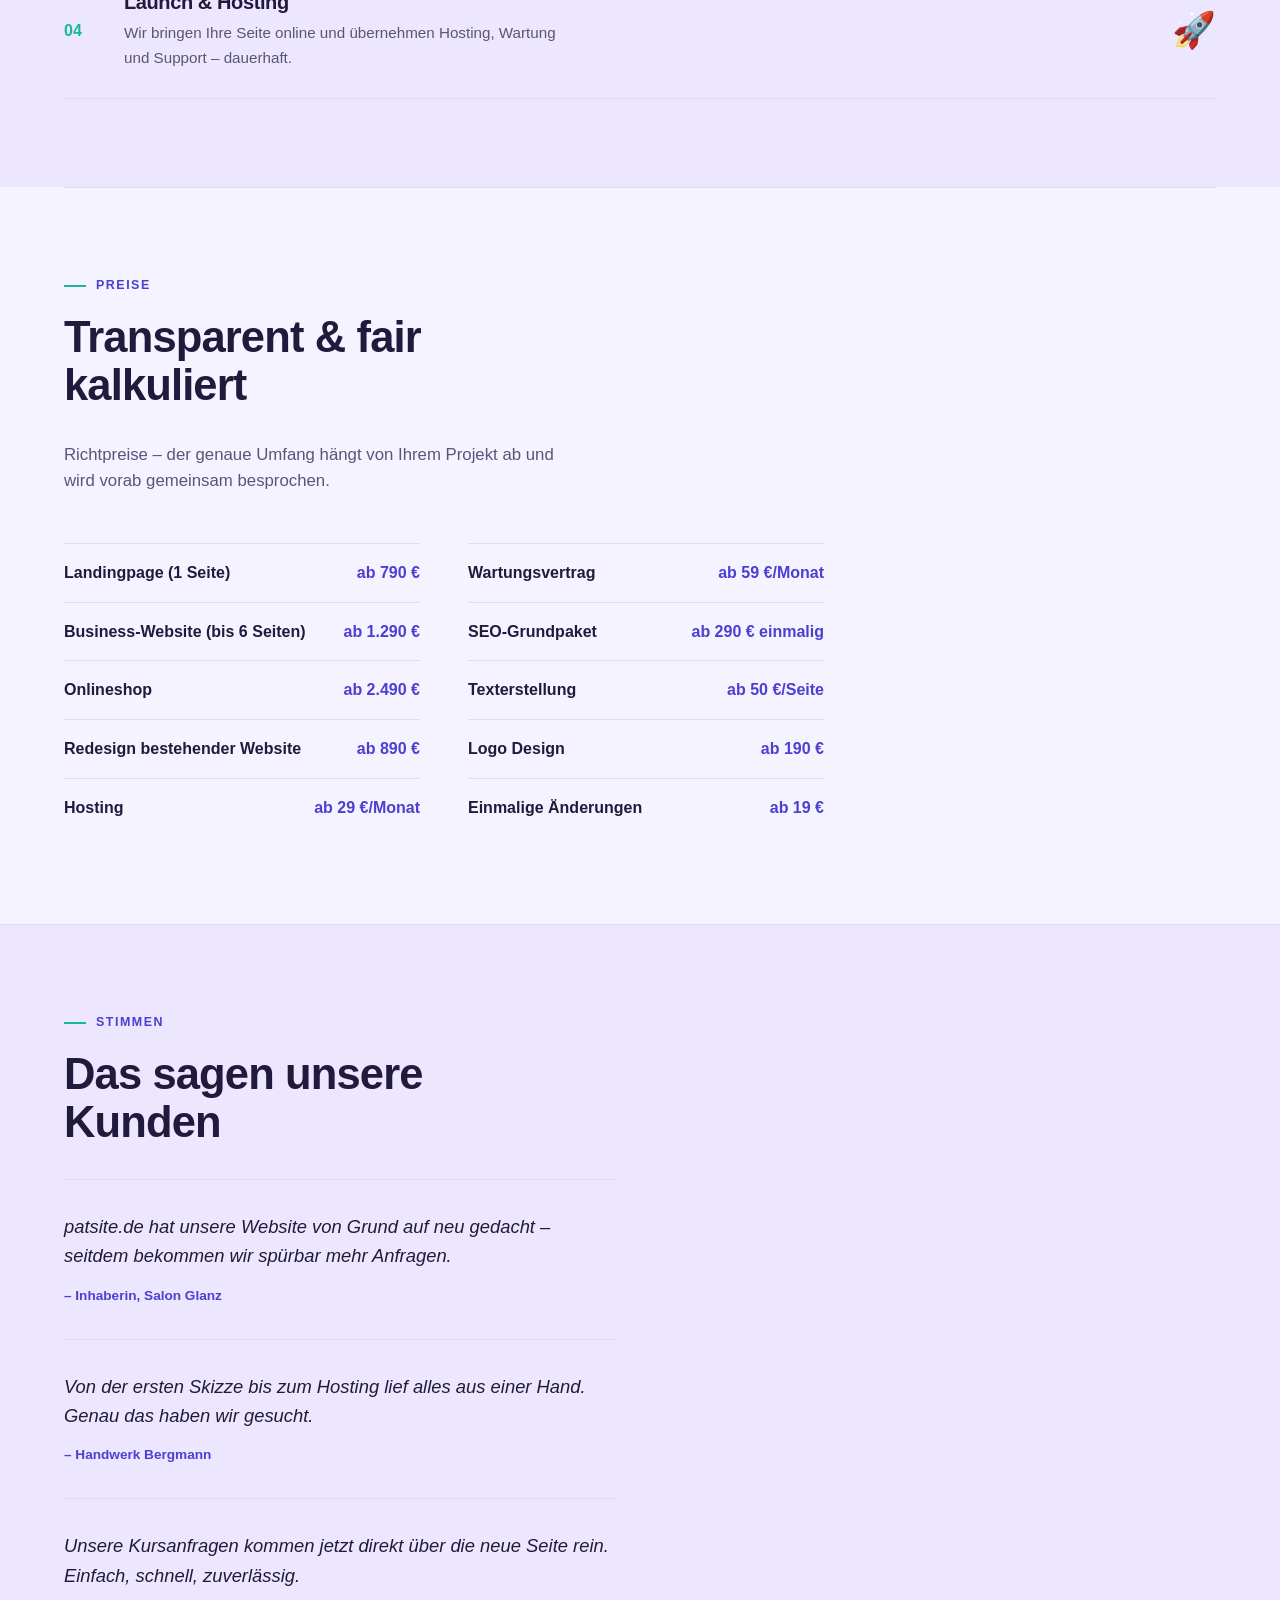
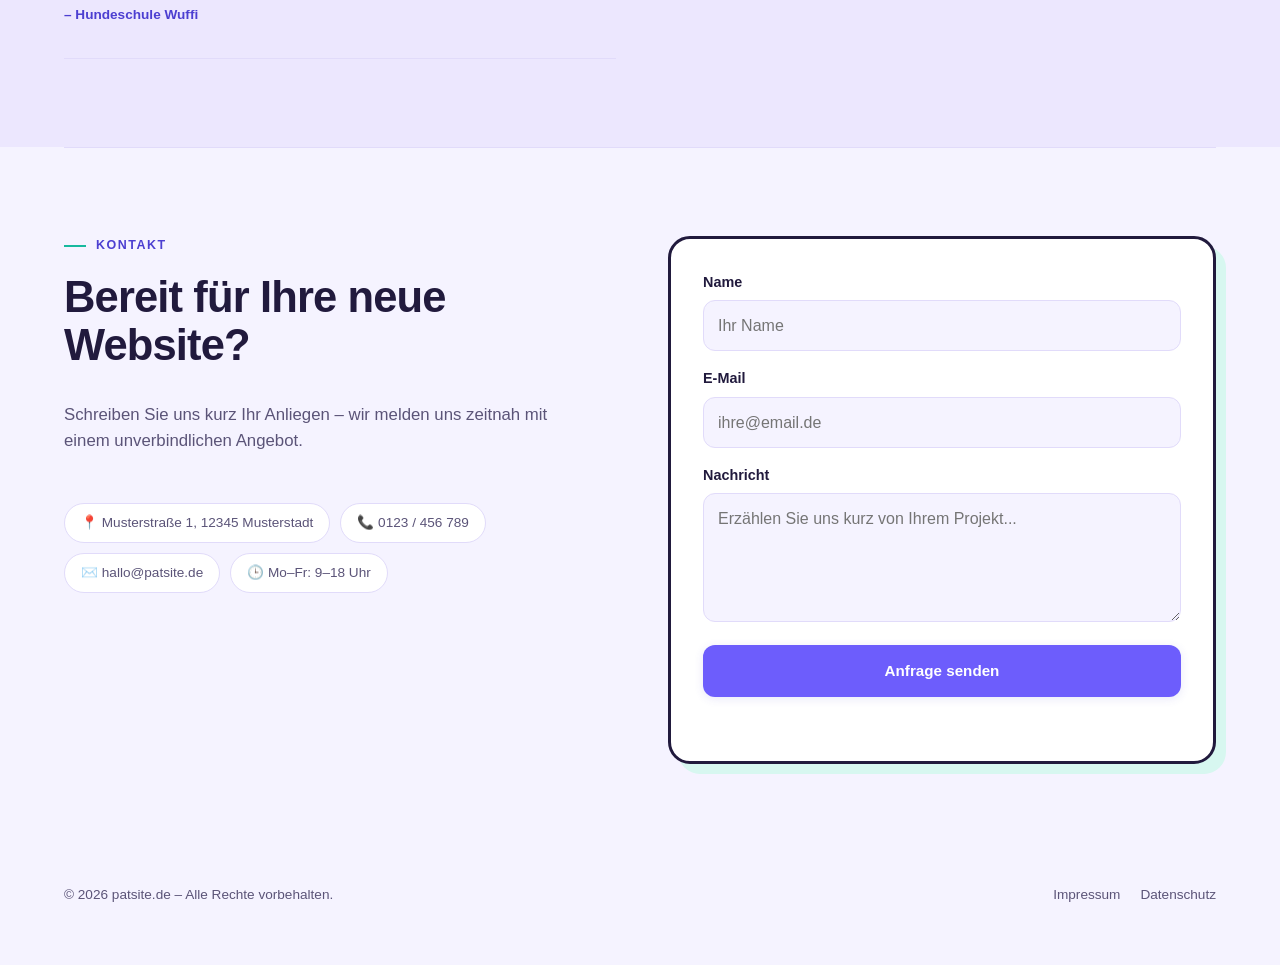
==== commit de96942f: "Preistabelle ueberarbeiten und um 4 Positionen erweitern Landingpage, Hosting und SEO-Grundpaket ang" ====
--- a/index.html
+++ b/index.html
@@ -360,7 +360,7 @@
       <div class="price-columns">
         <div class="price-row">
           <span class="price-name">Landingpage (1 Seite)</span>
-          <span class="price-value">ab 590 €</span>
+          <span class="price-value">ab 790 €</span>
         </div>
         <div class="price-row">
           <span class="price-name">Business-Website (bis 6 Seiten)</span>
@@ -375,12 +375,28 @@
           <span class="price-value">ab 890 €</span>
         </div>
         <div class="price-row">
-          <span class="price-name">Hosting &amp; Wartung</span>
-          <span class="price-value">ab 19 €/Monat</span>
+          <span class="price-name">Hosting</span>
+          <span class="price-value">ab 29 €/Monat</span>
+        </div>
+        <div class="price-row">
+          <span class="price-name">Wartungsvertrag</span>
+          <span class="price-value">ab 59 €/Monat</span>
         </div>
         <div class="price-row">
           <span class="price-name">SEO-Grundpaket</span>
-          <span class="price-value">ab 190 € einmalig</span>
+          <span class="price-value">ab 290 € einmalig</span>
+        </div>
+        <div class="price-row">
+          <span class="price-name">Texterstellung</span>
+          <span class="price-value">ab 50 €/Seite</span>
+        </div>
+        <div class="price-row">
+          <span class="price-name">Logo Design</span>
+          <span class="price-value">ab 190 €</span>
+        </div>
+        <div class="price-row">
+          <span class="price-name">Einmalige Änderungen</span>
+          <span class="price-value">ab 19 €</span>
         </div>
       </div>
     </section>
--- a/style.css
+++ b/style.css
@@ -429,7 +429,6 @@
 }
 .marquee-track {
   display: flex;
-  gap: 14px;
   white-space: nowrap;
   width: max-content;
   animation: scroll-left 26s linear infinite;
@@ -438,6 +437,12 @@
   font-size: 0.95rem;
   letter-spacing: 0.02em;
 }
+/* Spacing lives on each item (not as a track-level gap) so the duplicated
+   half is byte-for-byte identical in width to the first half. A gap on the
+   flex container gets counted an odd number of times across 24 items,
+   which put the -50% loop point a few pixels off and caused a visible
+   stutter instead of a seamless scroll. */
+.marquee-track span { margin-right: 14px; }
 @keyframes scroll-left {
   from { transform: translateX(0); }
   to { transform: translateX(-50%); }
@@ -529,9 +534,10 @@
 /* ===== Referenzen / Portfolio ===== */
 .portfolio-grid {
   display: grid;
-  grid-template-columns: repeat(auto-fit, minmax(320px, 1fr));
+  grid-template-columns: repeat(3, minmax(0, 1fr));
   gap: 28px;
-  margin-top: 8px;
+  max-width: 1160px;
+  margin: 8px auto 0;
 }
 .portfolio-card {
   background: var(--color-surface);
@@ -666,12 +672,17 @@
   .designs-control { flex-wrap: wrap; max-width: 100%; }
 }
 
+@media (max-width: 780px) {
+  .portfolio-grid { grid-template-columns: repeat(2, minmax(0, 1fr)); max-width: 640px; }
+}
+
 @media (max-width: 560px) {
   .section, .section-alt { padding: 56px 0; }
   .section-alt { padding: 56px 24px; }
   .service-row { flex-wrap: wrap; }
   .service-icon { order: -1; }
   .portfolio-meta { flex-direction: column; }
+  .portfolio-grid { grid-template-columns: 1fr; max-width: 420px; }
 }
 
 /* ===== Legal pages (Impressum / Datenschutz) ===== */
